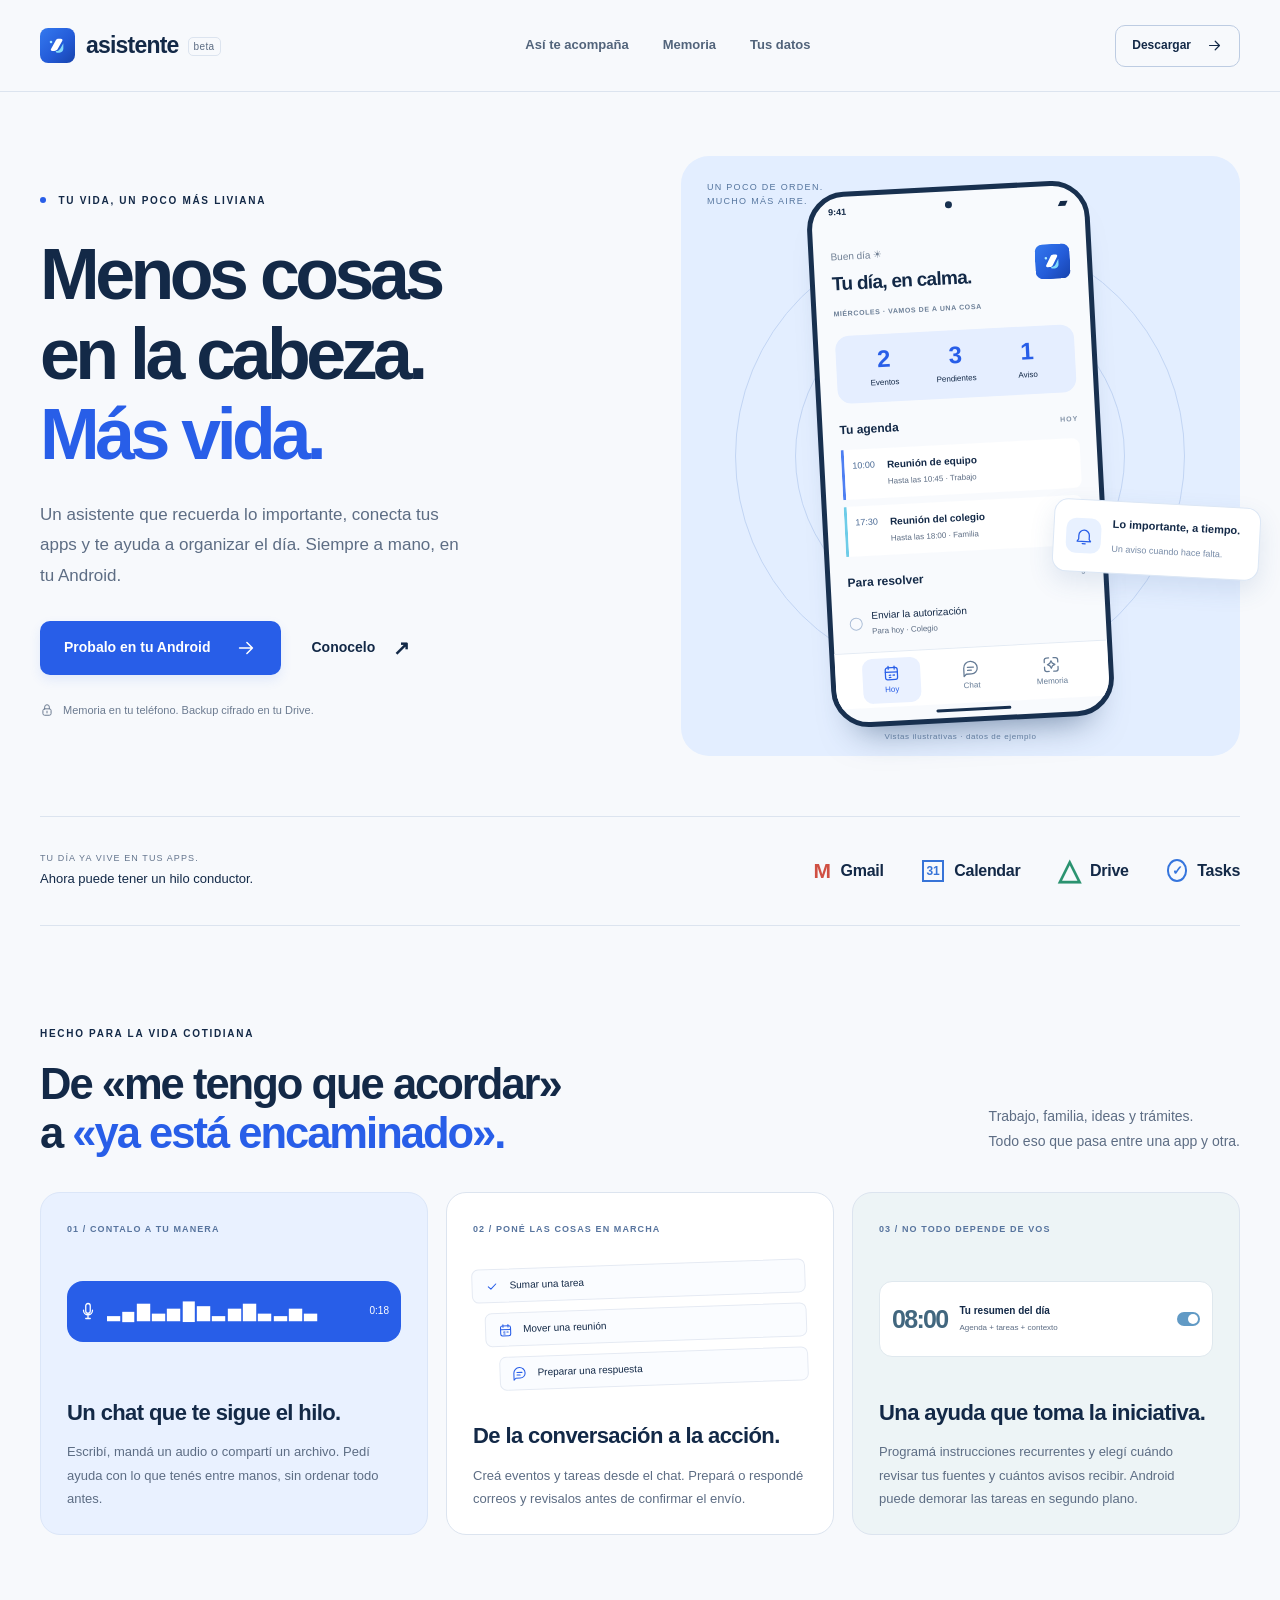
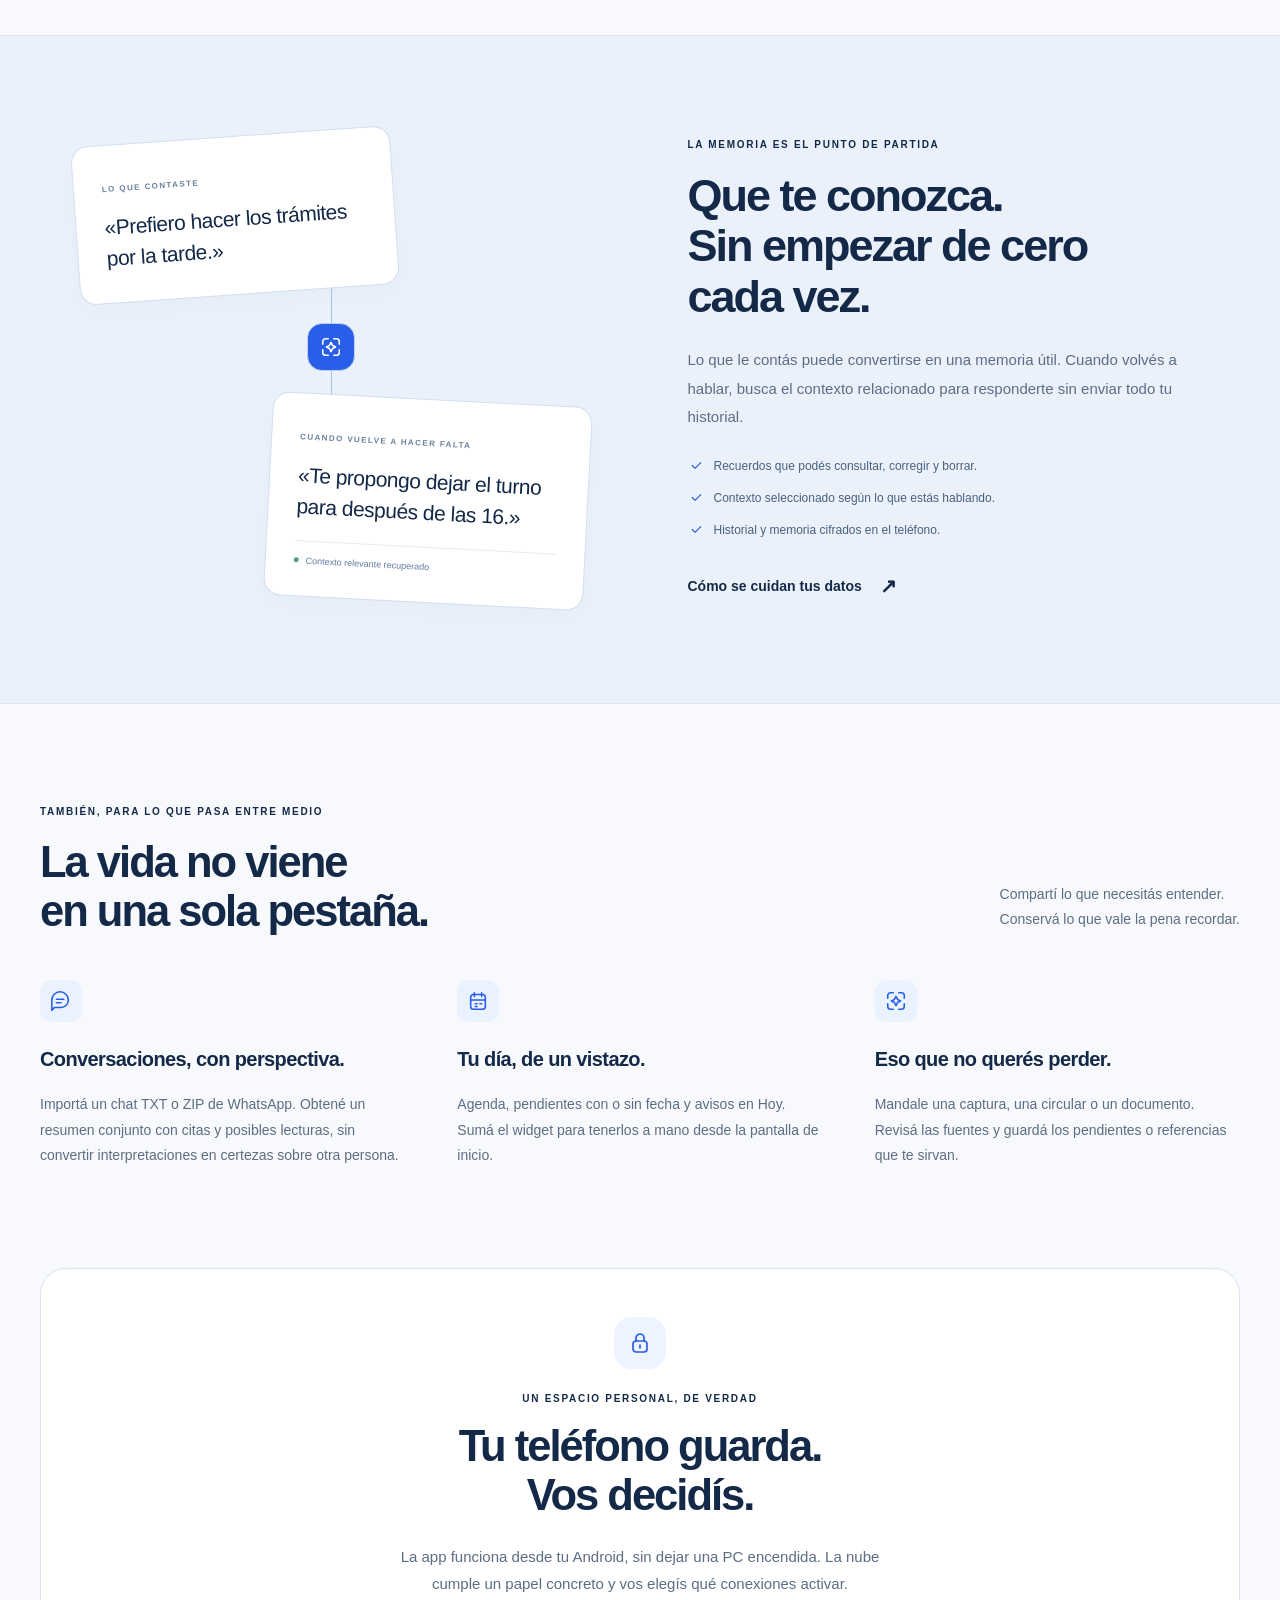
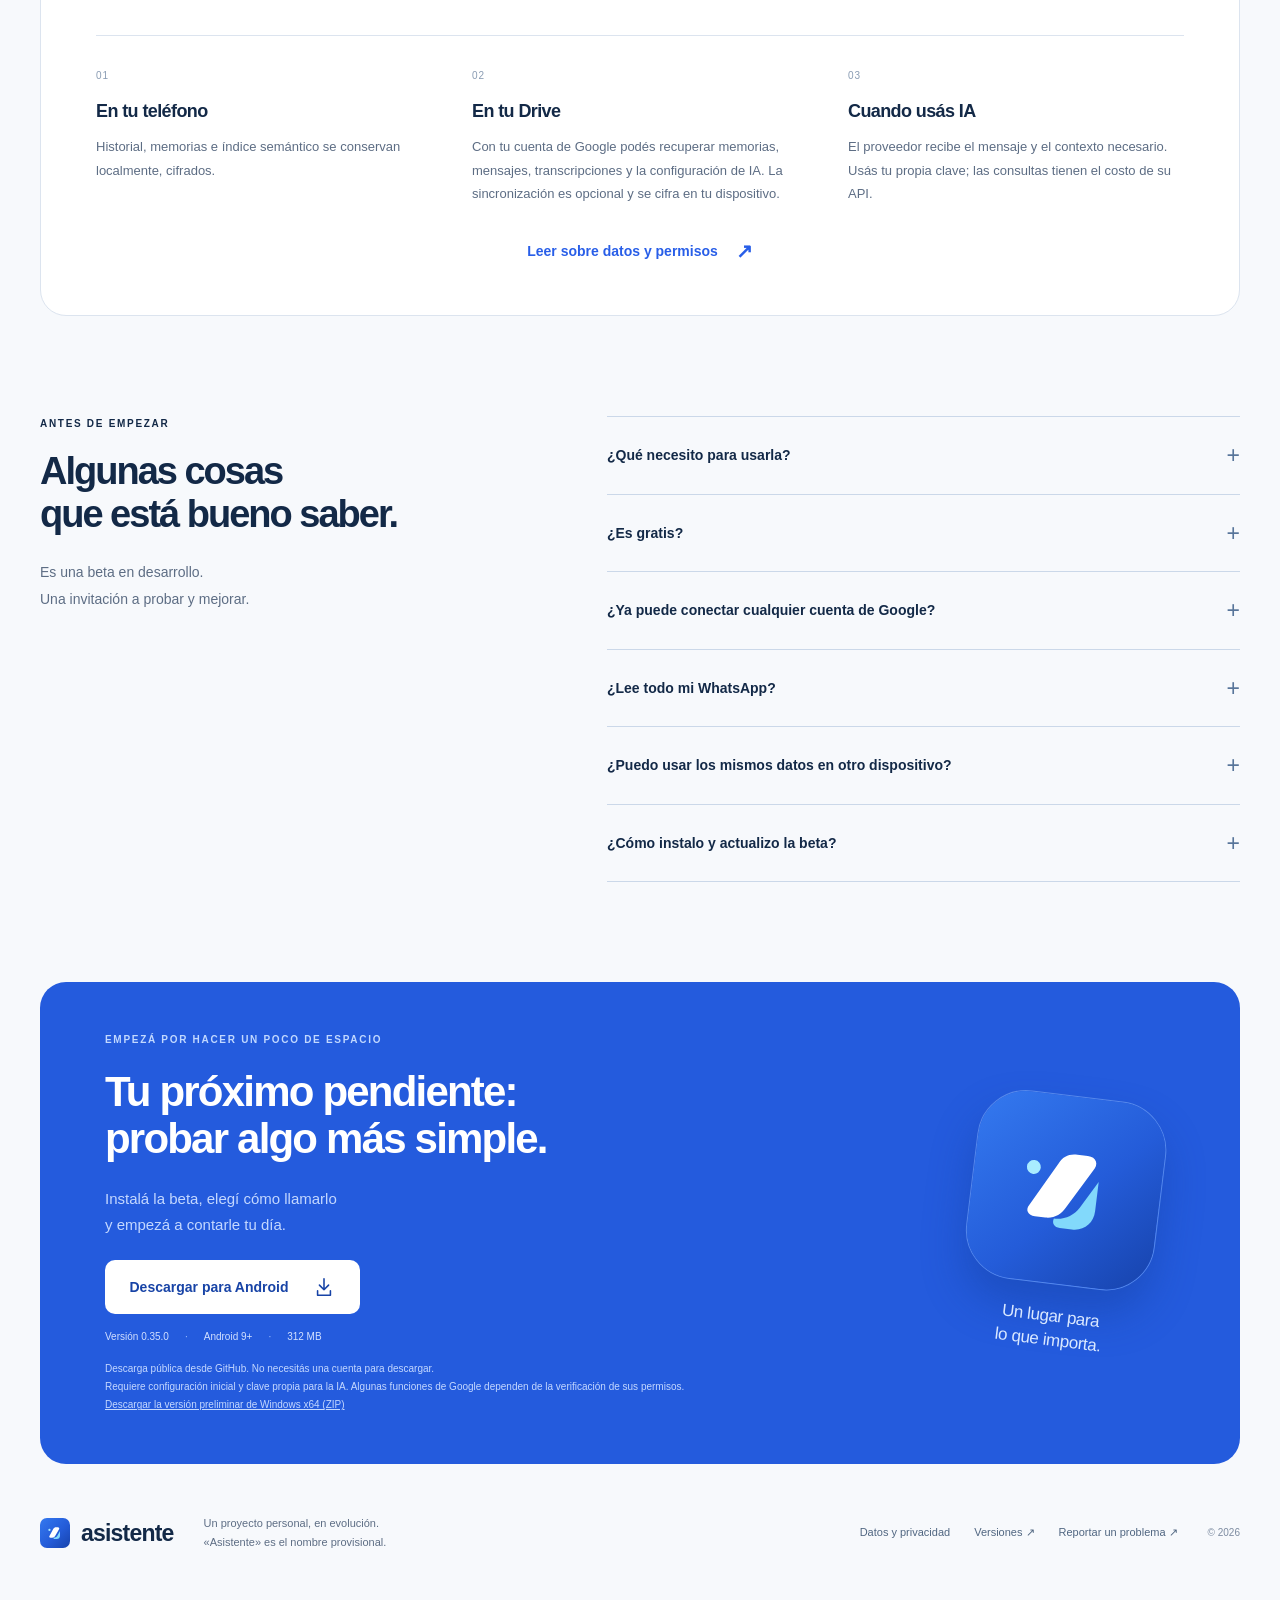
==== docs/index.html @ 73195b9c "Ofrecer la versión con memoria semántica en Windows" ====
<!doctype html>
<html lang="es-AR">
<head>
  <meta name="google-site-verification" content="k1HT0g6GWx4qQo01m_P36cKoW0876YR46j1NoWAEcNE">
  <meta charset="UTF-8"><meta name="viewport" content="width=device-width, initial-scale=1">
  <meta name="theme-color" content="#f7f9fc">
  <title>Asistente — Menos cosas en la cabeza. Más vida.</title>
  <meta name="description" content="Tu asistente personal para Android. Memoria que podés editar, tus apps conectadas y tu día en un solo lugar. Descargá la beta pública.">
  <meta property="og:title" content="Asistente — Tu día, con más espacio">
  <meta property="og:description" content="Un asistente que recuerda lo importante y te ayuda a organizar la vida. Desde tu Android.">
  <link rel="canonical" href="https://marottejm.github.io/asistente-android/"><meta property="og:url" content="https://marottejm.github.io/asistente-android/"><meta property="og:type" content="website"><meta property="og:locale" content="es_AR">
  <link rel="icon" href="assets/symbol.svg" type="image/svg+xml"><link rel="stylesheet" href="styles.css">
  <script src="app.js" defer></script>
</head>
<body>
<a class="skip" href="#contenido">Ir al contenido</a>
<svg class="icon-library" xmlns="http://www.w3.org/2000/svg" aria-hidden="true"><defs>
  <symbol id="arrow" viewBox="0 0 24 24"><path d="M5 12h14m-6-6 6 6-6 6"/></symbol>
  <symbol id="download" viewBox="0 0 24 24"><path d="M12 3v12m-5-5 5 5 5-5M5 16v5h14v-5"/></symbol>
  <symbol id="calendar" viewBox="0 0 24 24"><rect x="4" y="5" width="16" height="16" rx="3"/><path d="M8 3v4m8-4v4M4 11h16m-11 4h2m3 0h2m-7 3h2"/></symbol>
  <symbol id="check" viewBox="0 0 24 24"><path d="m6 12 4 4 8-8"/></symbol>
  <symbol id="lock" viewBox="0 0 24 24"><rect x="5" y="10" width="14" height="11" rx="3"/><path d="M8 10V7a4 4 0 0 1 8 0v3m-4 4v3"/></symbol>
  <symbol id="chat" viewBox="0 0 24 24"><path d="M20 11a8 8 0 0 1-8 8H5l-3 3V11a9 9 0 0 1 18 0Z"/><path d="M7 10h8m-8 4h5"/></symbol>
  <symbol id="memory" viewBox="0 0 24 24"><path d="M9 3H6a3 3 0 0 0-3 3v3m12-6h3a3 3 0 0 1 3 3v3M3 15v3a3 3 0 0 0 3 3h3m12-6v3a3 3 0 0 1-3 3h-3"/><path d="m12 7 1.7 3.3L17 12l-3.3 1.7L12 17l-1.7-3.3L7 12l3.3-1.7Z"/></symbol>
  <symbol id="mic" viewBox="0 0 24 24"><rect x="9" y="2" width="6" height="13" rx="3"/><path d="M6 11a6 6 0 0 0 12 0m-6 6v5m-3 0h6"/></symbol>
  <symbol id="bell" viewBox="0 0 24 24"><path d="M5 16v-5a7 7 0 0 1 14 0v5l2 3H3l2-3m5 6h4"/></symbol>
</defs></svg>
<header class="site-header">
  <a class="brand" href="#inicio" aria-label="Asistente, inicio"><img src="assets/symbol.svg" width="35" height="35" alt=""><span>asistente<span class="brand-beta">beta</span></span></a>
  <nav aria-label="Principal"><a href="#como-funciona">Así te acompaña</a><a href="#memoria">Memoria</a><a href="#privacidad">Tus datos</a></nav>
  <a class="button button-small button-outline" href="#descargar">Descargar <svg><use href="#arrow"/></svg></a>
</header>
<main id="contenido">
<section class="hero section-shell" id="inicio">
  <div class="hero-copy">
    <span class="eyebrow"><span class="status-dot"></span> TU VIDA, UN POCO MÁS LIVIANA</span>
    <h1>Menos cosas<br>en la cabeza.<br><span>Más vida.</span></h1>
    <p class="hero-intro">Un asistente que recuerda lo importante, conecta tus apps y te ayuda a organizar el día. Siempre a mano, en tu Android.</p>
    <div class="hero-actions"><a class="button button-primary" href="#descargar">Probalo en tu Android <svg><use href="#arrow"/></svg></a><a class="text-link" href="#como-funciona">Conocelo <span>↗</span></a></div>
    <div class="hero-note"><svg><use href="#lock"/></svg><span>Memoria en tu teléfono. Backup cifrado en tu Drive.</span></div>
  </div>
  <div class="hero-stage" aria-label="Demostración ilustrativa de la app">
    <div class="stage-orbit orbit-one"></div><div class="stage-orbit orbit-two"></div>
    <div class="stage-label">UN POCO DE ORDEN.<br>MUCHO MÁS AIRE.</div>
    <div class="phone">
      <div class="phone-status"><span>9:41</span><span class="phone-camera"></span><span class="phone-battery">▰</span></div>
      <div class="phone-content">
        <div class="demo-screen" id="demo-hoy" role="tabpanel" aria-labelledby="tab-hoy">
          <div class="demo-heading"><div><span class="demo-greeting">Buen día ☀</span><h2>Tu día, en calma.</h2></div><img src="assets/symbol.svg" alt="" width="35" height="35"></div>
          <div class="demo-date">MIÉRCOLES · VAMOS DE A UNA COSA</div>
          <div class="day-counts"><div><strong>2</strong><span>Eventos</span></div><div><strong>3</strong><span>Pendientes</span></div><div><strong>1</strong><span>Aviso</span></div></div>
          <div class="demo-section-heading">Tu agenda <span>HOY</span></div>
          <div class="event"><span class="event-time">10:00</span><div><strong>Reunión de equipo</strong><span>Hasta las 10:45 · Trabajo</span></div></div>
          <div class="event event-cyan"><span class="event-time">17:30</span><div><strong>Reunión del colegio</strong><span>Hasta las 18:00 · Familia</span></div></div>
          <div class="demo-section-heading">Para resolver <span>3</span></div>
          <div class="demo-task"><span class="task-circle"></span><div>Enviar la autorización<span>Para hoy · Colegio</span></div></div>
          <div class="demo-task"><span class="task-circle"></span><div>Pedir turno con el dentista<span>Sin fecha</span></div></div>
          <div class="demo-task"><span class="task-circle"></span><div>Pasar por la librería<span>Sin fecha</span></div></div>
          <div class="demo-bottom-note">Un lugar para lo que no querés olvidar.</div>
        </div>
        <div class="demo-screen" id="demo-chat" role="tabpanel" aria-labelledby="tab-chat" hidden>
          <div class="demo-heading"><div><span class="demo-greeting">Tu compañía</span><h2>Te leo.</h2></div><img src="assets/symbol.svg" alt="" width="35" height="35"></div>
          <div class="demo-date">UN ESPACIO PARA PENSAR EN VOZ ALTA</div>
          <div class="bubble user">Tengo mil cosas. ¿Por dónde empiezo hoy?</div>
          <div class="bubble assistant">Primero, la autorización del colegio: es para hoy. Después tenés la reunión de las 10.<br><br>El turno con el dentista puede esperar a la tarde, como preferís.</div>
          <div class="context-caption"><svg><use href="#memory"/></svg> Contexto: tu agenda, pendientes y preferencias</div>
          <div class="bubble user">Dale, recordame lo del colegio a las 16.</div>
          <div class="bubble assistant compact">Listo. Te aviso a las 16.</div>
          <div class="demo-input"><span>¿Qué tenés en mente?</span><svg><use href="#mic"/></svg></div>
        </div>
        <div class="demo-screen" id="demo-memoria" role="tabpanel" aria-labelledby="tab-memoria" hidden>
          <div class="demo-heading"><div><span class="demo-greeting">Con vos, con contexto</span><h2>Lo importante queda.</h2></div><img src="assets/symbol.svg" alt="" width="35" height="35"></div>
          <div class="demo-date">MEMORIA QUE PODÉS REVISAR Y EDITAR</div>
          <div class="memory-demo"><span class="memory-type">PREFERENCIAS</span><strong>Preferís los turnos por la tarde.</strong><p>Para tenerlo en cuenta cuando organizás la semana.</p><span class="memory-source">Lo contaste en el chat</span></div>
          <div class="memory-demo"><span class="memory-type">TU CONTEXTO</span><strong>La reunión del colegio es a las 17:30.</strong><p>El dato más reciente reemplaza al anterior.</p><span class="memory-source">Corregido por vos</span></div>
          <div class="memory-control"><svg><use href="#lock"/></svg><p>Vos decidís qué recordar.<br>Y qué dejar atrás.</p></div>
        </div>
      </div>
      <div class="demo-tabs" role="tablist" aria-label="Explorar ejemplo de la app"><button id="tab-hoy" role="tab" aria-selected="true" aria-controls="demo-hoy" tabindex="0"><svg><use href="#calendar"/></svg>Hoy</button><button id="tab-chat" role="tab" aria-selected="false" aria-controls="demo-chat" tabindex="-1"><svg><use href="#chat"/></svg>Chat</button><button id="tab-memoria" role="tab" aria-selected="false" aria-controls="demo-memoria" tabindex="-1"><svg><use href="#memory"/></svg>Memoria</button></div>
      <div class="phone-home"></div>
    </div>
    <div class="float-note"><div class="float-icon"><svg><use href="#bell"/></svg></div><div><strong>Lo importante, a tiempo.</strong><span>Un aviso cuando hace falta.</span></div></div>
    <div class="stage-caption">Vistas ilustrativas · datos de ejemplo</div>
  </div>
</section>
<div class="connector-strip section-shell"><span>TU DÍA YA VIVE EN TUS APPS.<br><strong>Ahora puede tener un hilo conductor.</strong></span><div class="connector-names" aria-label="Conectores disponibles"><span><b class="google-mail">M</b>Gmail</span><span><b class="google-calendar">31</b>Calendar</span><span><b class="google-drive">△</b>Drive</span><span><b class="google-tasks">✓</b>Tasks</span></div></div>
<section class="how section-shell section-space" id="como-funciona">
  <div class="section-heading"><div><span class="eyebrow">HECHO PARA LA VIDA COTIDIANA</span><h2>De «me tengo que acordar»<br>a <em>«ya está encaminado».</em></h2></div><p>Trabajo, familia, ideas y trámites.<br>Todo eso que pasa entre una app y otra.</p></div>
  <div class="feature-grid">
    <article class="feature feature-blue"><span class="feature-index">01 / CONTALO A TU MANERA</span><div class="voice-illustration" aria-hidden="true"><svg><use href="#mic"/></svg><span class="waveform">▂ ▄ ▇ ▃ ▅ █ ▆ ▂ ▅ ▇ ▃ ▂ ▅ ▃</span><span>0:18</span></div><h3>Un chat que te sigue el hilo.</h3><p>Escribí, mandá un audio o compartí un archivo. Pedí ayuda con lo que tenés entre manos, sin ordenar todo antes.</p></article>
    <article class="feature feature-white"><span class="feature-index">02 / PONÉ LAS COSAS EN MARCHA</span><div class="mini-agenda"><span><svg><use href="#check"/></svg> Sumar una tarea</span><span><svg><use href="#calendar"/></svg> Mover una reunión</span><span><svg><use href="#chat"/></svg> Preparar una respuesta</span></div><h3>De la conversación a la acción.</h3><p>Creá eventos y tareas desde el chat. Prepará o respondé correos y revisalos antes de confirmar el envío.</p></article>
    <article class="feature feature-pale"><span class="feature-index">03 / NO TODO DEPENDE DE VOS</span><div class="routine-illustration"><span class="routine-time">08:00</span><div><strong>Tu resumen del día</strong><span>Agenda + tareas + contexto</span></div><span class="routine-on" aria-hidden="true"></span></div><h3>Una ayuda que toma la iniciativa.</h3><p>Programá instrucciones recurrentes y elegí cuándo revisar tus fuentes y cuántos avisos recibir. Android puede demorar las tareas en segundo plano.</p></article>
  </div>
</section>
<section class="memory-section" id="memoria"><div class="section-shell memory-layout">
  <div class="memory-art" aria-hidden="true"><div class="memory-thread"></div><div class="memory-fragment"><span>LO QUE CONTASTE</span><p>«Prefiero hacer los trámites<br>por la tarde.»</p></div><div class="memory-node"><svg><use href="#memory"/></svg></div><div class="memory-fragment memory-result"><span>CUANDO VUELVE A HACER FALTA</span><p>«Te propongo dejar el turno<br>para después de las 16.»</p><div class="memory-used"><span></span> Contexto relevante recuperado</div></div></div>
  <div class="memory-copy"><span class="eyebrow">LA MEMORIA ES EL PUNTO DE PARTIDA</span><h2>Que te conozca.<br>Sin empezar de cero<br>cada vez.</h2><p>Lo que le contás puede convertirse en una memoria útil. Cuando volvés a hablar, busca el contexto relacionado para responderte sin enviar todo tu historial.</p><ul class="check-list"><li><svg><use href="#check"/></svg>Recuerdos que podés consultar, corregir y borrar.</li><li><svg><use href="#check"/></svg>Contexto seleccionado según lo que estás hablando.</li><li><svg><use href="#check"/></svg>Historial y memoria cifrados en el teléfono.</li></ul><a class="text-link" href="privacidad.html">Cómo se cuidan tus datos <span>↗</span></a></div>
</div></section>
<section class="more section-shell section-space"><div class="section-heading"><div><span class="eyebrow">TAMBIÉN, PARA LO QUE PASA ENTRE MEDIO</span><h2>La vida no viene<br>en una sola pestaña.</h2></div><p>Compartí lo que necesitás entender.<br>Conservá lo que vale la pena recordar.</p></div><div class="detail-grid"><article><span class="detail-icon"><svg><use href="#chat"/></svg></span><h3>Conversaciones, con perspectiva.</h3><p>Importá un chat TXT o ZIP de WhatsApp. Obtené un resumen conjunto con citas y posibles lecturas, sin convertir interpretaciones en certezas sobre otra persona.</p></article><article><span class="detail-icon"><svg><use href="#calendar"/></svg></span><h3>Tu día, de un vistazo.</h3><p>Agenda, pendientes con o sin fecha y avisos en Hoy. Sumá el widget para tenerlos a mano desde la pantalla de inicio.</p></article><article><span class="detail-icon"><svg><use href="#memory"/></svg></span><h3>Eso que no querés perder.</h3><p>Mandale una captura, una circular o un documento. Revisá las fuentes y guardá los pendientes o referencias que te sirvan.</p></article></div></section>
<section class="privacy-section section-shell" id="privacidad"><div class="privacy-top"><div class="privacy-symbol"><svg><use href="#lock"/></svg></div><span class="eyebrow">UN ESPACIO PERSONAL, DE VERDAD</span><h2>Tu teléfono guarda.<br>Vos decidís.</h2><p>La app funciona desde tu Android, sin dejar una PC encendida. La nube cumple un papel concreto y vos elegís qué conexiones activar.</p></div><div class="privacy-columns"><article><span>01</span><h3>En tu teléfono</h3><p>Historial, memorias e índice semántico se conservan localmente, cifrados.</p></article><article><span>02</span><h3>En tu Drive</h3><p>Con tu cuenta de Google podés recuperar memorias, mensajes, transcripciones y la configuración de IA. La sincronización es opcional y se cifra en tu dispositivo.</p></article><article><span>03</span><h3>Cuando usás IA</h3><p>El proveedor recibe el mensaje y el contexto necesario. Usás tu propia clave; las consultas tienen el costo de su API.</p></article></div><a href="privacidad.html" class="text-link">Leer sobre datos y permisos <span>↗</span></a></section>
<section class="faq section-shell section-space" id="preguntas"><div><span class="eyebrow">ANTES DE EMPEZAR</span><h2>Algunas cosas<br>que está bueno saber.</h2><p>Es una beta en desarrollo.<br>Una invitación a probar y mejorar.</p></div><div class="faq-items">
  <details><summary>¿Qué necesito para usarla?<span>+</span></summary><div><p>Un teléfono con Android 9 o posterior y una clave propia de OpenAI para las funciones de IA. La app se probó principalmente en un Pixel 9 emulado con Android 17; la compatibilidad y el comportamiento en otros equipos pueden variar.</p></div></details>
  <details><summary>¿Es gratis?<span>+</span></summary><div><p>Podés descargar esta beta sin pagar por el APK. Las consultas de IA se facturan en tu cuenta del proveedor, según el uso. La descarga no incluye créditos de IA ni promete un precio para futuras versiones.</p></div></details>
  <details><summary>¿Ya puede conectar cualquier cuenta de Google?<span>+</span></summary><div><p>La cuenta de Google permite sincronizar tu espacio personal en Drive. Gmail, Calendar y Tasks piden permisos adicionales cuando los conectás. Google puede limitar el acceso a permisos pendientes de verificación. El chat con tu propia clave también funciona sin conectar una cuenta de Google.</p></div></details>
  <details><summary>¿Lee todo mi WhatsApp?<span>+</span></summary><div><p>No accede directamente a tu historial de WhatsApp. Podés importar un chat exportado en TXT/ZIP y, de forma opcional, permitirle analizar las notificaciones que Android le entregue. Los mensajes no recibidos, los borrados y los medios omitidos quedan fuera de ese alcance.</p></div></details>
  <details><summary>¿Puedo usar los mismos datos en otro dispositivo?<span>+</span></summary><div><p>En el Android que ya usás, abrí Ajustes → Cuenta de Google y elegí tu cuenta. Cuando termine la primera sincronización, entrá con esa cuenta en otro equipo compatible. Recuperás memorias, conversaciones, transcripciones y tu clave personal de IA. Los cambios se combinan mientras las aplicaciones están abiertas. Las copias antiguas con frase se pueden migrar desde el teléfono que conserva los datos.</p></div></details>
  <details><summary>¿Cómo instalo y actualizo la beta?<span>+</span></summary><div><p>Descargá el APK de esta página y abrilo en Android. El sistema puede pedirte permitir instalaciones desde tu navegador y confirmar. Si ya la usás, instalá la actualización sobre tu app actual para conservar tus datos. Las próximas versiones se descargan desde Ajustes → Actualizaciones por el canal público, sin token de GitHub.</p></div></details>
</div></section>
<section class="download-section section-shell" id="descargar"><div><span class="eyebrow">EMPEZÁ POR HACER UN POCO DE ESPACIO</span><h2>Tu próximo pendiente:<br>probar algo más simple.</h2><p>Instalá la beta, elegí cómo llamarlo<br>y empezá a contarle tu día.</p><a class="button button-white apk-link" href="https://github.com/marottejm/asistente-android/releases/download/v0.35.0/asistente-0.35.0.apk">Descargar para Android <svg><use href="#download"/></svg></a><div class="release-info"><span data-version>Versión 0.35.0</span><span>Android 9+</span><span data-size>APK</span></div><p class="download-fine">Descarga pública desde GitHub. No necesitás una cuenta para descargar.<br>Requiere configuración inicial y clave propia para la IA. Algunas funciones de Google dependen de la verificación de sus permisos.</p><p class="download-fine"><a href="https://github.com/marottejm/asistente-android/releases/download/v0.37.0-nativos/asistente-windows-x64-0.37.0.zip"><u>Descargar la versión preliminar de Windows x64 (ZIP)</u></a></p></div><div class="download-symbol" aria-hidden="true"><img src="assets/symbol.svg" alt="" width="226" height="226"><span>Un lugar para<br>lo que importa.</span></div></section>
</main>
<footer class="site-footer section-shell"><a class="brand" href="#inicio"><img src="assets/symbol.svg" alt="" width="30" height="30"><span>asistente</span></a><p>Un proyecto personal, en evolución.<br>«Asistente» es el nombre provisional.</p><div><a href="privacidad.html">Datos y privacidad</a><a href="https://github.com/marottejm/asistente-android/releases" target="_blank" rel="noopener">Versiones ↗</a><a href="https://github.com/marottejm/asistente-android/issues" target="_blank" rel="noopener">Reportar un problema ↗</a></div><span class="footer-year">© 2026</span></footer>
</body></html>
---- docs/styles.css ----
:root{--blue:#285ee8;--ink:#132947;--muted:#5d6d84;--line:#dce4ef;--paper:#f7f9fc;--pale:#eaf2ff;--font:-apple-system,BlinkMacSystemFont,"Segoe UI",sans-serif}*{box-sizing:border-box}html{scroll-behavior:smooth;scroll-padding-top:92px}body{margin:0;background:var(--paper);color:var(--ink);font-family:var(--font);font-size:16px;line-height:1.6;-webkit-font-smoothing:antialiased}button,a{-webkit-tap-highlight-color:transparent}a{color:inherit;text-decoration:none}button{font:inherit}svg{width:22px;height:22px;fill:none;stroke:currentColor;stroke-width:1.7;stroke-linecap:round;stroke-linejoin:round;flex-shrink:0}button:focus-visible,a:focus-visible,summary:focus-visible{outline:3px solid #3e80fc;outline-offset:5px}img{max-width:100%;height:auto}.icon-library{display:none}.skip{position:fixed;top:-90px;left:16px;padding:12px 24px;background:var(--ink);color:white;z-index:100}.skip:focus{top:16px}.section-shell{width:min(1200px,calc(100% - 80px));margin-inline:auto}.site-header{height:92px;max-width:1440px;margin:auto;padding:0 40px;display:flex;align-items:center;justify-content:space-between;gap:24px;border-bottom:1px solid var(--line)}.brand{display:inline-flex;gap:11px;align-items:center;font-size:23px;font-weight:650;letter-spacing:-.8px}.brand-beta{margin-left:9px;vertical-align:middle;font-weight:500;font-size:10px;letter-spacing:.4px;border:1px solid var(--line);border-radius:5px;padding:3px 5px;color:var(--muted)}.site-header nav{display:flex;gap:34px;font-size:13px;font-weight:550;color:#52647b}.site-header nav a:hover{color:var(--blue)}.button{display:inline-flex;align-items:center;justify-content:center;gap:25px;min-height:54px;padding:14px 23px;border-radius:10px;font-size:14px;font-weight:600;border:1px solid transparent;transition:background .18s,transform .18s,box-shadow .18s}.button:hover{transform:translateY(-2px)}.button-small{min-height:42px;padding:9px 16px;font-size:12px;gap:15px}.button-small svg{width:17px;height:17px}.button-outline{border-color:#bdcce2;background:transparent}.button-outline:hover{background:#edf3fc}.button-primary{background:var(--blue);color:#fff;box-shadow:0 5px 12px #285ee81a}.button-primary:hover{background:#174fd5;box-shadow:0 7px 20px #285ee82b}.button-white{color:#1743a6;background:white}.button-white:hover{background:#eff6ff}.text-link{display:inline-flex;align-items:center;gap:18px;font-size:14px;font-weight:600}.text-link:hover{color:var(--blue)}.text-link span{font-size:20px}.eyebrow{font-size:10px;font-weight:650;letter-spacing:1.7px;display:block;line-height:1.6}.status-dot{display:inline-block;width:6px;height:6px;background:var(--blue);border-radius:50%;margin:0 8px 1px 0}h1,h2,h3,p{margin-top:0}h1,h2,h3{line-height:1.12}h1{font-size:clamp(54px,5.6vw,80px);letter-spacing:-4.5px;font-weight:620;margin:25px 0 25px}h1>span{color:var(--blue)}h2{font-size:clamp(34px,3.4vw,46px);letter-spacing:-2px;font-weight:600;margin:18px 0 24px}h3{font-size:22px;letter-spacing:-.6px;font-weight:600}p{color:var(--muted)}.hero{display:grid;grid-template-columns:1.03fr 1fr;gap:65px;align-items:center;padding-top:64px;padding-bottom:60px}.hero-intro{font-size:17px;line-height:1.8;max-width:425px;margin-bottom:29px}.hero-actions{display:flex;align-items:center;gap:30px}.hero-note{margin-top:27px;display:flex;align-items:center;gap:9px;font-size:11px;color:#6c7b90}.hero-note svg{width:14px;height:14px}.hero-stage{height:600px;background:#e3eeff;border-radius:28px;position:relative;display:flex;align-items:center;justify-content:center;isolation:isolate}.stage-orbit{border:1px solid #c2d5f4;border-radius:50%;position:absolute;z-index:-1}.orbit-one{width:450px;height:450px}.orbit-two{width:330px;height:330px}.stage-label{position:absolute;left:26px;top:25px;font-size:9px;line-height:1.55;letter-spacing:1.3px;color:#55759e}.phone{margin-top:-5px;width:283px;height:536px;background:#f8fafd;border:5px solid #18304f;border-radius:38px;box-shadow:0 28px 35px -25px #28466d99;position:relative;transform:rotate(-3deg);display:flex;flex-direction:column;overflow:hidden}.phone-status{height:37px;padding:8px 17px 0;display:flex;justify-content:space-between;font-size:9px;font-weight:700}.phone-camera{position:absolute;top:10px;width:7px;height:7px;background:#18304f;left:calc(50% - 3px);border-radius:50%}.phone-battery{font-size:12px}.phone-content{flex:1;min-height:0;padding:8px 17px;overflow-y:auto;overscroll-behavior:contain;scrollbar-width:thin}.demo-heading{display:flex;align-items:center;justify-content:space-between;gap:6px}.demo-greeting{font-size:10px;color:#718095}.demo-heading h2{font-size:19px;letter-spacing:-.7px;margin:5px 0 10px}.demo-date{font-size:7px;letter-spacing:.6px;font-weight:650;color:#6c7f97;margin:4px 0 17px}.day-counts{display:flex;background:#e5eeff;border-radius:14px;padding:12px;margin-bottom:17px;text-align:center}.day-counts div{flex:1}.day-counts strong{font-size:24px;line-height:1.1;color:var(--blue);display:block;font-weight:600}.day-counts span{font-size:8px;display:block;margin-top:5px}.demo-section-heading{font-size:12px;font-weight:650;display:flex;justify-content:space-between;align-items:center;margin:17px 0 10px}.demo-section-heading>span{font-size:7px;letter-spacing:1px;color:#8191a6}.event{display:flex;gap:12px;border-left:3px solid #4e7ff2;background:white;border-radius:0 8px 8px 0;padding:9px 8px;margin:7px 0;font-size:9px}.event-time{color:#4e6d97}.event strong{font-size:10px;display:block;font-weight:600}.event div>span{font-size:8px;color:var(--muted);display:block;margin-top:3px}.event-cyan{border-color:#6ecce8}.demo-task{display:flex;align-items:center;gap:9px;font-size:10px;padding:6px 0}.task-circle{width:13px;height:13px;border:1px solid #acbed7;border-radius:50%;flex-shrink:0}.demo-task div>span{font-size:8px;color:var(--muted);display:block;margin-top:2px}.demo-bottom-note{font-size:8px;color:#8794a7;margin-top:12px}.demo-tabs{display:flex;justify-content:space-evenly;padding:6px 5px 4px;border-top:1px solid #e4ebf4;background:white}.demo-tabs button{border:0;background:transparent;display:flex;flex-direction:column;align-items:center;gap:2px;color:#667c96;padding:6px 14px;font-size:8px;border-radius:10px;min-width:58px;cursor:pointer}.demo-tabs button[aria-selected=true]{color:var(--blue);background:#eaf1ff}.demo-tabs button svg{width:18px;height:18px}.phone-home{width:75px;height:3px;min-height:3px;border-radius:5px;background:#18304f;align-self:center;margin:5px 0 6px}.float-note{position:absolute;right:-20px;bottom:90px;display:flex;gap:11px;align-items:center;background:#fff;padding:14px 19px 14px 12px;border:1px solid #dce7f5;border-radius:14px;box-shadow:0 10px 25px #345d9920;transform:rotate(3deg)}.float-icon{background:#e8f1ff;border-radius:10px;width:35px;height:35px;display:grid;place-items:center;color:var(--blue)}.float-icon svg{width:18px;height:18px}.float-note strong{display:block;font-size:11px;font-weight:600}.float-note span{font-size:9px;color:#778ba7}.stage-caption{position:absolute;bottom:12px;left:0;right:0;text-align:center;font-size:8px;letter-spacing:.6px;color:#607b9d}.bubble{font-size:10px;line-height:1.65;padding:12px;border-radius:13px;margin:12px 0;max-width:96%}.bubble.user{background:var(--blue);color:white;margin-left:auto;border-bottom-right-radius:3px;max-width:88%}.bubble.assistant{background:white;border:1px solid #e2eaf6;border-bottom-left-radius:3px}.bubble.compact{max-width:75%;margin-bottom:15px}.context-caption{font-size:7px;display:flex;gap:5px;line-height:1.5;color:#5d7596}.context-caption svg{width:12px;height:12px}.demo-input{display:flex;align-items:center;justify-content:space-between;padding:11px 10px;border:1px solid #c5d3e8;border-radius:14px;font-size:9px;color:#7c8ca4;margin-top:18px}.demo-input svg{width:16px;height:16px;color:var(--blue)}.memory-demo{background:white;border:1px solid #e0e8f4;border-radius:13px;padding:15px 12px;margin:13px 0}.memory-type{display:block;font-size:7px;letter-spacing:1px;color:var(--blue);font-weight:600;margin-bottom:7px}.memory-demo strong{display:block;font-size:12px;line-height:1.5;font-weight:600}.memory-demo p{font-size:9px;margin:8px 0}.memory-source{font-size:7px;background:#f0f4fa;border-radius:4px;padding:4px 6px;color:#6c819e}.memory-control{display:flex;align-items:center;gap:12px;margin-top:22px;color:var(--blue)}.memory-control p{font-size:10px;margin:0}.connector-strip{display:flex;gap:30px;justify-content:space-between;align-items:center;padding:33px 0;border-top:1px solid var(--line);border-bottom:1px solid var(--line)}.connector-strip>span{font-size:9px;letter-spacing:1.1px;line-height:1.9;color:#64758d}.connector-strip strong{font-weight:400;letter-spacing:0;font-size:13px;color:var(--ink)}.connector-names{display:flex;gap:38px;align-items:center;font-weight:550;font-size:16px;letter-spacing:-.3px}.connector-names>span{display:flex;align-items:center;gap:10px}.connector-names b{font-size:21px;line-height:1}.google-mail{color:#d05043}.google-calendar{color:#3774d8;border:2px solid #3774d8;font-size:12px!important;padding:3px}.google-drive{color:#2b9370;font-size:29px!important}.google-tasks{color:#3575dd;border:2px solid #3575dd;border-radius:50%;font-size:13px!important;padding:3px}.section-space{padding-top:100px;padding-bottom:100px}.section-heading{display:flex;justify-content:space-between;align-items:flex-end;gap:35px;margin-bottom:35px}.section-heading h2{margin-bottom:0}.section-heading em{font-style:normal;color:var(--blue)}.section-heading>p{font-size:14px;line-height:1.8;margin-bottom:3px}.feature-grid{display:grid;grid-template-columns:repeat(3,1fr);gap:18px}.feature{padding:29px 26px 24px;border:1px solid var(--line);border-radius:20px;display:flex;flex-direction:column;min-width:0}.feature-index{font-size:9px;letter-spacing:1.1px;font-weight:650;color:#57749e}.feature-blue{background:#e9f1ff;border-color:#dbe6f8}.feature-white{background:white}.feature-pale{background:#edf4f6}.feature h3{margin-top:auto;margin-bottom:14px;line-height:1.25;font-size:22px}.feature p{font-size:13px;line-height:1.8;margin:0}.voice-illustration{display:flex;align-items:center;gap:10px;background:var(--blue);color:white;padding:17px 12px;border-radius:16px;margin:44px 0 42px}.voice-illustration>svg{width:18px;height:18px}.waveform{font-size:17px;white-space:nowrap;letter-spacing:-1.2px;flex:1}.voice-illustration>span:last-child{font-size:10px}.mini-agenda{display:grid;gap:10px;margin:27px 0 24px;transform:rotate(-2deg)}.mini-agenda>span{display:flex;align-items:center;gap:10px;padding:8px 12px;border:1px solid #e5eaf3;border-radius:7px;font-size:10px;background:#fafcff}.mini-agenda>span:nth-child(2){margin-left:12px}.mini-agenda>span:nth-child(3){margin-left:25px}.mini-agenda svg{width:15px;height:15px;color:var(--blue)}.routine-illustration{display:flex;align-items:center;gap:12px;background:white;border:1px solid #dfe8ee;padding:17px 12px;border-radius:13px;margin:44px 0 42px}.routine-time{font-size:25px;letter-spacing:-1.7px;font-weight:600;color:#42677f}.routine-illustration strong{display:block;font-size:10px;font-weight:600;white-space:nowrap}.routine-illustration div>span{display:block;font-size:8px;color:var(--muted);margin-top:3px}.routine-on{width:23px;min-width:23px;height:14px;background:#619ac5;border-radius:10px;margin-left:auto;position:relative}.routine-on:after{content:"";position:absolute;right:2px;top:2px;width:10px;height:10px;background:white;border-radius:50%}.memory-section{background:#eaf1fa;border-block:1px solid #e0e8f3}.memory-layout{display:grid;grid-template-columns:1fr 1fr;gap:95px;align-items:center;padding:85px 30px}.memory-copy h2{font-size:45px;line-height:1.12}.memory-copy>p{font-size:15px;line-height:1.9}.check-list{padding:0;list-style:none;display:grid;gap:13px;margin:25px 0 30px;font-size:12px;color:#49617f}.check-list li{display:flex;gap:9px;align-items:flex-start}.check-list svg{width:17px;height:17px;color:var(--blue)}.memory-art{position:relative;padding:15px 5px}.memory-thread{position:absolute;left:50%;top:15%;bottom:15%;width:1px;background:#a8c0e3}.memory-fragment{position:relative;background:#fff;border:1px solid #d2dff1;border-radius:17px;padding:28px;max-width:320px;transform:rotate(-4deg);box-shadow:0 10px 20px #24477206}.memory-fragment>span{font-size:8px;letter-spacing:1.4px;color:#6b809d;font-weight:650}.memory-fragment p{font-size:21px;line-height:1.5;color:var(--ink);margin:12px 0 0;letter-spacing:-.5px}.memory-node{position:relative;width:48px;height:48px;border:1px solid #bdd0ed;background:var(--blue);color:white;border-radius:15px;display:grid;place-items:center;margin:28px auto}.memory-result{margin-left:auto;transform:rotate(3deg)}.memory-used{display:flex;gap:7px;align-items:center;margin-top:18px;padding-top:12px;border-top:1px solid #e4ebf5;font-size:9px;color:#607a9d}.memory-used span{width:5px;height:5px;border-radius:50%;background:#589d83}.detail-grid{display:grid;grid-template-columns:repeat(3,1fr);gap:52px;margin-top:45px}.detail-icon{display:grid;place-items:center;background:#eaf1ff;color:var(--blue);width:42px;height:42px;border-radius:12px;margin-bottom:24px}.detail-grid h3{font-size:20px;line-height:1.3}.detail-grid p{font-size:14px;line-height:1.8;margin:0}.privacy-section{background:#fff;border:1px solid var(--line);border-radius:26px;padding:48px 55px}.privacy-top{text-align:center;max-width:520px;margin:auto}.privacy-symbol{width:52px;height:52px;border-radius:17px;background:#edf3ff;display:grid;place-items:center;margin:0 auto 22px;color:var(--blue)}.privacy-symbol svg{width:24px;height:24px}.privacy-top h2{margin-top:15px}.privacy-top p{font-size:15px;line-height:1.8}.privacy-columns{display:grid;grid-template-columns:repeat(3,1fr);gap:40px;border-top:1px solid var(--line);margin-top:38px;padding-top:25px}.privacy-columns article>span{font-size:10px;letter-spacing:1px;color:#8a9cb3}.privacy-columns h3{font-size:18px;margin:14px 0}.privacy-columns p{font-size:13px;line-height:1.8;margin-bottom:0}.privacy-section>.text-link{display:flex;justify-content:center;margin-top:30px;color:var(--blue)}.faq{display:grid;grid-template-columns:1fr 1.3fr;gap:80px}.faq h2{font-size:38px}.faq>div>p{font-size:14px;line-height:1.9}.faq-items{border-top:1px solid #cbd8e9}.faq details{border-bottom:1px solid #cbd8e9}.faq summary{cursor:pointer;list-style:none;font-weight:550;font-size:14px;line-height:1.5;padding:21px 0;display:flex;align-items:center;justify-content:space-between;gap:18px}.faq summary::-webkit-details-marker{display:none}.faq summary>span{font-size:23px;font-weight:300;color:#58759a;transition:transform .2s}.faq details[open] summary>span{transform:rotate(45deg)}.faq details>div{padding:0 26px 17px 0}.faq details p{font-size:13px;line-height:1.8;margin:0}.download-section{background:#245bdd;color:#fff;border-radius:26px;padding:50px 65px;display:flex;align-items:center;justify-content:space-between;gap:45px;position:relative;overflow:hidden}.download-section .eyebrow{color:#c1d8ff}.download-section h2{font-size:42px;letter-spacing:-1.8px;margin-top:20px}.download-section p{color:#c4d8ff;font-size:15px;line-height:1.7;margin-bottom:23px}.download-section .button{min-width:255px}.release-info{display:flex;gap:16px;margin:15px 0;font-size:10px;color:#d2e0ff}.release-info>span+span:before{content:"·";margin-right:16px;color:#9dc1ff}.download-section .download-fine{font-size:10px;line-height:1.8;color:#c4d8ff;margin:0}.download-symbol{text-align:center;transform:rotate(7deg);padding:12px 18px}.download-symbol img{display:block;box-shadow:0 24px 40px #143d9e6b;border:1px solid #9fcaff66;border-radius:26%;margin:0 auto 20px;width:190px}.download-symbol>span{font-size:17px;color:#d9e8ff;display:block;line-height:1.4;letter-spacing:-.4px}.site-footer{display:flex;align-items:center;gap:30px;padding:50px 0}.site-footer p{font-size:11px;line-height:1.7;margin:0}.site-footer>div{margin-left:auto;display:flex;gap:24px;font-size:11px;color:#506681}.site-footer>div>a:hover{color:var(--blue)}.footer-year{font-size:10px;color:#7c8ba0}.privacy-page{max-width:760px;padding-block:65px 90px}.privacy-page h1{font-size:53px;letter-spacing:-2.5px}.privacy-page h2{font-size:26px;letter-spacing:-.7px;margin-top:45px}.privacy-page p,.privacy-page li{font-size:15px;line-height:1.9;color:var(--muted)}.privacy-page a:not(.button){color:var(--blue);text-decoration:underline;text-underline-offset:3px}.privacy-page .date-line{font-size:12px;letter-spacing:.4px}.privacy-page ul{padding-left:23px} [hidden]{display:none!important}
@media(min-width:1600px){.hero{padding-top:80px;padding-bottom:80px}}@media(max-width:1100px){.section-shell{width:calc(100% - 56px)}.site-header{padding:0 28px}.hero{gap:35px}.hero-stage{height:570px}.float-note{right:-8px;padding:12px 14px}.stage-label{font-size:8px;left:18px;top:17px}.orbit-one{width:360px;height:360px}h1{font-size:64px;letter-spacing:-3.7px}.hero-intro{font-size:15px}.hero-actions{gap:20px}.hero-note{font-size:10px}.connector-names{gap:22px;font-size:14px}.feature{padding:24px 18px}.feature h3{font-size:19px}.voice-illustration{gap:6px}.waveform{font-size:13px}.routine-illustration{gap:7px}.routine-time{font-size:21px}.routine-illustration strong{font-size:9px}.routine-illustration div>span{font-size:7px}.memory-layout{gap:60px;padding-inline:15px}.memory-copy h2{font-size:39px}.memory-fragment{padding:22px}.memory-fragment p{font-size:19px}.detail-grid{gap:32px}.faq{gap:45px}.site-footer{gap:20px}.site-footer>div{gap:15px}}
@media(max-width:800px){.site-header nav{gap:20px}.site-header nav a:first-child{display:none}.hero{grid-template-columns:1fr 1fr;gap:22px;padding-top:40px;padding-bottom:40px}h1{font-size:51px;letter-spacing:-3px}.hero-intro{font-size:14px;line-height:1.8}.hero-stage{height:530px}.phone{width:255px;height:505px}.phone-content{padding:5px 13px}.demo-heading h2{font-size:17px}.day-counts{margin-bottom:12px;padding:9px}.demo-date{margin-bottom:12px;font-size:6px}.demo-section-heading{margin-top:12px}.float-note{right:-12px;bottom:60px;padding:9px;gap:7px}.float-note strong{font-size:9px}.float-note span{font-size:8px}.float-icon{width:28px;height:28px}.orbit-one{width:290px;height:290px}.orbit-two{width:250px;height:250px}.stage-label{display:none}.stage-caption{font-size:6px;bottom:3px}.hero-actions{gap:16px;flex-wrap:wrap}.hero-actions .button{font-size:12px;gap:12px;padding:13px 16px;min-height:48px}.hero-note{max-width:240px;line-height:1.8;align-items:flex-start;margin-top:22px}.hero-note svg{margin-top:2px}.connector-strip{align-items:flex-start;gap:24px;flex-direction:column}.connector-names{justify-content:space-between;width:100%}.section-heading{align-items:flex-start;flex-direction:column;gap:20px}.section-heading h2{font-size:37px}.section-space{padding-block:70px}.feature-grid{grid-template-columns:1fr}.feature{padding:24px;min-height:0;display:grid;grid-template-columns:1fr 1fr;gap:0 40px}.feature-index{grid-column:1/-1}.feature h3{grid-column:1;font-size:23px;margin-top:25px}.feature p{grid-column:1}.voice-illustration,.mini-agenda,.routine-illustration{grid-column:2;grid-row:2/4;align-self:center;margin:0}.waveform{font-size:17px}.routine-illustration strong{font-size:10px}.routine-time{font-size:25px}.memory-layout{gap:35px;padding-block:65px}.memory-copy h2{font-size:34px}.memory-copy>p{font-size:13px}.check-list{font-size:11px}.memory-fragment{padding:20px 15px}.memory-fragment p{font-size:16px}.memory-fragment>span{font-size:7px}.memory-used{font-size:7px}.detail-grid{gap:24px}.detail-grid h3{font-size:18px}.detail-grid p{font-size:12px}.privacy-section{padding:35px}.privacy-columns{gap:25px}.faq{grid-template-columns:1fr;gap:25px}.faq h2{margin-bottom:15px}.download-section{padding:40px}.download-section h2{font-size:35px}.download-symbol img{width:130px}.download-symbol>span{font-size:14px}.site-footer{flex-wrap:wrap}.site-footer>div{margin-left:0}.footer-year{margin-left:auto}}
@media(max-width:600px){.section-shell{width:calc(100% - 40px)}.site-header{height:76px;padding:0 20px;gap:16px}.site-header nav{display:none}.brand{font-size:21px}.brand-beta{font-size:9px}.site-header .button{gap:10px;padding:9px 12px}.hero{grid-template-columns:1fr;padding-top:42px;gap:36px;padding-bottom:32px}.hero-copy{padding-inline:3px}h1{font-size:64px;letter-spacing:-4px;margin-top:22px;margin-bottom:23px}.hero .eyebrow{font-size:8px;letter-spacing:1.3px}.hero-intro{font-size:15px;max-width:380px;line-height:1.85}.hero-actions{gap:26px}.hero-actions .button{font-size:13px;min-height:52px;padding:14px 19px;gap:22px}.hero-note{max-width:none;font-size:10px;margin-top:22px}.hero-stage{height:550px;border-radius:23px}.phone{width:272px;height:518px;transform:rotate(-3deg)}.phone-content{padding:6px 15px}.demo-heading h2{font-size:18px}.demo-date{font-size:6.5px}.day-counts{padding:12px}.demo-section-heading{margin-top:15px}.float-note{right:-5px;bottom:65px;padding:12px;gap:10px}.float-note strong{font-size:10px}.float-note span{font-size:9px}.float-icon{width:32px;height:32px}.stage-caption{font-size:7px;bottom:6px}.stage-label{display:block;left:16px;top:17px;font-size:7px}.orbit-one{width:310px;height:310px}.connector-strip{padding-block:24px;gap:20px}.connector-strip>span{font-size:8px}.connector-strip strong{font-size:12px}.connector-names{gap:12px;flex-wrap:wrap;font-size:13px}.connector-names>span{gap:7px}.connector-names b{font-size:19px}.google-calendar{font-size:9px!important}.google-drive{font-size:27px!important}.google-tasks{font-size:11px!important}.section-space{padding-block:60px}.eyebrow{font-size:8px;letter-spacing:1.3px}.section-heading h2{font-size:33px;letter-spacing:-1.7px}.section-heading>p{font-size:13px}.feature{display:flex;padding:24px;gap:0}.feature-index{font-size:8px}.voice-illustration,.mini-agenda,.routine-illustration{align-self:stretch;margin:28px 0;max-width:none}.waveform{font-size:23px;letter-spacing:-1px}.voice-illustration{padding:15px 20px;gap:18px}.voice-illustration>span:last-child{font-size:12px}.feature h3{font-size:23px;margin-top:0}.feature p{font-size:13px}.mini-agenda{margin:22px 0 26px;gap:7px}.mini-agenda>span{font-size:11px;padding:8px 13px}.routine-illustration{padding:22px 18px;gap:17px}.routine-illustration strong{font-size:12px}.routine-illustration div>span{font-size:9px}.routine-time{font-size:29px}.memory-layout{display:flex;flex-direction:column-reverse;padding:60px 3px;gap:45px}.memory-copy h2{font-size:40px;letter-spacing:-1.8px}.memory-copy>p{font-size:14px}.check-list{font-size:12px;gap:15px}.memory-art{width:100%;padding:0 12px}.memory-fragment{padding:23px;max-width:290px}.memory-fragment p{font-size:20px}.memory-fragment>span{font-size:8px}.memory-used{font-size:9px}.memory-node{margin-block:23px}.detail-grid{grid-template-columns:1fr;gap:30px;margin-top:30px}.detail-grid article{border-bottom:1px solid var(--line);padding-bottom:30px}.detail-grid article:last-child{border-bottom:0;padding-bottom:0}.detail-icon{margin-bottom:18px}.detail-grid h3{font-size:23px;margin-bottom:12px}.detail-grid p{font-size:14px}.privacy-section{padding:32px 23px;border-radius:20px}.privacy-top h2{font-size:36px}.privacy-top p{font-size:13px}.privacy-columns{grid-template-columns:1fr;gap:24px;margin-top:27px;padding-top:23px}.privacy-columns article{padding-left:28px;position:relative}.privacy-columns article>span{position:absolute;left:0;top:1px}.privacy-columns h3{font-size:18px;margin:0 0 10px}.privacy-columns p{font-size:13px}.privacy-section>.text-link{font-size:12px;gap:12px;margin-top:26px}.faq{gap:20px}.faq h2{font-size:34px}.faq summary{font-size:13px;padding-block:21px}.faq details p{font-size:13px}.download-section{padding:35px 25px;border-radius:22px}.download-section h2{font-size:34px;letter-spacing:-1.8px}.download-section>div:first-child{width:100%}.download-section p{font-size:14px}.download-symbol{display:none}.download-section .button{width:100%;font-size:14px}.download-section .eyebrow{font-size:7px;letter-spacing:1px}.download-section .download-fine{font-size:9px}.release-info{justify-content:center;font-size:9px;gap:12px}.release-info>span+span:before{margin-right:12px}.site-footer{padding-block:35px;gap:20px 25px}.site-footer>.brand{font-size:21px}.site-footer p{font-size:10px}.site-footer>div{display:grid;gap:10px;font-size:12px}.footer-year{align-self:flex-end}.privacy-page{padding-top:40px}.privacy-page h1{font-size:42px}.privacy-page p,.privacy-page li{font-size:14px}}
@media(max-width:370px){.section-shell{width:calc(100% - 32px)}.site-header{padding-inline:16px}.brand-beta{display:none}h1{font-size:57px}.hero-actions{gap:20px}.hero-stage{height:535px}.phone{width:255px;height:508px}.float-note{right:-2px;bottom:60px}.connector-names{gap:12px 20px;justify-content:flex-start}.connector-names>span{font-size:12px}.waveform{font-size:19px}.memory-fragment p{font-size:18px}.download-section{padding-inline:20px}.download-section h2{font-size:30px}.section-heading h2{font-size:29px}.site-footer{gap:18px}}
@media(prefers-reduced-motion:reduce){html{scroll-behavior:auto}*,*:before,*:after{transition:none!important;animation:none!important}.button:hover{transform:none}}

.float-note{pointer-events:none}@media(max-width:1100px){.float-note{display:none}}
.waveform{min-width:0;overflow:hidden}.float-note{bottom:180px}
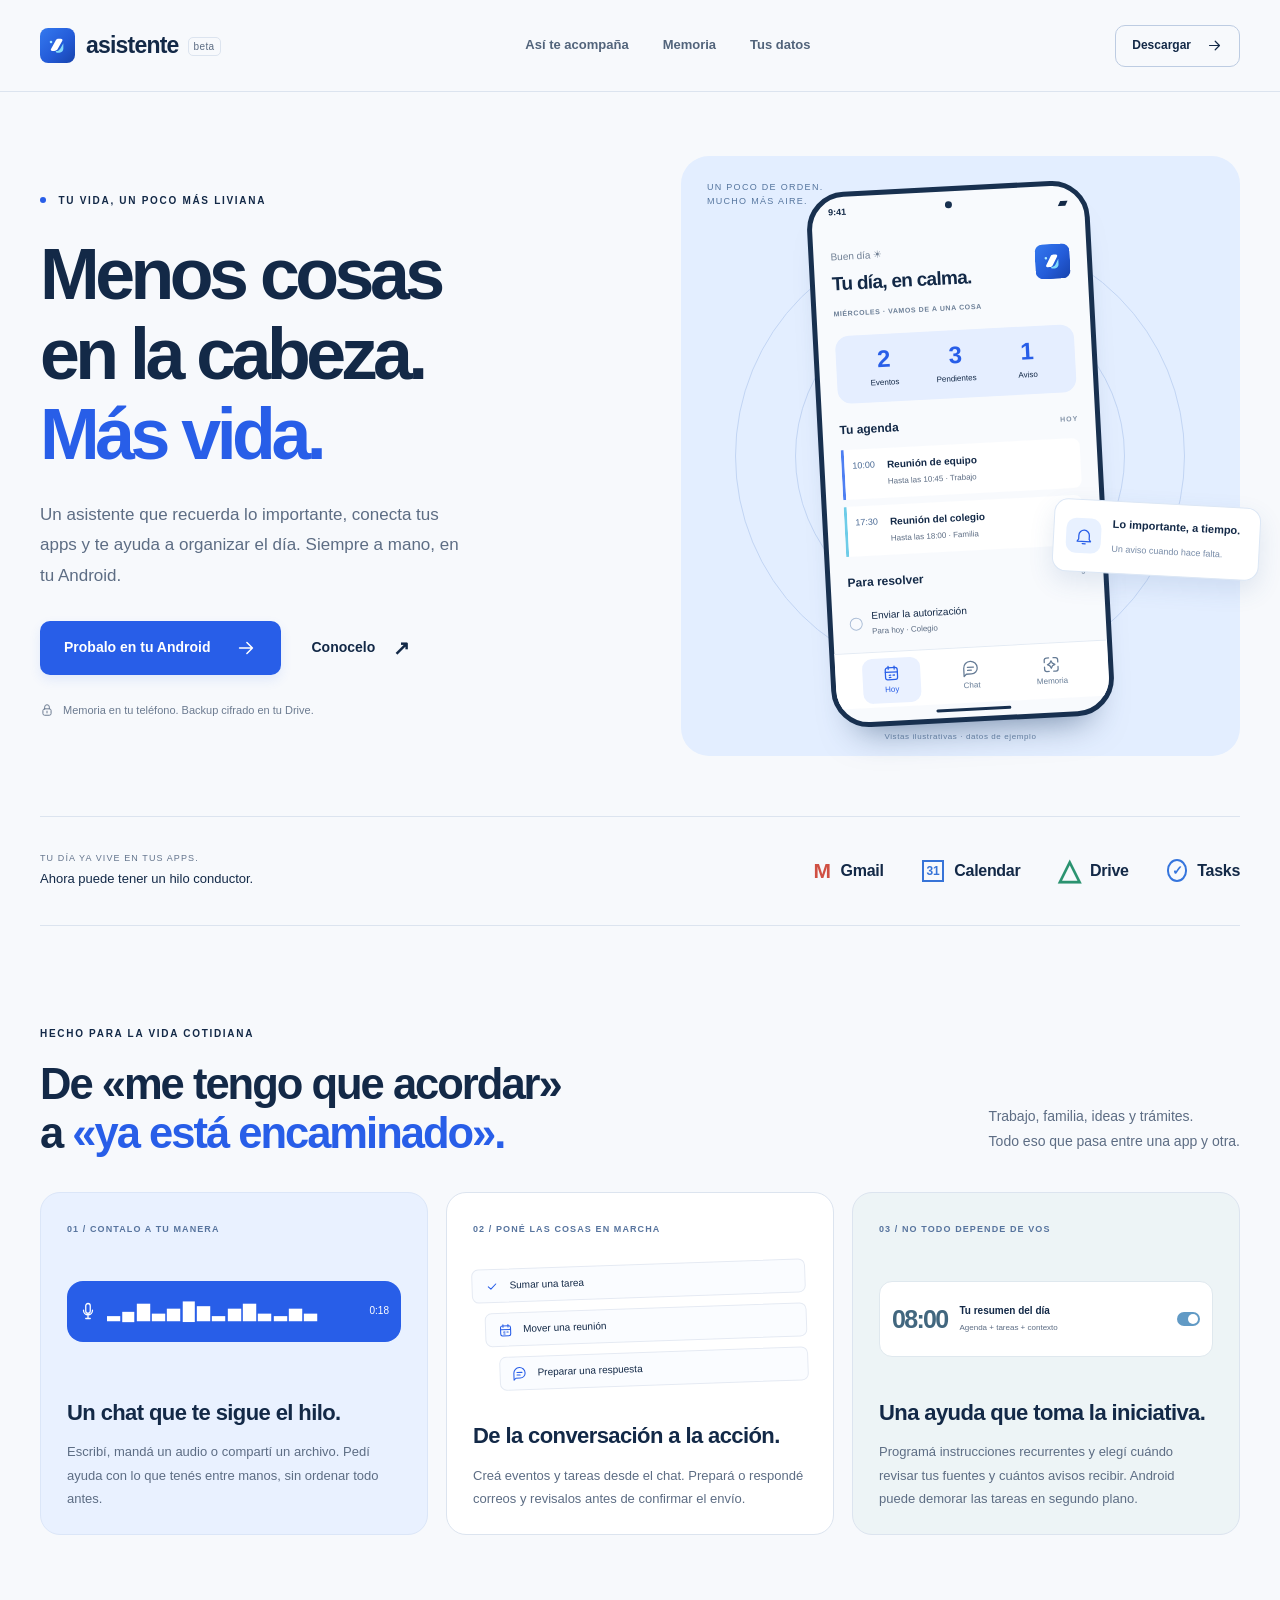
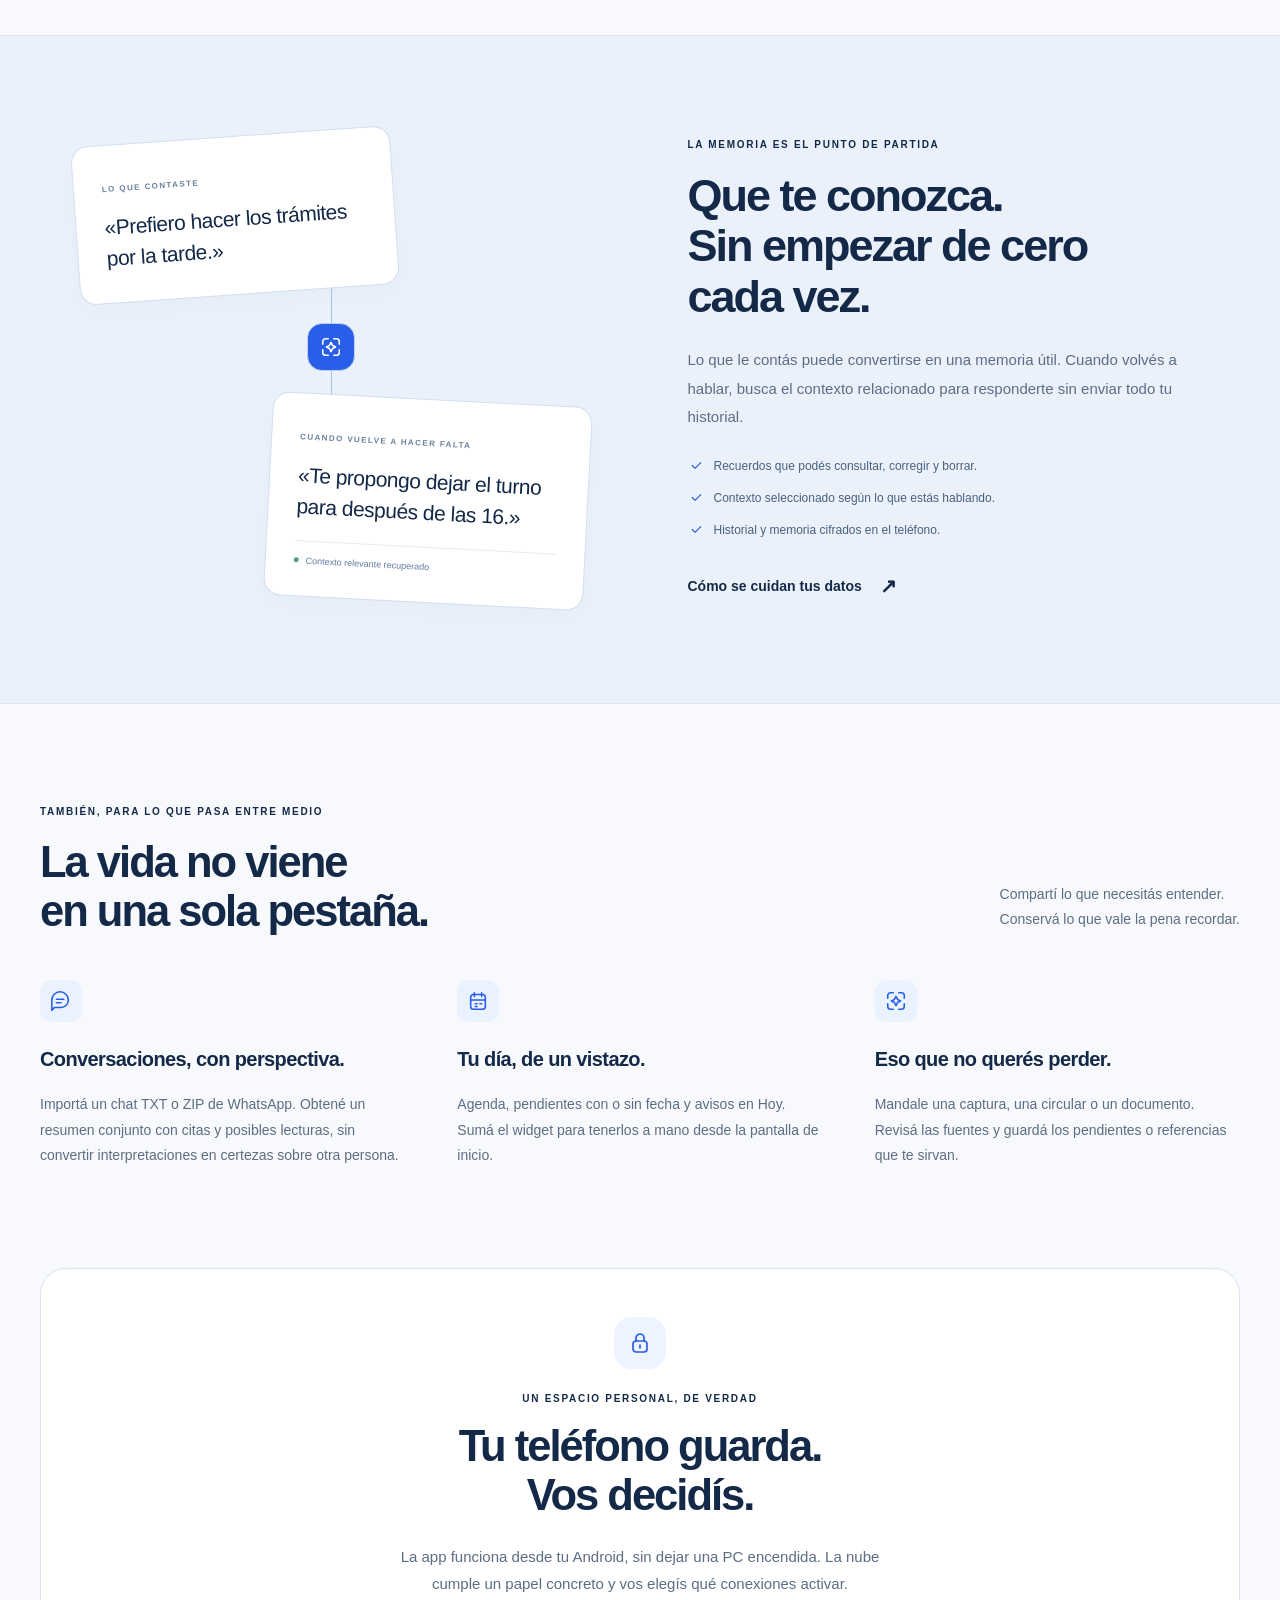
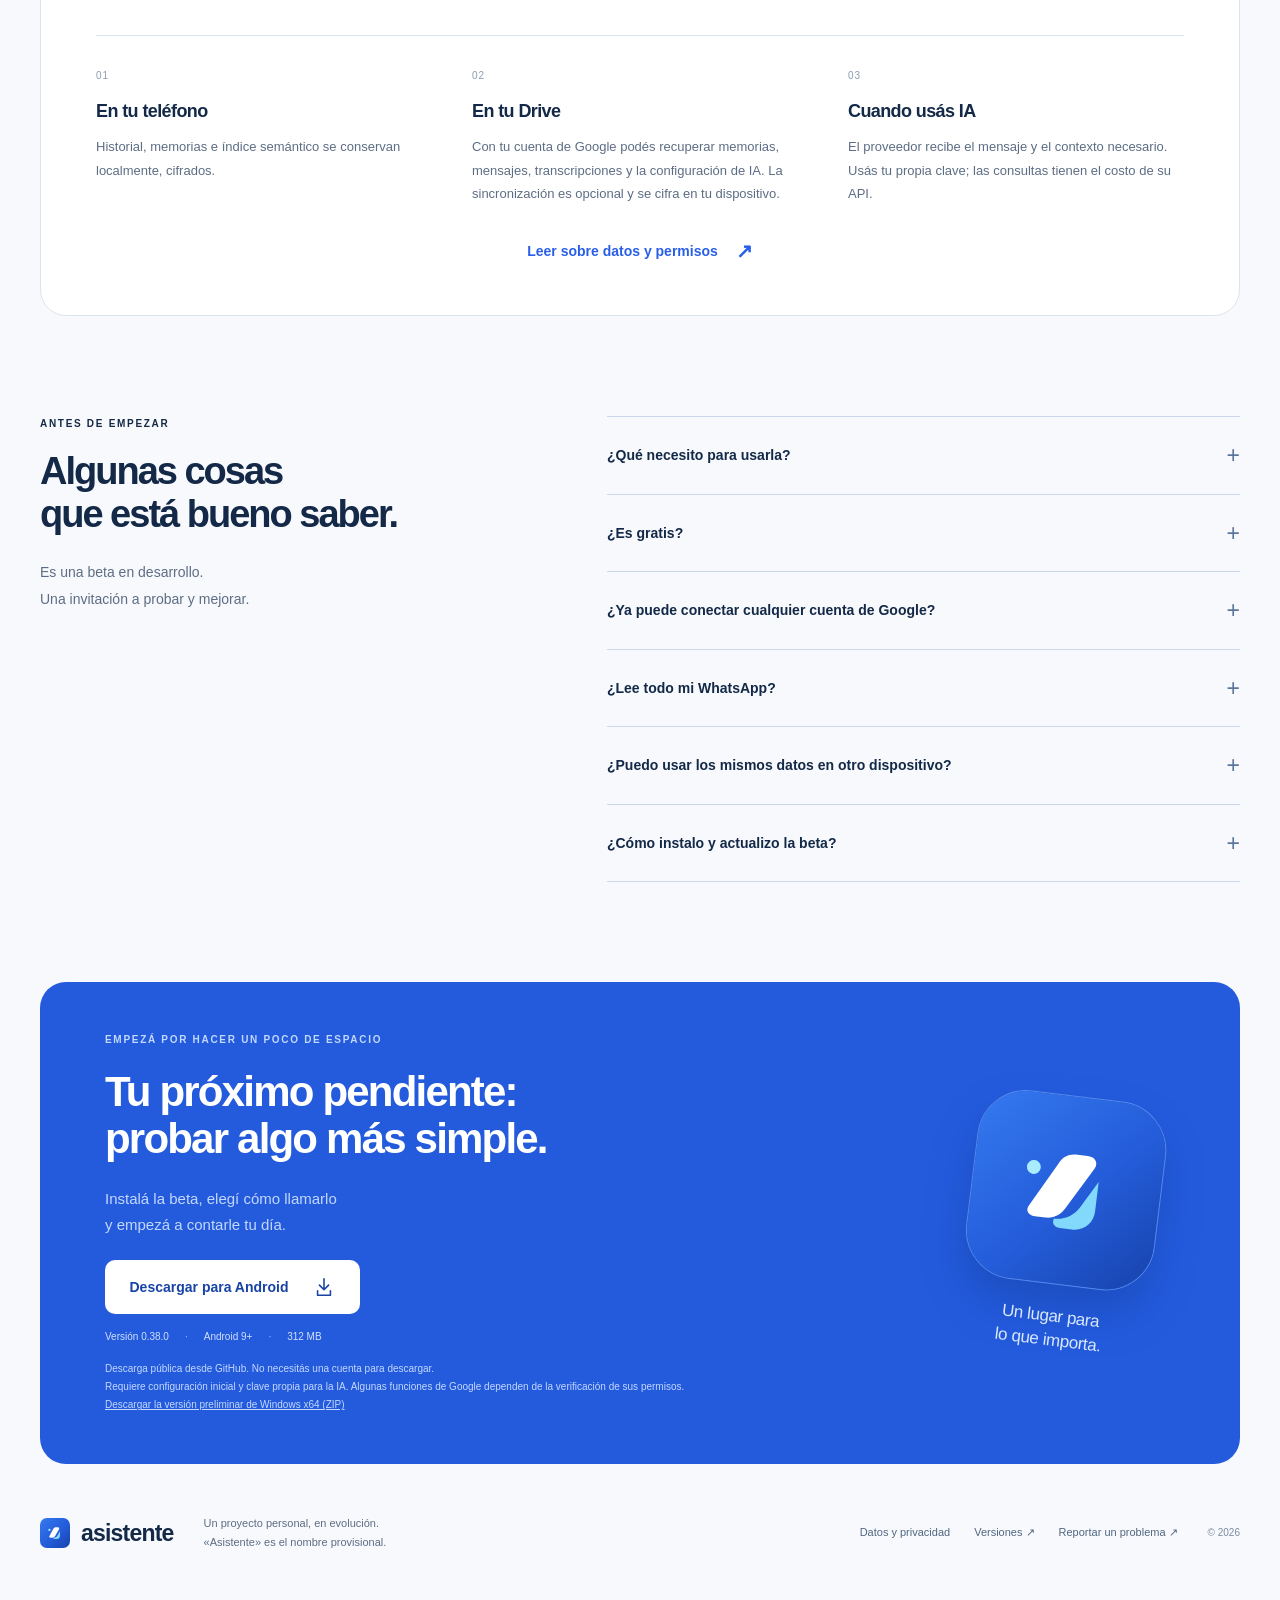
==== commit 644749ed: "Actualizar descargas públicas a 0.38.0" ====
--- a/docs/index.html
+++ b/docs/index.html
@@ -106,7 +106,7 @@
   <details><summary>¿Puedo usar los mismos datos en otro dispositivo?<span>+</span></summary><div><p>En el Android que ya usás, abrí Ajustes → Cuenta de Google y elegí tu cuenta. Cuando termine la primera sincronización, entrá con esa cuenta en otro equipo compatible. Recuperás memorias, conversaciones, transcripciones y tu clave personal de IA. Los cambios se combinan mientras las aplicaciones están abiertas. Las copias antiguas con frase se pueden migrar desde el teléfono que conserva los datos.</p></div></details>
   <details><summary>¿Cómo instalo y actualizo la beta?<span>+</span></summary><div><p>Descargá el APK de esta página y abrilo en Android. El sistema puede pedirte permitir instalaciones desde tu navegador y confirmar. Si ya la usás, instalá la actualización sobre tu app actual para conservar tus datos. Las próximas versiones se descargan desde Ajustes → Actualizaciones por el canal público, sin token de GitHub.</p></div></details>
 </div></section>
-<section class="download-section section-shell" id="descargar"><div><span class="eyebrow">EMPEZÁ POR HACER UN POCO DE ESPACIO</span><h2>Tu próximo pendiente:<br>probar algo más simple.</h2><p>Instalá la beta, elegí cómo llamarlo<br>y empezá a contarle tu día.</p><a class="button button-white apk-link" href="https://github.com/marottejm/asistente-android/releases/download/v0.35.0/asistente-0.35.0.apk">Descargar para Android <svg><use href="#download"/></svg></a><div class="release-info"><span data-version>Versión 0.35.0</span><span>Android 9+</span><span data-size>APK</span></div><p class="download-fine">Descarga pública desde GitHub. No necesitás una cuenta para descargar.<br>Requiere configuración inicial y clave propia para la IA. Algunas funciones de Google dependen de la verificación de sus permisos.</p><p class="download-fine"><a href="https://github.com/marottejm/asistente-android/releases/download/v0.37.0-nativos/asistente-windows-x64-0.37.0.zip"><u>Descargar la versión preliminar de Windows x64 (ZIP)</u></a></p></div><div class="download-symbol" aria-hidden="true"><img src="assets/symbol.svg" alt="" width="226" height="226"><span>Un lugar para<br>lo que importa.</span></div></section>
+<section class="download-section section-shell" id="descargar"><div><span class="eyebrow">EMPEZÁ POR HACER UN POCO DE ESPACIO</span><h2>Tu próximo pendiente:<br>probar algo más simple.</h2><p>Instalá la beta, elegí cómo llamarlo<br>y empezá a contarle tu día.</p><a class="button button-white apk-link" href="https://github.com/marottejm/asistente-android/releases/download/v0.38.0/asistente-0.38.0.apk">Descargar para Android <svg><use href="#download"/></svg></a><div class="release-info"><span data-version>Versión 0.38.0</span><span>Android 9+</span><span data-size>APK</span></div><p class="download-fine">Descarga pública desde GitHub. No necesitás una cuenta para descargar.<br>Requiere configuración inicial y clave propia para la IA. Algunas funciones de Google dependen de la verificación de sus permisos.</p><p class="download-fine"><a href="https://github.com/marottejm/asistente-android/releases/download/v0.38.0/asistente-windows-x64-0.38.0.zip"><u>Descargar la versión preliminar de Windows x64 (ZIP)</u></a></p></div><div class="download-symbol" aria-hidden="true"><img src="assets/symbol.svg" alt="" width="226" height="226"><span>Un lugar para<br>lo que importa.</span></div></section>
 </main>
 <footer class="site-footer section-shell"><a class="brand" href="#inicio"><img src="assets/symbol.svg" alt="" width="30" height="30"><span>asistente</span></a><p>Un proyecto personal, en evolución.<br>«Asistente» es el nombre provisional.</p><div><a href="privacidad.html">Datos y privacidad</a><a href="https://github.com/marottejm/asistente-android/releases" target="_blank" rel="noopener">Versiones ↗</a><a href="https://github.com/marottejm/asistente-android/issues" target="_blank" rel="noopener">Reportar un problema ↗</a></div><span class="footer-year">© 2026</span></footer>
 </body></html>
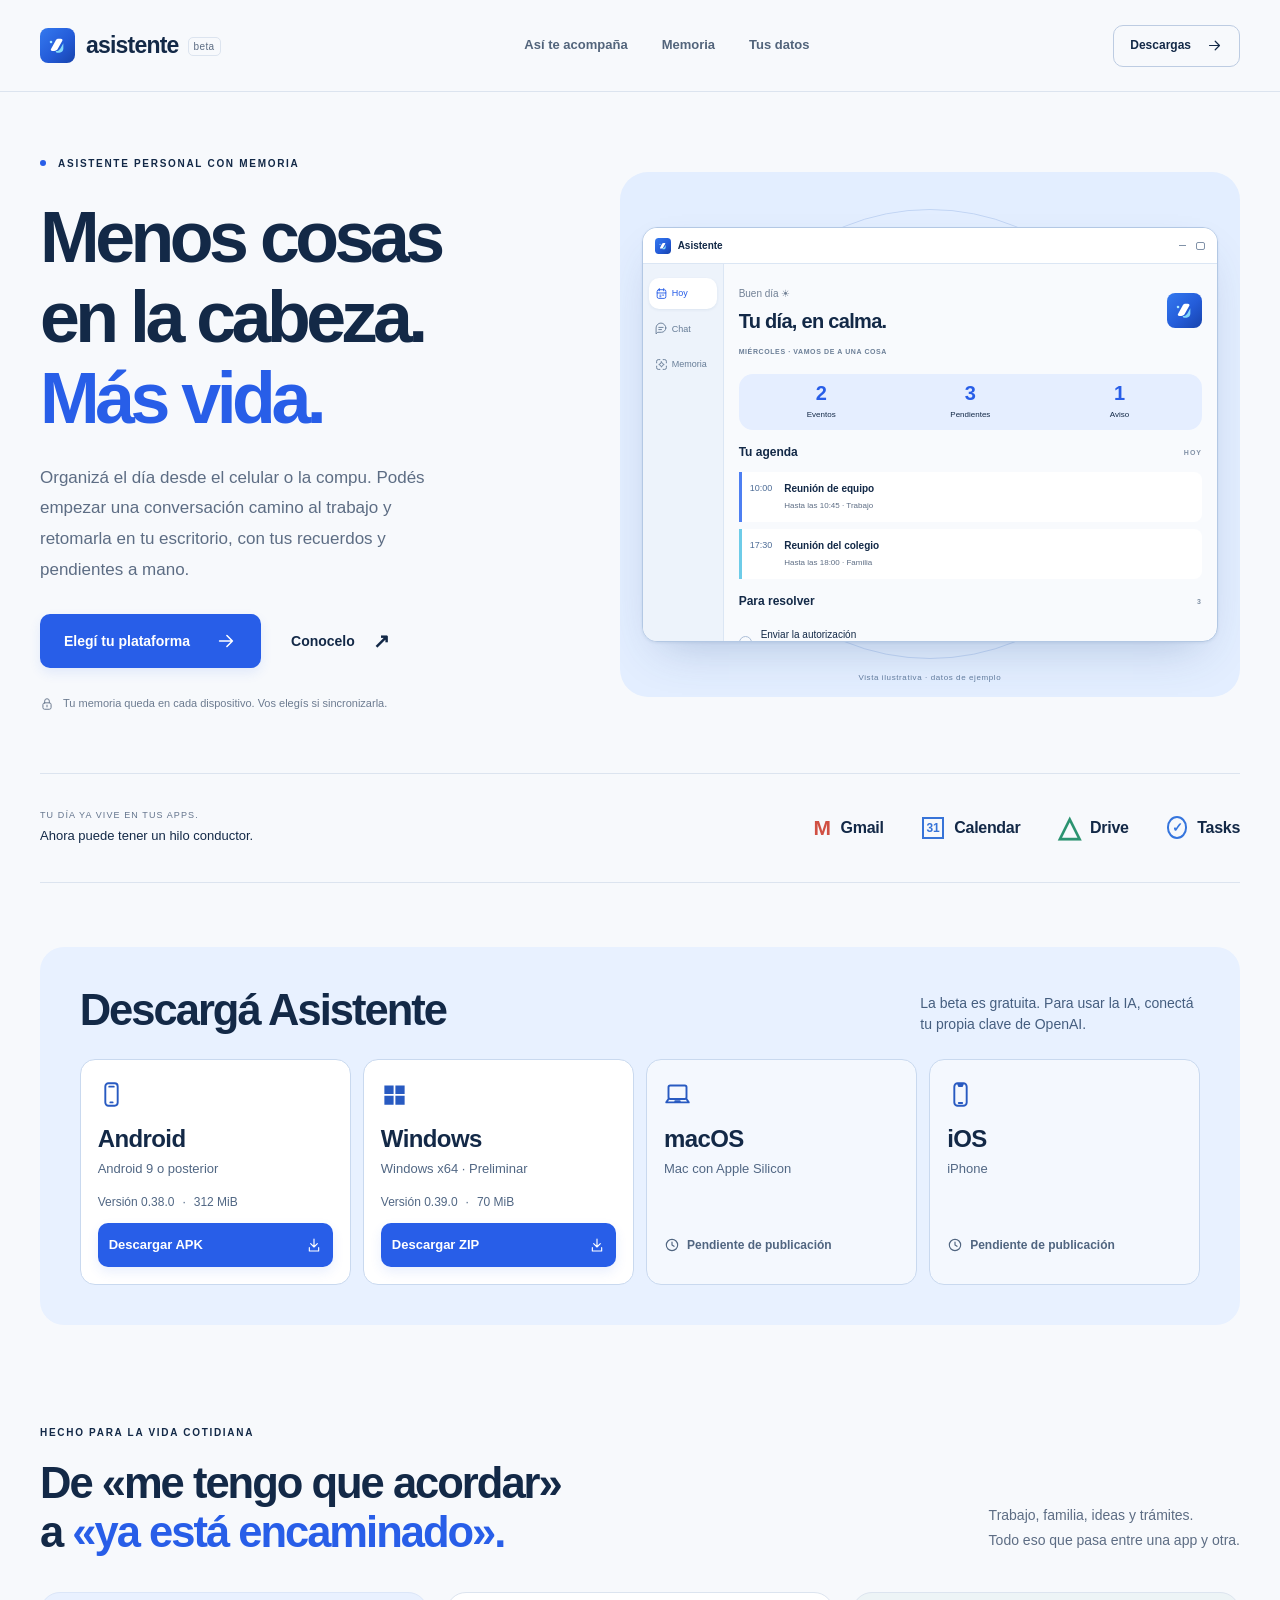
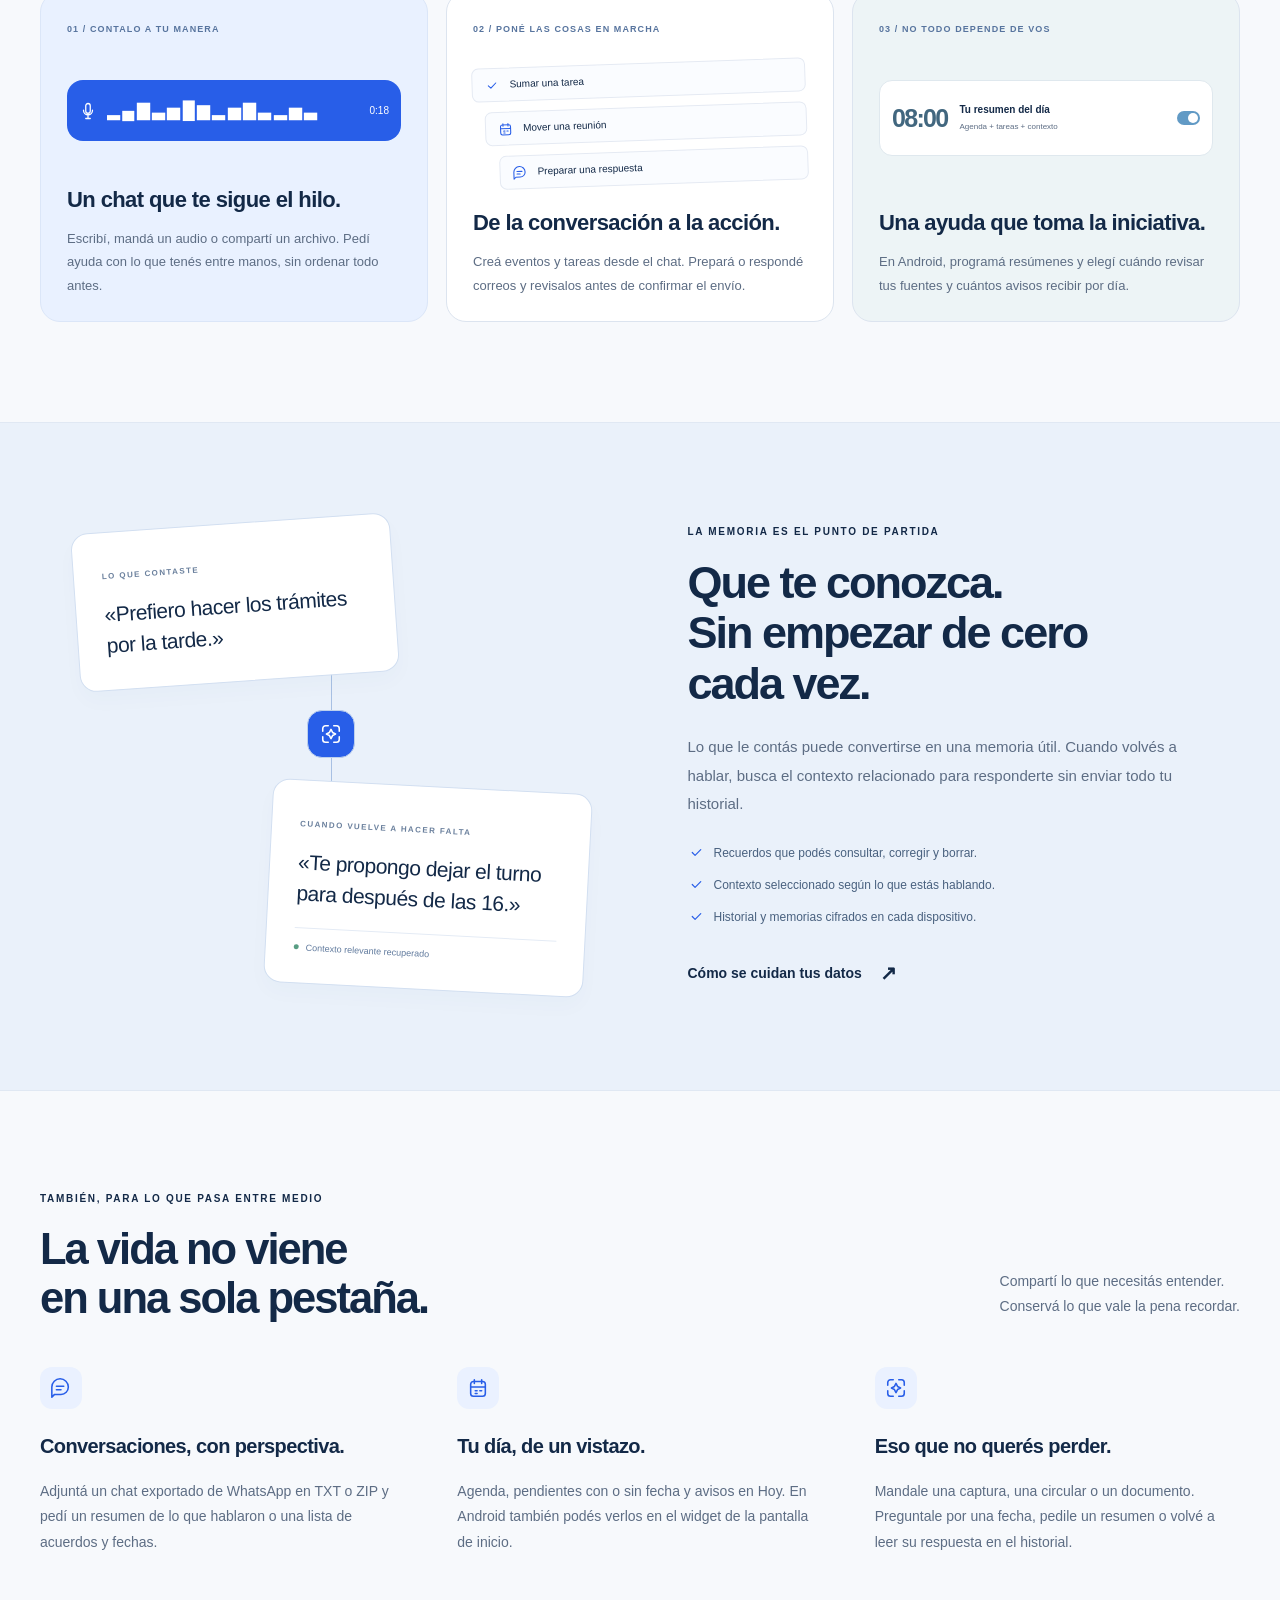
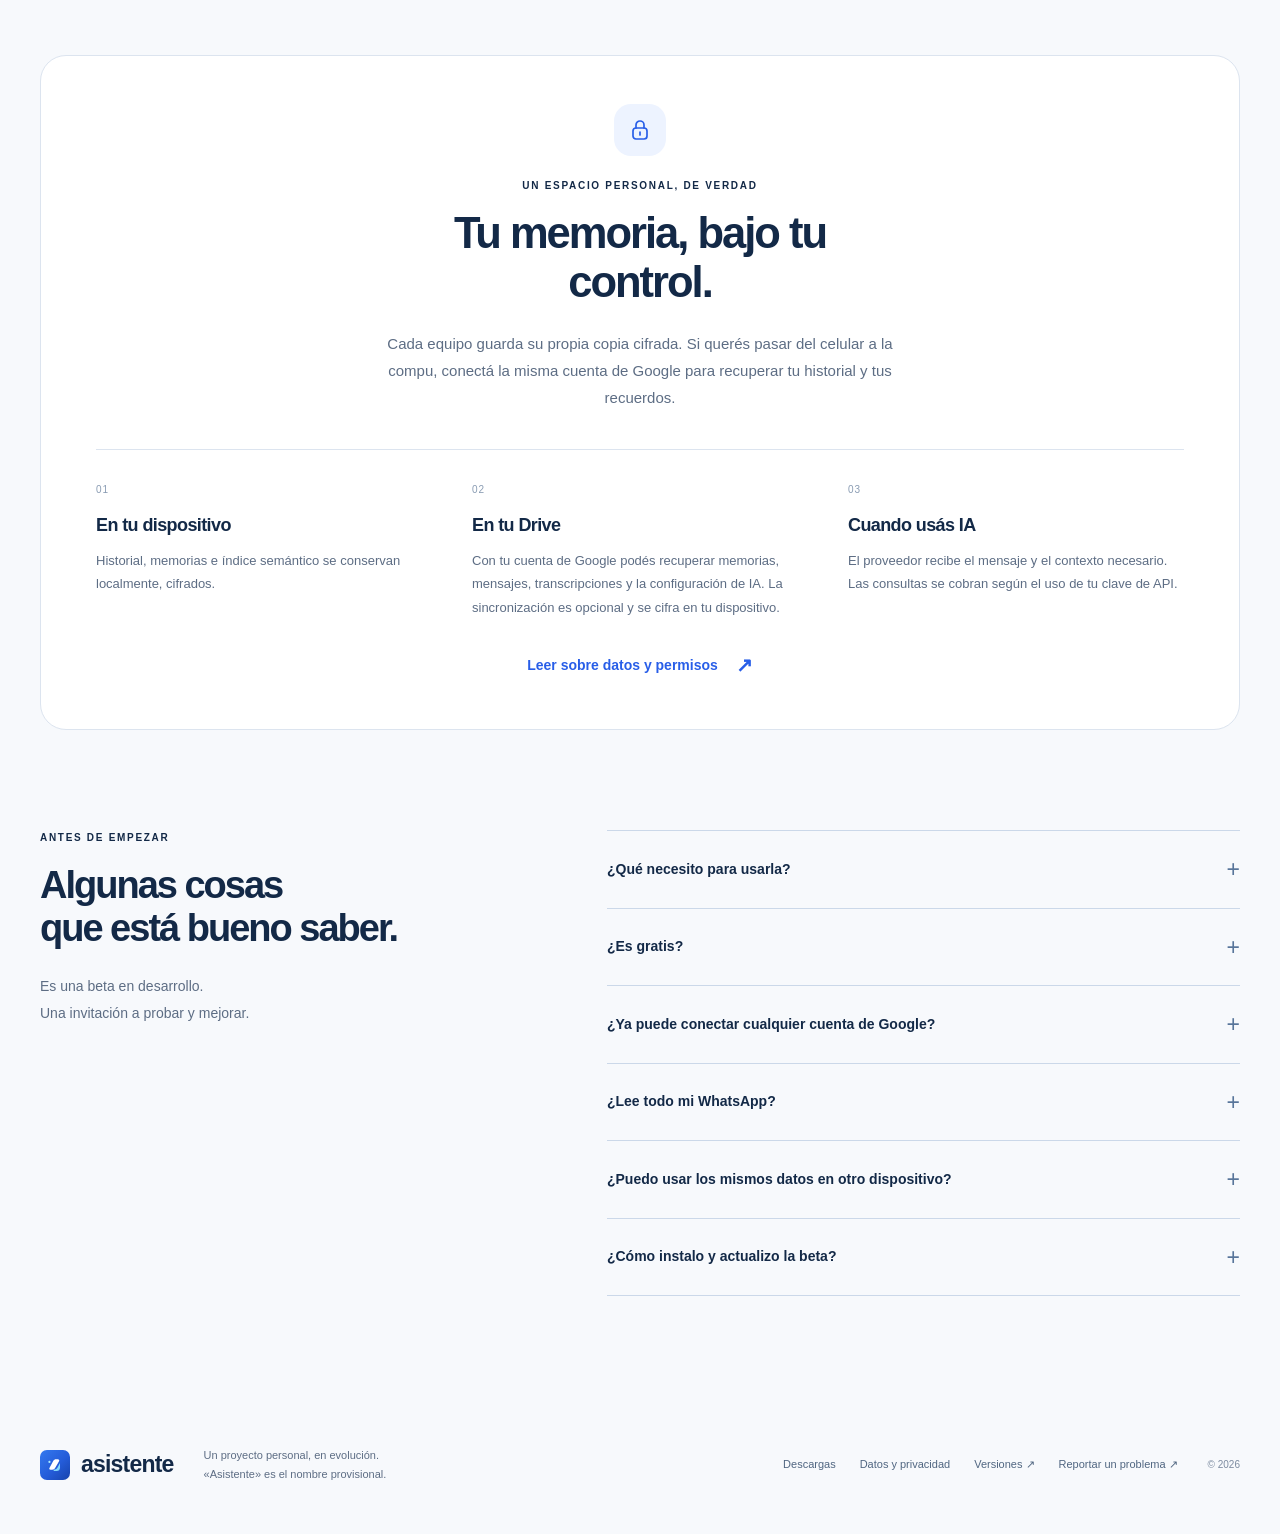
==== commit 064fbba1: "Presentar Asistente y sus descargas por plataforma" ====
--- a/docs/index.html
+++ b/docs/index.html
@@ -5,9 +5,9 @@
   <meta charset="UTF-8"><meta name="viewport" content="width=device-width, initial-scale=1">
   <meta name="theme-color" content="#f7f9fc">
   <title>Asistente — Menos cosas en la cabeza. Más vida.</title>
-  <meta name="description" content="Tu asistente personal para Android. Memoria que podés editar, tus apps conectadas y tu día en un solo lugar. Descargá la beta pública.">
+  <meta name="description" content="Tu asistente personal con memoria, chat y agenda. Descargá la beta para Android o Windows y consultá la disponibilidad para macOS y iOS.">
   <meta property="og:title" content="Asistente — Tu día, con más espacio">
-  <meta property="og:description" content="Un asistente que recuerda lo importante y te ayuda a organizar la vida. Desde tu Android.">
+  <meta property="og:description" content="Retomá tus conversaciones y recuerdos desde el celular o la compu. Encontrá la versión de Asistente para tu dispositivo.">
   <link rel="canonical" href="https://marottejm.github.io/asistente-android/"><meta property="og:url" content="https://marottejm.github.io/asistente-android/"><meta property="og:type" content="website"><meta property="og:locale" content="es_AR">
   <link rel="icon" href="assets/symbol.svg" type="image/svg+xml"><link rel="stylesheet" href="styles.css">
   <script src="app.js" defer></script>
@@ -24,25 +24,31 @@
   <symbol id="memory" viewBox="0 0 24 24"><path d="M9 3H6a3 3 0 0 0-3 3v3m12-6h3a3 3 0 0 1 3 3v3M3 15v3a3 3 0 0 0 3 3h3m12-6v3a3 3 0 0 1-3 3h-3"/><path d="m12 7 1.7 3.3L17 12l-3.3 1.7L12 17l-1.7-3.3L7 12l3.3-1.7Z"/></symbol>
   <symbol id="mic" viewBox="0 0 24 24"><rect x="9" y="2" width="6" height="13" rx="3"/><path d="M6 11a6 6 0 0 0 12 0m-6 6v5m-3 0h6"/></symbol>
   <symbol id="bell" viewBox="0 0 24 24"><path d="M5 16v-5a7 7 0 0 1 14 0v5l2 3H3l2-3m5 6h4"/></symbol>
+  <symbol id="platform-phone" viewBox="0 0 24 24"><rect x="6.5" y="2" width="11" height="20" rx="2.8"/><path d="M10 5h4m-3 14h2"/></symbol>
+  <symbol id="platform-windows" viewBox="0 0 24 24"><path fill="currentColor" stroke="none" d="M3 4h8.2v7.6H3zm9.8 0H21v7.6h-8.2zM3 13.2h8.2V21H3zm9.8 0H21V21h-8.2z"/></symbol>
+  <symbol id="platform-mac" viewBox="0 0 24 24"><rect x="4" y="4" width="16" height="12" rx="1.5"/><path d="m4 16-2 3h20l-2-3m-10 2h4"/></symbol>
+  <symbol id="platform-iphone" viewBox="0 0 24 24"><rect x="6.5" y="2" width="11" height="20" rx="3"/><path d="M10 3h4l-.7 1.4h-2.6zm.5 16.5h3"/></symbol>
+  <symbol id="clock" viewBox="0 0 24 24"><circle cx="12" cy="12" r="8.5"/><path d="M12 7.5V12l3 2"/></symbol>
 </defs></svg>
 <header class="site-header">
   <a class="brand" href="#inicio" aria-label="Asistente, inicio"><img src="assets/symbol.svg" width="35" height="35" alt=""><span>asistente<span class="brand-beta">beta</span></span></a>
   <nav aria-label="Principal"><a href="#como-funciona">Así te acompaña</a><a href="#memoria">Memoria</a><a href="#privacidad">Tus datos</a></nav>
-  <a class="button button-small button-outline" href="#descargar">Descargar <svg><use href="#arrow"/></svg></a>
+  <a class="button button-small button-outline" href="#descargar">Descargas <svg><use href="#arrow"/></svg></a>
 </header>
 <main id="contenido">
 <section class="hero section-shell" id="inicio">
   <div class="hero-copy">
-    <span class="eyebrow"><span class="status-dot"></span> TU VIDA, UN POCO MÁS LIVIANA</span>
+    <span class="eyebrow"><span class="status-dot"></span> ASISTENTE PERSONAL CON MEMORIA</span>
     <h1>Menos cosas<br>en la cabeza.<br><span>Más vida.</span></h1>
-    <p class="hero-intro">Un asistente que recuerda lo importante, conecta tus apps y te ayuda a organizar el día. Siempre a mano, en tu Android.</p>
-    <div class="hero-actions"><a class="button button-primary" href="#descargar">Probalo en tu Android <svg><use href="#arrow"/></svg></a><a class="text-link" href="#como-funciona">Conocelo <span>↗</span></a></div>
-    <div class="hero-note"><svg><use href="#lock"/></svg><span>Memoria en tu teléfono. Backup cifrado en tu Drive.</span></div>
+    <p class="hero-intro">Organizá el día desde el celular o la compu. Podés empezar una conversación camino al trabajo y retomarla en tu escritorio, con tus recuerdos y pendientes a mano.</p>
+    <div class="hero-actions"><a class="button button-primary" href="#descargar">Elegí tu plataforma <svg><use href="#arrow"/></svg></a><a class="text-link" href="#como-funciona">Conocelo <span>↗</span></a></div>
+    <div class="hero-note"><svg><use href="#lock"/></svg><span>Tu memoria queda en cada dispositivo. Vos elegís si sincronizarla.</span></div>
   </div>
-  <div class="hero-stage" aria-label="Demostración ilustrativa de la app">
+  <div class="hero-stage" role="group" aria-label="Demostración interactiva de Asistente">
     <div class="stage-orbit orbit-one"></div><div class="stage-orbit orbit-two"></div>
-    <div class="stage-label">UN POCO DE ORDEN.<br>MUCHO MÁS AIRE.</div>
+
     <div class="phone">
+      <div class="window-titlebar" aria-hidden="true"><img src="assets/symbol.svg" width="16" height="16" alt="">Asistente<span class="window-chrome"></span></div>
       <div class="phone-status"><span>9:41</span><span class="phone-camera"></span><span class="phone-battery">▰</span></div>
       <div class="phone-content">
         <div class="demo-screen" id="demo-hoy" role="tabpanel" aria-labelledby="tab-hoy">
@@ -64,8 +70,8 @@
           <div class="bubble user">Tengo mil cosas. ¿Por dónde empiezo hoy?</div>
           <div class="bubble assistant">Primero, la autorización del colegio: es para hoy. Después tenés la reunión de las 10.<br><br>El turno con el dentista puede esperar a la tarde, como preferís.</div>
           <div class="context-caption"><svg><use href="#memory"/></svg> Contexto: tu agenda, pendientes y preferencias</div>
-          <div class="bubble user">Dale, recordame lo del colegio a las 16.</div>
-          <div class="bubble assistant compact">Listo. Te aviso a las 16.</div>
+          <div class="bubble user">Agregá «Llevar la autorización» a mis tareas.</div>
+          <div class="bubble assistant compact">Agregué «Llevar la autorización» a Google Tasks.</div>
           <div class="demo-input"><span>¿Qué tenés en mente?</span><svg><use href="#mic"/></svg></div>
         </div>
         <div class="demo-screen" id="demo-memoria" role="tabpanel" aria-labelledby="tab-memoria" hidden>
@@ -79,34 +85,68 @@
       <div class="demo-tabs" role="tablist" aria-label="Explorar ejemplo de la app"><button id="tab-hoy" role="tab" aria-selected="true" aria-controls="demo-hoy" tabindex="0"><svg><use href="#calendar"/></svg>Hoy</button><button id="tab-chat" role="tab" aria-selected="false" aria-controls="demo-chat" tabindex="-1"><svg><use href="#chat"/></svg>Chat</button><button id="tab-memoria" role="tab" aria-selected="false" aria-controls="demo-memoria" tabindex="-1"><svg><use href="#memory"/></svg>Memoria</button></div>
       <div class="phone-home"></div>
     </div>
-    <div class="float-note"><div class="float-icon"><svg><use href="#bell"/></svg></div><div><strong>Lo importante, a tiempo.</strong><span>Un aviso cuando hace falta.</span></div></div>
-    <div class="stage-caption">Vistas ilustrativas · datos de ejemplo</div>
+
+    <div class="stage-caption">Vista ilustrativa · datos de ejemplo</div>
   </div>
 </section>
 <div class="connector-strip section-shell"><span>TU DÍA YA VIVE EN TUS APPS.<br><strong>Ahora puede tener un hilo conductor.</strong></span><div class="connector-names" aria-label="Conectores disponibles"><span><b class="google-mail">M</b>Gmail</span><span><b class="google-calendar">31</b>Calendar</span><span><b class="google-drive">△</b>Drive</span><span><b class="google-tasks">✓</b>Tasks</span></div></div>
+<section class="downloads section-shell" id="descargar" aria-labelledby="downloads-heading">
+  <div class="downloads-heading">
+    <h2 id="downloads-heading">Descargá Asistente</h2>
+    <p>La beta es gratuita. Para usar la IA, conectá tu propia clave de OpenAI.</p>
+  </div>
+  <div class="platform-grid">
+    <article class="platform-card" aria-labelledby="platform-android-heading">
+      <svg class="platform-icon" aria-hidden="true"><use href="#platform-phone"/></svg>
+      <h3 id="platform-android-heading">Android</h3>
+      <p>Android 9 o posterior</p>
+      <div class="platform-meta"><span data-version>Versión 0.38.0</span><span data-size>312 MiB</span></div>
+      <a class="button button-primary apk-link" aria-label="Descargar APK para Android" href="https://github.com/marottejm/asistente-android/releases/download/v0.38.0/asistente-0.38.0.apk">Descargar APK <svg aria-hidden="true"><use href="#download"/></svg></a>
+    </article>
+    <article class="platform-card" aria-labelledby="platform-windows-heading">
+      <svg class="platform-icon" aria-hidden="true"><use href="#platform-windows"/></svg>
+      <h3 id="platform-windows-heading">Windows</h3>
+      <p>Windows x64 · Preliminar</p>
+      <div class="platform-meta"><span>Versión 0.39.0</span><span>70 MiB</span></div>
+      <a class="button button-primary" aria-label="Descargar ZIP para Windows x64" href="https://github.com/marottejm/asistente-android/releases/download/v0.39.0-nativos/asistente-windows-x64-0.39.0.zip">Descargar ZIP <svg aria-hidden="true"><use href="#download"/></svg></a>
+    </article>
+    <article class="platform-card pending" aria-labelledby="platform-mac-heading">
+      <svg class="platform-icon" aria-hidden="true"><use href="#platform-mac"/></svg>
+      <h3 id="platform-mac-heading">macOS</h3>
+      <p>Mac con Apple Silicon</p>
+      <span class="platform-status"><svg aria-hidden="true"><use href="#clock"/></svg>Pendiente de publicación</span>
+    </article>
+    <article class="platform-card pending" aria-labelledby="platform-ios-heading">
+      <svg class="platform-icon" aria-hidden="true"><use href="#platform-iphone"/></svg>
+      <h3 id="platform-ios-heading">iOS</h3>
+      <p>iPhone</p>
+      <span class="platform-status"><svg aria-hidden="true"><use href="#clock"/></svg>Pendiente de publicación</span>
+    </article>
+  </div>
+</section>
 <section class="how section-shell section-space" id="como-funciona">
   <div class="section-heading"><div><span class="eyebrow">HECHO PARA LA VIDA COTIDIANA</span><h2>De «me tengo que acordar»<br>a <em>«ya está encaminado».</em></h2></div><p>Trabajo, familia, ideas y trámites.<br>Todo eso que pasa entre una app y otra.</p></div>
   <div class="feature-grid">
     <article class="feature feature-blue"><span class="feature-index">01 / CONTALO A TU MANERA</span><div class="voice-illustration" aria-hidden="true"><svg><use href="#mic"/></svg><span class="waveform">▂ ▄ ▇ ▃ ▅ █ ▆ ▂ ▅ ▇ ▃ ▂ ▅ ▃</span><span>0:18</span></div><h3>Un chat que te sigue el hilo.</h3><p>Escribí, mandá un audio o compartí un archivo. Pedí ayuda con lo que tenés entre manos, sin ordenar todo antes.</p></article>
     <article class="feature feature-white"><span class="feature-index">02 / PONÉ LAS COSAS EN MARCHA</span><div class="mini-agenda"><span><svg><use href="#check"/></svg> Sumar una tarea</span><span><svg><use href="#calendar"/></svg> Mover una reunión</span><span><svg><use href="#chat"/></svg> Preparar una respuesta</span></div><h3>De la conversación a la acción.</h3><p>Creá eventos y tareas desde el chat. Prepará o respondé correos y revisalos antes de confirmar el envío.</p></article>
-    <article class="feature feature-pale"><span class="feature-index">03 / NO TODO DEPENDE DE VOS</span><div class="routine-illustration"><span class="routine-time">08:00</span><div><strong>Tu resumen del día</strong><span>Agenda + tareas + contexto</span></div><span class="routine-on" aria-hidden="true"></span></div><h3>Una ayuda que toma la iniciativa.</h3><p>Programá instrucciones recurrentes y elegí cuándo revisar tus fuentes y cuántos avisos recibir. Android puede demorar las tareas en segundo plano.</p></article>
+    <article class="feature feature-pale"><span class="feature-index">03 / NO TODO DEPENDE DE VOS</span><div class="routine-illustration"><span class="routine-time">08:00</span><div><strong>Tu resumen del día</strong><span>Agenda + tareas + contexto</span></div><span class="routine-on" aria-hidden="true"></span></div><h3>Una ayuda que toma la iniciativa.</h3><p>En Android, programá resúmenes y elegí cuándo revisar tus fuentes y cuántos avisos recibir por día.</p></article>
   </div>
 </section>
 <section class="memory-section" id="memoria"><div class="section-shell memory-layout">
   <div class="memory-art" aria-hidden="true"><div class="memory-thread"></div><div class="memory-fragment"><span>LO QUE CONTASTE</span><p>«Prefiero hacer los trámites<br>por la tarde.»</p></div><div class="memory-node"><svg><use href="#memory"/></svg></div><div class="memory-fragment memory-result"><span>CUANDO VUELVE A HACER FALTA</span><p>«Te propongo dejar el turno<br>para después de las 16.»</p><div class="memory-used"><span></span> Contexto relevante recuperado</div></div></div>
-  <div class="memory-copy"><span class="eyebrow">LA MEMORIA ES EL PUNTO DE PARTIDA</span><h2>Que te conozca.<br>Sin empezar de cero<br>cada vez.</h2><p>Lo que le contás puede convertirse en una memoria útil. Cuando volvés a hablar, busca el contexto relacionado para responderte sin enviar todo tu historial.</p><ul class="check-list"><li><svg><use href="#check"/></svg>Recuerdos que podés consultar, corregir y borrar.</li><li><svg><use href="#check"/></svg>Contexto seleccionado según lo que estás hablando.</li><li><svg><use href="#check"/></svg>Historial y memoria cifrados en el teléfono.</li></ul><a class="text-link" href="privacidad.html">Cómo se cuidan tus datos <span>↗</span></a></div>
+  <div class="memory-copy"><span class="eyebrow">LA MEMORIA ES EL PUNTO DE PARTIDA</span><h2>Que te conozca.<br>Sin empezar de cero<br>cada vez.</h2><p>Lo que le contás puede convertirse en una memoria útil. Cuando volvés a hablar, busca el contexto relacionado para responderte sin enviar todo tu historial.</p><ul class="check-list"><li><svg><use href="#check"/></svg>Recuerdos que podés consultar, corregir y borrar.</li><li><svg><use href="#check"/></svg>Contexto seleccionado según lo que estás hablando.</li><li><svg><use href="#check"/></svg>Historial y memorias cifrados en cada dispositivo.</li></ul><a class="text-link" href="privacidad.html">Cómo se cuidan tus datos <span>↗</span></a></div>
 </div></section>
-<section class="more section-shell section-space"><div class="section-heading"><div><span class="eyebrow">TAMBIÉN, PARA LO QUE PASA ENTRE MEDIO</span><h2>La vida no viene<br>en una sola pestaña.</h2></div><p>Compartí lo que necesitás entender.<br>Conservá lo que vale la pena recordar.</p></div><div class="detail-grid"><article><span class="detail-icon"><svg><use href="#chat"/></svg></span><h3>Conversaciones, con perspectiva.</h3><p>Importá un chat TXT o ZIP de WhatsApp. Obtené un resumen conjunto con citas y posibles lecturas, sin convertir interpretaciones en certezas sobre otra persona.</p></article><article><span class="detail-icon"><svg><use href="#calendar"/></svg></span><h3>Tu día, de un vistazo.</h3><p>Agenda, pendientes con o sin fecha y avisos en Hoy. Sumá el widget para tenerlos a mano desde la pantalla de inicio.</p></article><article><span class="detail-icon"><svg><use href="#memory"/></svg></span><h3>Eso que no querés perder.</h3><p>Mandale una captura, una circular o un documento. Revisá las fuentes y guardá los pendientes o referencias que te sirvan.</p></article></div></section>
-<section class="privacy-section section-shell" id="privacidad"><div class="privacy-top"><div class="privacy-symbol"><svg><use href="#lock"/></svg></div><span class="eyebrow">UN ESPACIO PERSONAL, DE VERDAD</span><h2>Tu teléfono guarda.<br>Vos decidís.</h2><p>La app funciona desde tu Android, sin dejar una PC encendida. La nube cumple un papel concreto y vos elegís qué conexiones activar.</p></div><div class="privacy-columns"><article><span>01</span><h3>En tu teléfono</h3><p>Historial, memorias e índice semántico se conservan localmente, cifrados.</p></article><article><span>02</span><h3>En tu Drive</h3><p>Con tu cuenta de Google podés recuperar memorias, mensajes, transcripciones y la configuración de IA. La sincronización es opcional y se cifra en tu dispositivo.</p></article><article><span>03</span><h3>Cuando usás IA</h3><p>El proveedor recibe el mensaje y el contexto necesario. Usás tu propia clave; las consultas tienen el costo de su API.</p></article></div><a href="privacidad.html" class="text-link">Leer sobre datos y permisos <span>↗</span></a></section>
+<section class="more section-shell section-space"><div class="section-heading"><div><span class="eyebrow">TAMBIÉN, PARA LO QUE PASA ENTRE MEDIO</span><h2>La vida no viene<br>en una sola pestaña.</h2></div><p>Compartí lo que necesitás entender.<br>Conservá lo que vale la pena recordar.</p></div><div class="detail-grid"><article><span class="detail-icon"><svg><use href="#chat"/></svg></span><h3>Conversaciones, con perspectiva.</h3><p>Adjuntá un chat exportado de WhatsApp en TXT o ZIP y pedí un resumen de lo que hablaron o una lista de acuerdos y fechas.</p></article><article><span class="detail-icon"><svg><use href="#calendar"/></svg></span><h3>Tu día, de un vistazo.</h3><p>Agenda, pendientes con o sin fecha y avisos en Hoy. En Android también podés verlos en el widget de la pantalla de inicio.</p></article><article><span class="detail-icon"><svg><use href="#memory"/></svg></span><h3>Eso que no querés perder.</h3><p>Mandale una captura, una circular o un documento. Preguntale por una fecha, pedile un resumen o volvé a leer su respuesta en el historial.</p></article></div></section>
+<section class="privacy-section section-shell" id="privacidad"><div class="privacy-top"><div class="privacy-symbol"><svg><use href="#lock"/></svg></div><span class="eyebrow">UN ESPACIO PERSONAL, DE VERDAD</span><h2>Tu memoria, bajo tu control.</h2><p>Cada equipo guarda su propia copia cifrada. Si querés pasar del celular a la compu, conectá la misma cuenta de Google para recuperar tu historial y tus recuerdos.</p></div><div class="privacy-columns"><article><span>01</span><h3>En tu dispositivo</h3><p>Historial, memorias e índice semántico se conservan localmente, cifrados.</p></article><article><span>02</span><h3>En tu Drive</h3><p>Con tu cuenta de Google podés recuperar memorias, mensajes, transcripciones y la configuración de IA. La sincronización es opcional y se cifra en tu dispositivo.</p></article><article><span>03</span><h3>Cuando usás IA</h3><p>El proveedor recibe el mensaje y el contexto necesario. Las consultas se cobran según el uso de tu clave de API.</p></article></div><a href="privacidad.html" class="text-link">Leer sobre datos y permisos <span>↗</span></a></section>
 <section class="faq section-shell section-space" id="preguntas"><div><span class="eyebrow">ANTES DE EMPEZAR</span><h2>Algunas cosas<br>que está bueno saber.</h2><p>Es una beta en desarrollo.<br>Una invitación a probar y mejorar.</p></div><div class="faq-items">
-  <details><summary>¿Qué necesito para usarla?<span>+</span></summary><div><p>Un teléfono con Android 9 o posterior y una clave propia de OpenAI para las funciones de IA. La app se probó principalmente en un Pixel 9 emulado con Android 17; la compatibilidad y el comportamiento en otros equipos pueden variar.</p></div></details>
-  <details><summary>¿Es gratis?<span>+</span></summary><div><p>Podés descargar esta beta sin pagar por el APK. Las consultas de IA se facturan en tu cuenta del proveedor, según el uso. La descarga no incluye créditos de IA ni promete un precio para futuras versiones.</p></div></details>
+  <details><summary>¿Qué necesito para usarla?<span>+</span></summary><div><p>La beta está disponible para Android 9 o posterior y para PC con Windows x64. Para conversar y analizar archivos necesitás tu propia clave de OpenAI. Las versiones para macOS y iPhone están pendientes de publicación.</p></div></details>
+  <details><summary>¿Es gratis?<span>+</span></summary><div><p>La descarga de la beta es gratuita. Las consultas de IA se facturan en tu cuenta de OpenAI según el uso.</p></div></details>
   <details><summary>¿Ya puede conectar cualquier cuenta de Google?<span>+</span></summary><div><p>La cuenta de Google permite sincronizar tu espacio personal en Drive. Gmail, Calendar y Tasks piden permisos adicionales cuando los conectás. Google puede limitar el acceso a permisos pendientes de verificación. El chat con tu propia clave también funciona sin conectar una cuenta de Google.</p></div></details>
   <details><summary>¿Lee todo mi WhatsApp?<span>+</span></summary><div><p>No accede directamente a tu historial de WhatsApp. Podés importar un chat exportado en TXT/ZIP y, de forma opcional, permitirle analizar las notificaciones que Android le entregue. Los mensajes no recibidos, los borrados y los medios omitidos quedan fuera de ese alcance.</p></div></details>
-  <details><summary>¿Puedo usar los mismos datos en otro dispositivo?<span>+</span></summary><div><p>En el Android que ya usás, abrí Ajustes → Cuenta de Google y elegí tu cuenta. Cuando termine la primera sincronización, entrá con esa cuenta en otro equipo compatible. Recuperás memorias, conversaciones, transcripciones y tu clave personal de IA. Los cambios se combinan mientras las aplicaciones están abiertas. Las copias antiguas con frase se pueden migrar desde el teléfono que conserva los datos.</p></div></details>
-  <details><summary>¿Cómo instalo y actualizo la beta?<span>+</span></summary><div><p>Descargá el APK de esta página y abrilo en Android. El sistema puede pedirte permitir instalaciones desde tu navegador y confirmar. Si ya la usás, instalá la actualización sobre tu app actual para conservar tus datos. Las próximas versiones se descargan desde Ajustes → Actualizaciones por el canal público, sin token de GitHub.</p></div></details>
+  <details><summary>¿Puedo usar los mismos datos en otro dispositivo?<span>+</span></summary><div><p>Empezá en el dispositivo que ya tiene tus datos. En Ajustes → Cuenta de Google, elegí tu cuenta y esperá que termine la primera sincronización. Después entrá con la misma cuenta en el otro equipo. Recuperás memorias, conversaciones, transcripciones y tu clave personal de IA. Los cambios se combinan mientras las aplicaciones están abiertas. Las copias antiguas con frase se pueden migrar desde el teléfono que conserva los datos.</p></div></details>
+  <details><summary>¿Cómo instalo y actualizo la beta?<span>+</span></summary><div><p><strong>Android.</strong> Descargá el APK y abrilo. Si el sistema lo pide, permití la instalación desde tu navegador. Si ya usás la app, actualizala desde Ajustes → Actualizaciones para conservar tus datos.</p><p><strong>Windows.</strong> Descargá el ZIP y extraé la carpeta completa. Abrí <code>Asistente.exe</code> desde esa carpeta, junto a sus bibliotecas. Para actualizar, cerrá la app y abrí el ejecutable de la nueva versión.</p></div></details>
 </div></section>
-<section class="download-section section-shell" id="descargar"><div><span class="eyebrow">EMPEZÁ POR HACER UN POCO DE ESPACIO</span><h2>Tu próximo pendiente:<br>probar algo más simple.</h2><p>Instalá la beta, elegí cómo llamarlo<br>y empezá a contarle tu día.</p><a class="button button-white apk-link" href="https://github.com/marottejm/asistente-android/releases/download/v0.38.0/asistente-0.38.0.apk">Descargar para Android <svg><use href="#download"/></svg></a><div class="release-info"><span data-version>Versión 0.38.0</span><span>Android 9+</span><span data-size>APK</span></div><p class="download-fine">Descarga pública desde GitHub. No necesitás una cuenta para descargar.<br>Requiere configuración inicial y clave propia para la IA. Algunas funciones de Google dependen de la verificación de sus permisos.</p><p class="download-fine"><a href="https://github.com/marottejm/asistente-android/releases/download/v0.38.0/asistente-windows-x64-0.38.0.zip"><u>Descargar la versión preliminar de Windows x64 (ZIP)</u></a></p></div><div class="download-symbol" aria-hidden="true"><img src="assets/symbol.svg" alt="" width="226" height="226"><span>Un lugar para<br>lo que importa.</span></div></section>
+
 </main>
-<footer class="site-footer section-shell"><a class="brand" href="#inicio"><img src="assets/symbol.svg" alt="" width="30" height="30"><span>asistente</span></a><p>Un proyecto personal, en evolución.<br>«Asistente» es el nombre provisional.</p><div><a href="privacidad.html">Datos y privacidad</a><a href="https://github.com/marottejm/asistente-android/releases" target="_blank" rel="noopener">Versiones ↗</a><a href="https://github.com/marottejm/asistente-android/issues" target="_blank" rel="noopener">Reportar un problema ↗</a></div><span class="footer-year">© 2026</span></footer>
+<footer class="site-footer section-shell"><a class="brand" href="#inicio"><img src="assets/symbol.svg" alt="" width="30" height="30"><span>asistente</span></a><p>Un proyecto personal, en evolución.<br>«Asistente» es el nombre provisional.</p><div><a href="#descargar">Descargas</a><a href="privacidad.html">Datos y privacidad</a><a href="https://github.com/marottejm/asistente-android/releases" target="_blank" rel="noopener">Versiones ↗</a><a href="https://github.com/marottejm/asistente-android/issues" target="_blank" rel="noopener">Reportar un problema ↗</a></div><span class="footer-year">© 2026</span></footer>
 </body></html>
--- a/docs/styles.css
+++ b/docs/styles.css
@@ -1,9 +1,101 @@
-:root{--blue:#285ee8;--ink:#132947;--muted:#5d6d84;--line:#dce4ef;--paper:#f7f9fc;--pale:#eaf2ff;--font:-apple-system,BlinkMacSystemFont,"Segoe UI",sans-serif}*{box-sizing:border-box}html{scroll-behavior:smooth;scroll-padding-top:92px}body{margin:0;background:var(--paper);color:var(--ink);font-family:var(--font);font-size:16px;line-height:1.6;-webkit-font-smoothing:antialiased}button,a{-webkit-tap-highlight-color:transparent}a{color:inherit;text-decoration:none}button{font:inherit}svg{width:22px;height:22px;fill:none;stroke:currentColor;stroke-width:1.7;stroke-linecap:round;stroke-linejoin:round;flex-shrink:0}button:focus-visible,a:focus-visible,summary:focus-visible{outline:3px solid #3e80fc;outline-offset:5px}img{max-width:100%;height:auto}.icon-library{display:none}.skip{position:fixed;top:-90px;left:16px;padding:12px 24px;background:var(--ink);color:white;z-index:100}.skip:focus{top:16px}.section-shell{width:min(1200px,calc(100% - 80px));margin-inline:auto}.site-header{height:92px;max-width:1440px;margin:auto;padding:0 40px;display:flex;align-items:center;justify-content:space-between;gap:24px;border-bottom:1px solid var(--line)}.brand{display:inline-flex;gap:11px;align-items:center;font-size:23px;font-weight:650;letter-spacing:-.8px}.brand-beta{margin-left:9px;vertical-align:middle;font-weight:500;font-size:10px;letter-spacing:.4px;border:1px solid var(--line);border-radius:5px;padding:3px 5px;color:var(--muted)}.site-header nav{display:flex;gap:34px;font-size:13px;font-weight:550;color:#52647b}.site-header nav a:hover{color:var(--blue)}.button{display:inline-flex;align-items:center;justify-content:center;gap:25px;min-height:54px;padding:14px 23px;border-radius:10px;font-size:14px;font-weight:600;border:1px solid transparent;transition:background .18s,transform .18s,box-shadow .18s}.button:hover{transform:translateY(-2px)}.button-small{min-height:42px;padding:9px 16px;font-size:12px;gap:15px}.button-small svg{width:17px;height:17px}.button-outline{border-color:#bdcce2;background:transparent}.button-outline:hover{background:#edf3fc}.button-primary{background:var(--blue);color:#fff;box-shadow:0 5px 12px #285ee81a}.button-primary:hover{background:#174fd5;box-shadow:0 7px 20px #285ee82b}.button-white{color:#1743a6;background:white}.button-white:hover{background:#eff6ff}.text-link{display:inline-flex;align-items:center;gap:18px;font-size:14px;font-weight:600}.text-link:hover{color:var(--blue)}.text-link span{font-size:20px}.eyebrow{font-size:10px;font-weight:650;letter-spacing:1.7px;display:block;line-height:1.6}.status-dot{display:inline-block;width:6px;height:6px;background:var(--blue);border-radius:50%;margin:0 8px 1px 0}h1,h2,h3,p{margin-top:0}h1,h2,h3{line-height:1.12}h1{font-size:clamp(54px,5.6vw,80px);letter-spacing:-4.5px;font-weight:620;margin:25px 0 25px}h1>span{color:var(--blue)}h2{font-size:clamp(34px,3.4vw,46px);letter-spacing:-2px;font-weight:600;margin:18px 0 24px}h3{font-size:22px;letter-spacing:-.6px;font-weight:600}p{color:var(--muted)}.hero{display:grid;grid-template-columns:1.03fr 1fr;gap:65px;align-items:center;padding-top:64px;padding-bottom:60px}.hero-intro{font-size:17px;line-height:1.8;max-width:425px;margin-bottom:29px}.hero-actions{display:flex;align-items:center;gap:30px}.hero-note{margin-top:27px;display:flex;align-items:center;gap:9px;font-size:11px;color:#6c7b90}.hero-note svg{width:14px;height:14px}.hero-stage{height:600px;background:#e3eeff;border-radius:28px;position:relative;display:flex;align-items:center;justify-content:center;isolation:isolate}.stage-orbit{border:1px solid #c2d5f4;border-radius:50%;position:absolute;z-index:-1}.orbit-one{width:450px;height:450px}.orbit-two{width:330px;height:330px}.stage-label{position:absolute;left:26px;top:25px;font-size:9px;line-height:1.55;letter-spacing:1.3px;color:#55759e}.phone{margin-top:-5px;width:283px;height:536px;background:#f8fafd;border:5px solid #18304f;border-radius:38px;box-shadow:0 28px 35px -25px #28466d99;position:relative;transform:rotate(-3deg);display:flex;flex-direction:column;overflow:hidden}.phone-status{height:37px;padding:8px 17px 0;display:flex;justify-content:space-between;font-size:9px;font-weight:700}.phone-camera{position:absolute;top:10px;width:7px;height:7px;background:#18304f;left:calc(50% - 3px);border-radius:50%}.phone-battery{font-size:12px}.phone-content{flex:1;min-height:0;padding:8px 17px;overflow-y:auto;overscroll-behavior:contain;scrollbar-width:thin}.demo-heading{display:flex;align-items:center;justify-content:space-between;gap:6px}.demo-greeting{font-size:10px;color:#718095}.demo-heading h2{font-size:19px;letter-spacing:-.7px;margin:5px 0 10px}.demo-date{font-size:7px;letter-spacing:.6px;font-weight:650;color:#6c7f97;margin:4px 0 17px}.day-counts{display:flex;background:#e5eeff;border-radius:14px;padding:12px;margin-bottom:17px;text-align:center}.day-counts div{flex:1}.day-counts strong{font-size:24px;line-height:1.1;color:var(--blue);display:block;font-weight:600}.day-counts span{font-size:8px;display:block;margin-top:5px}.demo-section-heading{font-size:12px;font-weight:650;display:flex;justify-content:space-between;align-items:center;margin:17px 0 10px}.demo-section-heading>span{font-size:7px;letter-spacing:1px;color:#8191a6}.event{display:flex;gap:12px;border-left:3px solid #4e7ff2;background:white;border-radius:0 8px 8px 0;padding:9px 8px;margin:7px 0;font-size:9px}.event-time{color:#4e6d97}.event strong{font-size:10px;display:block;font-weight:600}.event div>span{font-size:8px;color:var(--muted);display:block;margin-top:3px}.event-cyan{border-color:#6ecce8}.demo-task{display:flex;align-items:center;gap:9px;font-size:10px;padding:6px 0}.task-circle{width:13px;height:13px;border:1px solid #acbed7;border-radius:50%;flex-shrink:0}.demo-task div>span{font-size:8px;color:var(--muted);display:block;margin-top:2px}.demo-bottom-note{font-size:8px;color:#8794a7;margin-top:12px}.demo-tabs{display:flex;justify-content:space-evenly;padding:6px 5px 4px;border-top:1px solid #e4ebf4;background:white}.demo-tabs button{border:0;background:transparent;display:flex;flex-direction:column;align-items:center;gap:2px;color:#667c96;padding:6px 14px;font-size:8px;border-radius:10px;min-width:58px;cursor:pointer}.demo-tabs button[aria-selected=true]{color:var(--blue);background:#eaf1ff}.demo-tabs button svg{width:18px;height:18px}.phone-home{width:75px;height:3px;min-height:3px;border-radius:5px;background:#18304f;align-self:center;margin:5px 0 6px}.float-note{position:absolute;right:-20px;bottom:90px;display:flex;gap:11px;align-items:center;background:#fff;padding:14px 19px 14px 12px;border:1px solid #dce7f5;border-radius:14px;box-shadow:0 10px 25px #345d9920;transform:rotate(3deg)}.float-icon{background:#e8f1ff;border-radius:10px;width:35px;height:35px;display:grid;place-items:center;color:var(--blue)}.float-icon svg{width:18px;height:18px}.float-note strong{display:block;font-size:11px;font-weight:600}.float-note span{font-size:9px;color:#778ba7}.stage-caption{position:absolute;bottom:12px;left:0;right:0;text-align:center;font-size:8px;letter-spacing:.6px;color:#607b9d}.bubble{font-size:10px;line-height:1.65;padding:12px;border-radius:13px;margin:12px 0;max-width:96%}.bubble.user{background:var(--blue);color:white;margin-left:auto;border-bottom-right-radius:3px;max-width:88%}.bubble.assistant{background:white;border:1px solid #e2eaf6;border-bottom-left-radius:3px}.bubble.compact{max-width:75%;margin-bottom:15px}.context-caption{font-size:7px;display:flex;gap:5px;line-height:1.5;color:#5d7596}.context-caption svg{width:12px;height:12px}.demo-input{display:flex;align-items:center;justify-content:space-between;padding:11px 10px;border:1px solid #c5d3e8;border-radius:14px;font-size:9px;color:#7c8ca4;margin-top:18px}.demo-input svg{width:16px;height:16px;color:var(--blue)}.memory-demo{background:white;border:1px solid #e0e8f4;border-radius:13px;padding:15px 12px;margin:13px 0}.memory-type{display:block;font-size:7px;letter-spacing:1px;color:var(--blue);font-weight:600;margin-bottom:7px}.memory-demo strong{display:block;font-size:12px;line-height:1.5;font-weight:600}.memory-demo p{font-size:9px;margin:8px 0}.memory-source{font-size:7px;background:#f0f4fa;border-radius:4px;padding:4px 6px;color:#6c819e}.memory-control{display:flex;align-items:center;gap:12px;margin-top:22px;color:var(--blue)}.memory-control p{font-size:10px;margin:0}.connector-strip{display:flex;gap:30px;justify-content:space-between;align-items:center;padding:33px 0;border-top:1px solid var(--line);border-bottom:1px solid var(--line)}.connector-strip>span{font-size:9px;letter-spacing:1.1px;line-height:1.9;color:#64758d}.connector-strip strong{font-weight:400;letter-spacing:0;font-size:13px;color:var(--ink)}.connector-names{display:flex;gap:38px;align-items:center;font-weight:550;font-size:16px;letter-spacing:-.3px}.connector-names>span{display:flex;align-items:center;gap:10px}.connector-names b{font-size:21px;line-height:1}.google-mail{color:#d05043}.google-calendar{color:#3774d8;border:2px solid #3774d8;font-size:12px!important;padding:3px}.google-drive{color:#2b9370;font-size:29px!important}.google-tasks{color:#3575dd;border:2px solid #3575dd;border-radius:50%;font-size:13px!important;padding:3px}.section-space{padding-top:100px;padding-bottom:100px}.section-heading{display:flex;justify-content:space-between;align-items:flex-end;gap:35px;margin-bottom:35px}.section-heading h2{margin-bottom:0}.section-heading em{font-style:normal;color:var(--blue)}.section-heading>p{font-size:14px;line-height:1.8;margin-bottom:3px}.feature-grid{display:grid;grid-template-columns:repeat(3,1fr);gap:18px}.feature{padding:29px 26px 24px;border:1px solid var(--line);border-radius:20px;display:flex;flex-direction:column;min-width:0}.feature-index{font-size:9px;letter-spacing:1.1px;font-weight:650;color:#57749e}.feature-blue{background:#e9f1ff;border-color:#dbe6f8}.feature-white{background:white}.feature-pale{background:#edf4f6}.feature h3{margin-top:auto;margin-bottom:14px;line-height:1.25;font-size:22px}.feature p{font-size:13px;line-height:1.8;margin:0}.voice-illustration{display:flex;align-items:center;gap:10px;background:var(--blue);color:white;padding:17px 12px;border-radius:16px;margin:44px 0 42px}.voice-illustration>svg{width:18px;height:18px}.waveform{font-size:17px;white-space:nowrap;letter-spacing:-1.2px;flex:1}.voice-illustration>span:last-child{font-size:10px}.mini-agenda{display:grid;gap:10px;margin:27px 0 24px;transform:rotate(-2deg)}.mini-agenda>span{display:flex;align-items:center;gap:10px;padding:8px 12px;border:1px solid #e5eaf3;border-radius:7px;font-size:10px;background:#fafcff}.mini-agenda>span:nth-child(2){margin-left:12px}.mini-agenda>span:nth-child(3){margin-left:25px}.mini-agenda svg{width:15px;height:15px;color:var(--blue)}.routine-illustration{display:flex;align-items:center;gap:12px;background:white;border:1px solid #dfe8ee;padding:17px 12px;border-radius:13px;margin:44px 0 42px}.routine-time{font-size:25px;letter-spacing:-1.7px;font-weight:600;color:#42677f}.routine-illustration strong{display:block;font-size:10px;font-weight:600;white-space:nowrap}.routine-illustration div>span{display:block;font-size:8px;color:var(--muted);margin-top:3px}.routine-on{width:23px;min-width:23px;height:14px;background:#619ac5;border-radius:10px;margin-left:auto;position:relative}.routine-on:after{content:"";position:absolute;right:2px;top:2px;width:10px;height:10px;background:white;border-radius:50%}.memory-section{background:#eaf1fa;border-block:1px solid #e0e8f3}.memory-layout{display:grid;grid-template-columns:1fr 1fr;gap:95px;align-items:center;padding:85px 30px}.memory-copy h2{font-size:45px;line-height:1.12}.memory-copy>p{font-size:15px;line-height:1.9}.check-list{padding:0;list-style:none;display:grid;gap:13px;margin:25px 0 30px;font-size:12px;color:#49617f}.check-list li{display:flex;gap:9px;align-items:flex-start}.check-list svg{width:17px;height:17px;color:var(--blue)}.memory-art{position:relative;padding:15px 5px}.memory-thread{position:absolute;left:50%;top:15%;bottom:15%;width:1px;background:#a8c0e3}.memory-fragment{position:relative;background:#fff;border:1px solid #d2dff1;border-radius:17px;padding:28px;max-width:320px;transform:rotate(-4deg);box-shadow:0 10px 20px #24477206}.memory-fragment>span{font-size:8px;letter-spacing:1.4px;color:#6b809d;font-weight:650}.memory-fragment p{font-size:21px;line-height:1.5;color:var(--ink);margin:12px 0 0;letter-spacing:-.5px}.memory-node{position:relative;width:48px;height:48px;border:1px solid #bdd0ed;background:var(--blue);color:white;border-radius:15px;display:grid;place-items:center;margin:28px auto}.memory-result{margin-left:auto;transform:rotate(3deg)}.memory-used{display:flex;gap:7px;align-items:center;margin-top:18px;padding-top:12px;border-top:1px solid #e4ebf5;font-size:9px;color:#607a9d}.memory-used span{width:5px;height:5px;border-radius:50%;background:#589d83}.detail-grid{display:grid;grid-template-columns:repeat(3,1fr);gap:52px;margin-top:45px}.detail-icon{display:grid;place-items:center;background:#eaf1ff;color:var(--blue);width:42px;height:42px;border-radius:12px;margin-bottom:24px}.detail-grid h3{font-size:20px;line-height:1.3}.detail-grid p{font-size:14px;line-height:1.8;margin:0}.privacy-section{background:#fff;border:1px solid var(--line);border-radius:26px;padding:48px 55px}.privacy-top{text-align:center;max-width:520px;margin:auto}.privacy-symbol{width:52px;height:52px;border-radius:17px;background:#edf3ff;display:grid;place-items:center;margin:0 auto 22px;color:var(--blue)}.privacy-symbol svg{width:24px;height:24px}.privacy-top h2{margin-top:15px}.privacy-top p{font-size:15px;line-height:1.8}.privacy-columns{display:grid;grid-template-columns:repeat(3,1fr);gap:40px;border-top:1px solid var(--line);margin-top:38px;padding-top:25px}.privacy-columns article>span{font-size:10px;letter-spacing:1px;color:#8a9cb3}.privacy-columns h3{font-size:18px;margin:14px 0}.privacy-columns p{font-size:13px;line-height:1.8;margin-bottom:0}.privacy-section>.text-link{display:flex;justify-content:center;margin-top:30px;color:var(--blue)}.faq{display:grid;grid-template-columns:1fr 1.3fr;gap:80px}.faq h2{font-size:38px}.faq>div>p{font-size:14px;line-height:1.9}.faq-items{border-top:1px solid #cbd8e9}.faq details{border-bottom:1px solid #cbd8e9}.faq summary{cursor:pointer;list-style:none;font-weight:550;font-size:14px;line-height:1.5;padding:21px 0;display:flex;align-items:center;justify-content:space-between;gap:18px}.faq summary::-webkit-details-marker{display:none}.faq summary>span{font-size:23px;font-weight:300;color:#58759a;transition:transform .2s}.faq details[open] summary>span{transform:rotate(45deg)}.faq details>div{padding:0 26px 17px 0}.faq details p{font-size:13px;line-height:1.8;margin:0}.download-section{background:#245bdd;color:#fff;border-radius:26px;padding:50px 65px;display:flex;align-items:center;justify-content:space-between;gap:45px;position:relative;overflow:hidden}.download-section .eyebrow{color:#c1d8ff}.download-section h2{font-size:42px;letter-spacing:-1.8px;margin-top:20px}.download-section p{color:#c4d8ff;font-size:15px;line-height:1.7;margin-bottom:23px}.download-section .button{min-width:255px}.release-info{display:flex;gap:16px;margin:15px 0;font-size:10px;color:#d2e0ff}.release-info>span+span:before{content:"·";margin-right:16px;color:#9dc1ff}.download-section .download-fine{font-size:10px;line-height:1.8;color:#c4d8ff;margin:0}.download-symbol{text-align:center;transform:rotate(7deg);padding:12px 18px}.download-symbol img{display:block;box-shadow:0 24px 40px #143d9e6b;border:1px solid #9fcaff66;border-radius:26%;margin:0 auto 20px;width:190px}.download-symbol>span{font-size:17px;color:#d9e8ff;display:block;line-height:1.4;letter-spacing:-.4px}.site-footer{display:flex;align-items:center;gap:30px;padding:50px 0}.site-footer p{font-size:11px;line-height:1.7;margin:0}.site-footer>div{margin-left:auto;display:flex;gap:24px;font-size:11px;color:#506681}.site-footer>div>a:hover{color:var(--blue)}.footer-year{font-size:10px;color:#7c8ba0}.privacy-page{max-width:760px;padding-block:65px 90px}.privacy-page h1{font-size:53px;letter-spacing:-2.5px}.privacy-page h2{font-size:26px;letter-spacing:-.7px;margin-top:45px}.privacy-page p,.privacy-page li{font-size:15px;line-height:1.9;color:var(--muted)}.privacy-page a:not(.button){color:var(--blue);text-decoration:underline;text-underline-offset:3px}.privacy-page .date-line{font-size:12px;letter-spacing:.4px}.privacy-page ul{padding-left:23px} [hidden]{display:none!important}
-@media(min-width:1600px){.hero{padding-top:80px;padding-bottom:80px}}@media(max-width:1100px){.section-shell{width:calc(100% - 56px)}.site-header{padding:0 28px}.hero{gap:35px}.hero-stage{height:570px}.float-note{right:-8px;padding:12px 14px}.stage-label{font-size:8px;left:18px;top:17px}.orbit-one{width:360px;height:360px}h1{font-size:64px;letter-spacing:-3.7px}.hero-intro{font-size:15px}.hero-actions{gap:20px}.hero-note{font-size:10px}.connector-names{gap:22px;font-size:14px}.feature{padding:24px 18px}.feature h3{font-size:19px}.voice-illustration{gap:6px}.waveform{font-size:13px}.routine-illustration{gap:7px}.routine-time{font-size:21px}.routine-illustration strong{font-size:9px}.routine-illustration div>span{font-size:7px}.memory-layout{gap:60px;padding-inline:15px}.memory-copy h2{font-size:39px}.memory-fragment{padding:22px}.memory-fragment p{font-size:19px}.detail-grid{gap:32px}.faq{gap:45px}.site-footer{gap:20px}.site-footer>div{gap:15px}}
-@media(max-width:800px){.site-header nav{gap:20px}.site-header nav a:first-child{display:none}.hero{grid-template-columns:1fr 1fr;gap:22px;padding-top:40px;padding-bottom:40px}h1{font-size:51px;letter-spacing:-3px}.hero-intro{font-size:14px;line-height:1.8}.hero-stage{height:530px}.phone{width:255px;height:505px}.phone-content{padding:5px 13px}.demo-heading h2{font-size:17px}.day-counts{margin-bottom:12px;padding:9px}.demo-date{margin-bottom:12px;font-size:6px}.demo-section-heading{margin-top:12px}.float-note{right:-12px;bottom:60px;padding:9px;gap:7px}.float-note strong{font-size:9px}.float-note span{font-size:8px}.float-icon{width:28px;height:28px}.orbit-one{width:290px;height:290px}.orbit-two{width:250px;height:250px}.stage-label{display:none}.stage-caption{font-size:6px;bottom:3px}.hero-actions{gap:16px;flex-wrap:wrap}.hero-actions .button{font-size:12px;gap:12px;padding:13px 16px;min-height:48px}.hero-note{max-width:240px;line-height:1.8;align-items:flex-start;margin-top:22px}.hero-note svg{margin-top:2px}.connector-strip{align-items:flex-start;gap:24px;flex-direction:column}.connector-names{justify-content:space-between;width:100%}.section-heading{align-items:flex-start;flex-direction:column;gap:20px}.section-heading h2{font-size:37px}.section-space{padding-block:70px}.feature-grid{grid-template-columns:1fr}.feature{padding:24px;min-height:0;display:grid;grid-template-columns:1fr 1fr;gap:0 40px}.feature-index{grid-column:1/-1}.feature h3{grid-column:1;font-size:23px;margin-top:25px}.feature p{grid-column:1}.voice-illustration,.mini-agenda,.routine-illustration{grid-column:2;grid-row:2/4;align-self:center;margin:0}.waveform{font-size:17px}.routine-illustration strong{font-size:10px}.routine-time{font-size:25px}.memory-layout{gap:35px;padding-block:65px}.memory-copy h2{font-size:34px}.memory-copy>p{font-size:13px}.check-list{font-size:11px}.memory-fragment{padding:20px 15px}.memory-fragment p{font-size:16px}.memory-fragment>span{font-size:7px}.memory-used{font-size:7px}.detail-grid{gap:24px}.detail-grid h3{font-size:18px}.detail-grid p{font-size:12px}.privacy-section{padding:35px}.privacy-columns{gap:25px}.faq{grid-template-columns:1fr;gap:25px}.faq h2{margin-bottom:15px}.download-section{padding:40px}.download-section h2{font-size:35px}.download-symbol img{width:130px}.download-symbol>span{font-size:14px}.site-footer{flex-wrap:wrap}.site-footer>div{margin-left:0}.footer-year{margin-left:auto}}
-@media(max-width:600px){.section-shell{width:calc(100% - 40px)}.site-header{height:76px;padding:0 20px;gap:16px}.site-header nav{display:none}.brand{font-size:21px}.brand-beta{font-size:9px}.site-header .button{gap:10px;padding:9px 12px}.hero{grid-template-columns:1fr;padding-top:42px;gap:36px;padding-bottom:32px}.hero-copy{padding-inline:3px}h1{font-size:64px;letter-spacing:-4px;margin-top:22px;margin-bottom:23px}.hero .eyebrow{font-size:8px;letter-spacing:1.3px}.hero-intro{font-size:15px;max-width:380px;line-height:1.85}.hero-actions{gap:26px}.hero-actions .button{font-size:13px;min-height:52px;padding:14px 19px;gap:22px}.hero-note{max-width:none;font-size:10px;margin-top:22px}.hero-stage{height:550px;border-radius:23px}.phone{width:272px;height:518px;transform:rotate(-3deg)}.phone-content{padding:6px 15px}.demo-heading h2{font-size:18px}.demo-date{font-size:6.5px}.day-counts{padding:12px}.demo-section-heading{margin-top:15px}.float-note{right:-5px;bottom:65px;padding:12px;gap:10px}.float-note strong{font-size:10px}.float-note span{font-size:9px}.float-icon{width:32px;height:32px}.stage-caption{font-size:7px;bottom:6px}.stage-label{display:block;left:16px;top:17px;font-size:7px}.orbit-one{width:310px;height:310px}.connector-strip{padding-block:24px;gap:20px}.connector-strip>span{font-size:8px}.connector-strip strong{font-size:12px}.connector-names{gap:12px;flex-wrap:wrap;font-size:13px}.connector-names>span{gap:7px}.connector-names b{font-size:19px}.google-calendar{font-size:9px!important}.google-drive{font-size:27px!important}.google-tasks{font-size:11px!important}.section-space{padding-block:60px}.eyebrow{font-size:8px;letter-spacing:1.3px}.section-heading h2{font-size:33px;letter-spacing:-1.7px}.section-heading>p{font-size:13px}.feature{display:flex;padding:24px;gap:0}.feature-index{font-size:8px}.voice-illustration,.mini-agenda,.routine-illustration{align-self:stretch;margin:28px 0;max-width:none}.waveform{font-size:23px;letter-spacing:-1px}.voice-illustration{padding:15px 20px;gap:18px}.voice-illustration>span:last-child{font-size:12px}.feature h3{font-size:23px;margin-top:0}.feature p{font-size:13px}.mini-agenda{margin:22px 0 26px;gap:7px}.mini-agenda>span{font-size:11px;padding:8px 13px}.routine-illustration{padding:22px 18px;gap:17px}.routine-illustration strong{font-size:12px}.routine-illustration div>span{font-size:9px}.routine-time{font-size:29px}.memory-layout{display:flex;flex-direction:column-reverse;padding:60px 3px;gap:45px}.memory-copy h2{font-size:40px;letter-spacing:-1.8px}.memory-copy>p{font-size:14px}.check-list{font-size:12px;gap:15px}.memory-art{width:100%;padding:0 12px}.memory-fragment{padding:23px;max-width:290px}.memory-fragment p{font-size:20px}.memory-fragment>span{font-size:8px}.memory-used{font-size:9px}.memory-node{margin-block:23px}.detail-grid{grid-template-columns:1fr;gap:30px;margin-top:30px}.detail-grid article{border-bottom:1px solid var(--line);padding-bottom:30px}.detail-grid article:last-child{border-bottom:0;padding-bottom:0}.detail-icon{margin-bottom:18px}.detail-grid h3{font-size:23px;margin-bottom:12px}.detail-grid p{font-size:14px}.privacy-section{padding:32px 23px;border-radius:20px}.privacy-top h2{font-size:36px}.privacy-top p{font-size:13px}.privacy-columns{grid-template-columns:1fr;gap:24px;margin-top:27px;padding-top:23px}.privacy-columns article{padding-left:28px;position:relative}.privacy-columns article>span{position:absolute;left:0;top:1px}.privacy-columns h3{font-size:18px;margin:0 0 10px}.privacy-columns p{font-size:13px}.privacy-section>.text-link{font-size:12px;gap:12px;margin-top:26px}.faq{gap:20px}.faq h2{font-size:34px}.faq summary{font-size:13px;padding-block:21px}.faq details p{font-size:13px}.download-section{padding:35px 25px;border-radius:22px}.download-section h2{font-size:34px;letter-spacing:-1.8px}.download-section>div:first-child{width:100%}.download-section p{font-size:14px}.download-symbol{display:none}.download-section .button{width:100%;font-size:14px}.download-section .eyebrow{font-size:7px;letter-spacing:1px}.download-section .download-fine{font-size:9px}.release-info{justify-content:center;font-size:9px;gap:12px}.release-info>span+span:before{margin-right:12px}.site-footer{padding-block:35px;gap:20px 25px}.site-footer>.brand{font-size:21px}.site-footer p{font-size:10px}.site-footer>div{display:grid;gap:10px;font-size:12px}.footer-year{align-self:flex-end}.privacy-page{padding-top:40px}.privacy-page h1{font-size:42px}.privacy-page p,.privacy-page li{font-size:14px}}
-@media(max-width:370px){.section-shell{width:calc(100% - 32px)}.site-header{padding-inline:16px}.brand-beta{display:none}h1{font-size:57px}.hero-actions{gap:20px}.hero-stage{height:535px}.phone{width:255px;height:508px}.float-note{right:-2px;bottom:60px}.connector-names{gap:12px 20px;justify-content:flex-start}.connector-names>span{font-size:12px}.waveform{font-size:19px}.memory-fragment p{font-size:18px}.download-section{padding-inline:20px}.download-section h2{font-size:30px}.section-heading h2{font-size:29px}.site-footer{gap:18px}}
+:root{--blue:#285ee8;--ink:#132947;--muted:#5d6d84;--line:#dce4ef;--paper:#f7f9fc;--pale:#eaf2ff;--font:-apple-system,BlinkMacSystemFont,"Segoe UI",sans-serif}*{box-sizing:border-box}html{scroll-behavior:smooth;scroll-padding-top:92px}body{margin:0;background:var(--paper);color:var(--ink);font-family:var(--font);font-size:16px;line-height:1.6;-webkit-font-smoothing:antialiased}button,a{-webkit-tap-highlight-color:transparent}a{color:inherit;text-decoration:none}button{font:inherit}svg{width:22px;height:22px;fill:none;stroke:currentColor;stroke-width:1.7;stroke-linecap:round;stroke-linejoin:round;flex-shrink:0}button:focus-visible,a:focus-visible,summary:focus-visible{outline:3px solid #3e80fc;outline-offset:5px}img{max-width:100%;height:auto}.icon-library{display:none}.skip{position:fixed;top:-90px;left:16px;padding:12px 24px;background:var(--ink);color:white;z-index:100}.skip:focus{top:16px}.section-shell{width:min(1200px,calc(100% - 80px));margin-inline:auto}.site-header{height:92px;max-width:1440px;margin:auto;padding:0 40px;display:flex;align-items:center;justify-content:space-between;gap:24px;border-bottom:1px solid var(--line)}.brand{display:inline-flex;gap:11px;align-items:center;font-size:23px;font-weight:650;letter-spacing:-.8px}.brand-beta{margin-left:9px;vertical-align:middle;font-weight:500;font-size:10px;letter-spacing:.4px;border:1px solid var(--line);border-radius:5px;padding:3px 5px;color:var(--muted)}.site-header nav{display:flex;gap:34px;font-size:13px;font-weight:550;color:#52647b}.site-header nav a:hover{color:var(--blue)}.button{display:inline-flex;align-items:center;justify-content:center;gap:25px;min-height:54px;padding:14px 23px;border-radius:10px;font-size:14px;font-weight:600;border:1px solid transparent;transition:background .18s,transform .18s,box-shadow .18s}.button:hover{transform:translateY(-2px)}.button-small{min-height:42px;padding:9px 16px;font-size:12px;gap:15px}.button-small svg{width:17px;height:17px}.button-outline{border-color:#bdcce2;background:transparent}.button-outline:hover{background:#edf3fc}.button-primary{background:var(--blue);color:#fff;box-shadow:0 5px 12px #285ee81a}.button-primary:hover{background:#174fd5;box-shadow:0 7px 20px #285ee82b}.text-link{display:inline-flex;align-items:center;gap:18px;font-size:14px;font-weight:600}.text-link:hover{color:var(--blue)}.text-link span{font-size:20px}.eyebrow{font-size:10px;font-weight:650;letter-spacing:1.7px;display:block;line-height:1.6}.status-dot{display:inline-block;width:6px;height:6px;background:var(--blue);border-radius:50%;margin:0 8px 1px 0}h1,h2,h3,p{margin-top:0}h1,h2,h3{line-height:1.12}h1{font-size:clamp(54px,5.6vw,80px);letter-spacing:-4.5px;font-weight:620;margin:25px 0 25px}h1>span{color:var(--blue)}h2{font-size:clamp(34px,3.4vw,46px);letter-spacing:-2px;font-weight:600;margin:18px 0 24px}h3{font-size:22px;letter-spacing:-.6px;font-weight:600}p{color:var(--muted)}.hero{display:grid;grid-template-columns:1.03fr 1fr;gap:65px;align-items:center;padding-top:64px;padding-bottom:60px}.hero-intro{font-size:17px;line-height:1.8;max-width:425px;margin-bottom:29px}.hero-actions{display:flex;align-items:center;gap:30px}.hero-note{margin-top:27px;display:flex;align-items:center;gap:9px;font-size:11px;color:#6c7b90}.hero-note svg{width:14px;height:14px}.hero-stage{height:600px;background:#e3eeff;border-radius:28px;position:relative;display:flex;align-items:center;justify-content:center;isolation:isolate}.stage-orbit{border:1px solid #c2d5f4;border-radius:50%;position:absolute;z-index:-1}.orbit-one{width:450px;height:450px}.orbit-two{width:330px;height:330px}.phone{margin-top:-5px;width:283px;height:536px;background:#f8fafd;border:5px solid #18304f;border-radius:38px;box-shadow:0 28px 35px -25px #28466d99;position:relative;transform:rotate(-3deg);display:flex;flex-direction:column;overflow:hidden}.phone-status{height:37px;padding:8px 17px 0;display:flex;justify-content:space-between;font-size:9px;font-weight:700}.phone-camera{position:absolute;top:10px;width:7px;height:7px;background:#18304f;left:calc(50% - 3px);border-radius:50%}.phone-battery{font-size:12px}.phone-content{flex:1;min-height:0;padding:8px 17px;overflow-y:auto;overscroll-behavior:contain;scrollbar-width:thin}.demo-heading{display:flex;align-items:center;justify-content:space-between;gap:6px}.demo-greeting{font-size:10px;color:#718095}.demo-heading h2{font-size:19px;letter-spacing:-.7px;margin:5px 0 10px}.demo-date{font-size:7px;letter-spacing:.6px;font-weight:650;color:#6c7f97;margin:4px 0 17px}.day-counts{display:flex;background:#e5eeff;border-radius:14px;padding:12px;margin-bottom:17px;text-align:center}.day-counts div{flex:1}.day-counts strong{font-size:24px;line-height:1.1;color:var(--blue);display:block;font-weight:600}.day-counts span{font-size:8px;display:block;margin-top:5px}.demo-section-heading{font-size:12px;font-weight:650;display:flex;justify-content:space-between;align-items:center;margin:17px 0 10px}.demo-section-heading>span{font-size:7px;letter-spacing:1px;color:#8191a6}.event{display:flex;gap:12px;border-left:3px solid #4e7ff2;background:white;border-radius:0 8px 8px 0;padding:9px 8px;margin:7px 0;font-size:9px}.event-time{color:#4e6d97}.event strong{font-size:10px;display:block;font-weight:600}.event div>span{font-size:8px;color:var(--muted);display:block;margin-top:3px}.event-cyan{border-color:#6ecce8}.demo-task{display:flex;align-items:center;gap:9px;font-size:10px;padding:6px 0}.task-circle{width:13px;height:13px;border:1px solid #acbed7;border-radius:50%;flex-shrink:0}.demo-task div>span{font-size:8px;color:var(--muted);display:block;margin-top:2px}.demo-bottom-note{font-size:8px;color:#8794a7;margin-top:12px}.demo-tabs{display:flex;justify-content:space-evenly;padding:6px 5px 4px;border-top:1px solid #e4ebf4;background:white}.demo-tabs button{border:0;background:transparent;display:flex;flex-direction:column;align-items:center;gap:2px;color:#667c96;padding:6px 14px;font-size:8px;border-radius:10px;min-width:58px;cursor:pointer}.demo-tabs button[aria-selected=true]{color:var(--blue);background:#eaf1ff}.demo-tabs button svg{width:18px;height:18px}.phone-home{width:75px;height:3px;min-height:3px;border-radius:5px;background:#18304f;align-self:center;margin:5px 0 6px}.stage-caption{position:absolute;bottom:12px;left:0;right:0;text-align:center;font-size:8px;letter-spacing:.6px;color:#607b9d}.bubble{font-size:10px;line-height:1.65;padding:12px;border-radius:13px;margin:12px 0;max-width:96%}.bubble.user{background:var(--blue);color:white;margin-left:auto;border-bottom-right-radius:3px;max-width:88%}.bubble.assistant{background:white;border:1px solid #e2eaf6;border-bottom-left-radius:3px}.bubble.compact{max-width:75%;margin-bottom:15px}.context-caption{font-size:7px;display:flex;gap:5px;line-height:1.5;color:#5d7596}.context-caption svg{width:12px;height:12px}.demo-input{display:flex;align-items:center;justify-content:space-between;padding:11px 10px;border:1px solid #c5d3e8;border-radius:14px;font-size:9px;color:#7c8ca4;margin-top:18px}.demo-input svg{width:16px;height:16px;color:var(--blue)}.memory-demo{background:white;border:1px solid #e0e8f4;border-radius:13px;padding:15px 12px;margin:13px 0}.memory-type{display:block;font-size:7px;letter-spacing:1px;color:var(--blue);font-weight:600;margin-bottom:7px}.memory-demo strong{display:block;font-size:12px;line-height:1.5;font-weight:600}.memory-demo p{font-size:9px;margin:8px 0}.memory-source{font-size:7px;background:#f0f4fa;border-radius:4px;padding:4px 6px;color:#6c819e}.memory-control{display:flex;align-items:center;gap:12px;margin-top:22px;color:var(--blue)}.memory-control p{font-size:10px;margin:0}.connector-strip{display:flex;gap:30px;justify-content:space-between;align-items:center;padding:33px 0;border-top:1px solid var(--line);border-bottom:1px solid var(--line)}.connector-strip>span{font-size:9px;letter-spacing:1.1px;line-height:1.9;color:#64758d}.connector-strip strong{font-weight:400;letter-spacing:0;font-size:13px;color:var(--ink)}.connector-names{display:flex;gap:38px;align-items:center;font-weight:550;font-size:16px;letter-spacing:-.3px}.connector-names>span{display:flex;align-items:center;gap:10px}.connector-names b{font-size:21px;line-height:1}.google-mail{color:#d05043}.google-calendar{color:#3774d8;border:2px solid #3774d8;font-size:12px!important;padding:3px}.google-drive{color:#2b9370;font-size:29px!important}.google-tasks{color:#3575dd;border:2px solid #3575dd;border-radius:50%;font-size:13px!important;padding:3px}.section-space{padding-top:100px;padding-bottom:100px}.section-heading{display:flex;justify-content:space-between;align-items:flex-end;gap:35px;margin-bottom:35px}.section-heading h2{margin-bottom:0}.section-heading em{font-style:normal;color:var(--blue)}.section-heading>p{font-size:14px;line-height:1.8;margin-bottom:3px}.feature-grid{display:grid;grid-template-columns:repeat(3,1fr);gap:18px}.feature{padding:29px 26px 24px;border:1px solid var(--line);border-radius:20px;display:flex;flex-direction:column;min-width:0}.feature-index{font-size:9px;letter-spacing:1.1px;font-weight:650;color:#57749e}.feature-blue{background:#e9f1ff;border-color:#dbe6f8}.feature-white{background:white}.feature-pale{background:#edf4f6}.feature h3{margin-top:auto;margin-bottom:14px;line-height:1.25;font-size:22px}.feature p{font-size:13px;line-height:1.8;margin:0}.voice-illustration{display:flex;align-items:center;gap:10px;background:var(--blue);color:white;padding:17px 12px;border-radius:16px;margin:44px 0 42px}.voice-illustration>svg{width:18px;height:18px}.waveform{font-size:17px;white-space:nowrap;letter-spacing:-1.2px;flex:1}.voice-illustration>span:last-child{font-size:10px}.mini-agenda{display:grid;gap:10px;margin:27px 0 24px;transform:rotate(-2deg)}.mini-agenda>span{display:flex;align-items:center;gap:10px;padding:8px 12px;border:1px solid #e5eaf3;border-radius:7px;font-size:10px;background:#fafcff}.mini-agenda>span:nth-child(2){margin-left:12px}.mini-agenda>span:nth-child(3){margin-left:25px}.mini-agenda svg{width:15px;height:15px;color:var(--blue)}.routine-illustration{display:flex;align-items:center;gap:12px;background:white;border:1px solid #dfe8ee;padding:17px 12px;border-radius:13px;margin:44px 0 42px}.routine-time{font-size:25px;letter-spacing:-1.7px;font-weight:600;color:#42677f}.routine-illustration strong{display:block;font-size:10px;font-weight:600;white-space:nowrap}.routine-illustration div>span{display:block;font-size:8px;color:var(--muted);margin-top:3px}.routine-on{width:23px;min-width:23px;height:14px;background:#619ac5;border-radius:10px;margin-left:auto;position:relative}.routine-on:after{content:"";position:absolute;right:2px;top:2px;width:10px;height:10px;background:white;border-radius:50%}.memory-section{background:#eaf1fa;border-block:1px solid #e0e8f3}.memory-layout{display:grid;grid-template-columns:1fr 1fr;gap:95px;align-items:center;padding:85px 30px}.memory-copy h2{font-size:45px;line-height:1.12}.memory-copy>p{font-size:15px;line-height:1.9}.check-list{padding:0;list-style:none;display:grid;gap:13px;margin:25px 0 30px;font-size:12px;color:#49617f}.check-list li{display:flex;gap:9px;align-items:flex-start}.check-list svg{width:17px;height:17px;color:var(--blue)}.memory-art{position:relative;padding:15px 5px}.memory-thread{position:absolute;left:50%;top:15%;bottom:15%;width:1px;background:#a8c0e3}.memory-fragment{position:relative;background:#fff;border:1px solid #d2dff1;border-radius:17px;padding:28px;max-width:320px;transform:rotate(-4deg);box-shadow:0 10px 20px #24477206}.memory-fragment>span{font-size:8px;letter-spacing:1.4px;color:#6b809d;font-weight:650}.memory-fragment p{font-size:21px;line-height:1.5;color:var(--ink);margin:12px 0 0;letter-spacing:-.5px}.memory-node{position:relative;width:48px;height:48px;border:1px solid #bdd0ed;background:var(--blue);color:white;border-radius:15px;display:grid;place-items:center;margin:28px auto}.memory-result{margin-left:auto;transform:rotate(3deg)}.memory-used{display:flex;gap:7px;align-items:center;margin-top:18px;padding-top:12px;border-top:1px solid #e4ebf5;font-size:9px;color:#607a9d}.memory-used span{width:5px;height:5px;border-radius:50%;background:#589d83}.detail-grid{display:grid;grid-template-columns:repeat(3,1fr);gap:52px;margin-top:45px}.detail-icon{display:grid;place-items:center;background:#eaf1ff;color:var(--blue);width:42px;height:42px;border-radius:12px;margin-bottom:24px}.detail-grid h3{font-size:20px;line-height:1.3}.detail-grid p{font-size:14px;line-height:1.8;margin:0}.privacy-section{background:#fff;border:1px solid var(--line);border-radius:26px;padding:48px 55px}.privacy-top{text-align:center;max-width:520px;margin:auto}.privacy-symbol{width:52px;height:52px;border-radius:17px;background:#edf3ff;display:grid;place-items:center;margin:0 auto 22px;color:var(--blue)}.privacy-symbol svg{width:24px;height:24px}.privacy-top h2{margin-top:15px}.privacy-top p{font-size:15px;line-height:1.8}.privacy-columns{display:grid;grid-template-columns:repeat(3,1fr);gap:40px;border-top:1px solid var(--line);margin-top:38px;padding-top:25px}.privacy-columns article>span{font-size:10px;letter-spacing:1px;color:#8a9cb3}.privacy-columns h3{font-size:18px;margin:14px 0}.privacy-columns p{font-size:13px;line-height:1.8;margin-bottom:0}.privacy-section>.text-link{display:flex;justify-content:center;margin-top:30px;color:var(--blue)}.faq{display:grid;grid-template-columns:1fr 1.3fr;gap:80px}.faq h2{font-size:38px}.faq>div>p{font-size:14px;line-height:1.9}.faq-items{border-top:1px solid #cbd8e9}.faq details{border-bottom:1px solid #cbd8e9}.faq summary{cursor:pointer;list-style:none;font-weight:550;font-size:14px;line-height:1.5;padding:21px 0;display:flex;align-items:center;justify-content:space-between;gap:18px}.faq summary::-webkit-details-marker{display:none}.faq summary>span{font-size:23px;font-weight:300;color:#58759a;transition:transform .2s}.faq details[open] summary>span{transform:rotate(45deg)}.faq details>div{padding:0 26px 17px 0}.faq details p{font-size:13px;line-height:1.8;margin:0}.site-footer{display:flex;align-items:center;gap:30px;padding:50px 0}.site-footer p{font-size:11px;line-height:1.7;margin:0}.site-footer>div{margin-left:auto;display:flex;gap:24px;font-size:11px;color:#506681}.site-footer>div>a:hover{color:var(--blue)}.footer-year{font-size:10px;color:#7c8ba0}.privacy-page{max-width:760px;padding-block:65px 90px}.privacy-page h1{font-size:53px;letter-spacing:-2.5px}.privacy-page h2{font-size:26px;letter-spacing:-.7px;margin-top:45px}.privacy-page p,.privacy-page li{font-size:15px;line-height:1.9;color:var(--muted)}.privacy-page a:not(.button){color:var(--blue);text-decoration:underline;text-underline-offset:3px}.privacy-page .date-line{font-size:12px;letter-spacing:.4px}.privacy-page ul{padding-left:23px} [hidden]{display:none!important}
+@media(min-width:1600px){.hero{padding-top:80px;padding-bottom:80px}}@media(max-width:1100px){.section-shell{width:calc(100% - 56px)}.site-header{padding:0 28px}.hero{gap:35px}.hero-stage{height:570px}.orbit-one{width:360px;height:360px}h1{font-size:64px;letter-spacing:-3.7px}.hero-intro{font-size:15px}.hero-actions{gap:20px}.hero-note{font-size:10px}.connector-names{gap:22px;font-size:14px}.feature{padding:24px 18px}.feature h3{font-size:19px}.voice-illustration{gap:6px}.waveform{font-size:13px}.routine-illustration{gap:7px}.routine-time{font-size:21px}.routine-illustration strong{font-size:9px}.routine-illustration div>span{font-size:7px}.memory-layout{gap:60px;padding-inline:15px}.memory-copy h2{font-size:39px}.memory-fragment{padding:22px}.memory-fragment p{font-size:19px}.detail-grid{gap:32px}.faq{gap:45px}.site-footer{gap:20px}.site-footer>div{gap:15px}}
+@media(max-width:800px){.site-header nav{gap:20px}.site-header nav a:first-child{display:none}.hero{grid-template-columns:1fr 1fr;gap:22px;padding-top:40px;padding-bottom:40px}h1{font-size:51px;letter-spacing:-3px}.hero-intro{font-size:14px;line-height:1.8}.hero-stage{height:530px}.phone{width:255px;height:505px}.phone-content{padding:5px 13px}.demo-heading h2{font-size:17px}.day-counts{margin-bottom:12px;padding:9px}.demo-date{margin-bottom:12px;font-size:6px}.demo-section-heading{margin-top:12px}.orbit-one{width:290px;height:290px}.orbit-two{width:250px;height:250px}.stage-caption{font-size:6px;bottom:3px}.hero-actions{gap:16px;flex-wrap:wrap}.hero-actions .button{font-size:12px;gap:12px;padding:13px 16px;min-height:48px}.hero-note{max-width:240px;line-height:1.8;align-items:flex-start;margin-top:22px}.hero-note svg{margin-top:2px}.connector-strip{align-items:flex-start;gap:24px;flex-direction:column}.connector-names{justify-content:space-between;width:100%}.section-heading{align-items:flex-start;flex-direction:column;gap:20px}.section-heading h2{font-size:37px}.section-space{padding-block:70px}.feature-grid{grid-template-columns:1fr}.feature{padding:24px;min-height:0;display:grid;grid-template-columns:1fr 1fr;gap:0 40px}.feature-index{grid-column:1/-1}.feature h3{grid-column:1;font-size:23px;margin-top:25px}.feature p{grid-column:1}.voice-illustration,.mini-agenda,.routine-illustration{grid-column:2;grid-row:2/4;align-self:center;margin:0}.waveform{font-size:17px}.routine-illustration strong{font-size:10px}.routine-time{font-size:25px}.memory-layout{gap:35px;padding-block:65px}.memory-copy h2{font-size:34px}.memory-copy>p{font-size:13px}.check-list{font-size:11px}.memory-fragment{padding:20px 15px}.memory-fragment p{font-size:16px}.memory-fragment>span{font-size:7px}.memory-used{font-size:7px}.detail-grid{gap:24px}.detail-grid h3{font-size:18px}.detail-grid p{font-size:12px}.privacy-section{padding:35px}.privacy-columns{gap:25px}.faq{grid-template-columns:1fr;gap:25px}.faq h2{margin-bottom:15px}.site-footer{flex-wrap:wrap}.site-footer>div{margin-left:0}.footer-year{margin-left:auto}}
+@media(max-width:600px){.section-shell{width:calc(100% - 40px)}.site-header{height:76px;padding:0 20px;gap:16px}.site-header nav{display:none}.brand{font-size:21px}.brand-beta{font-size:9px}.site-header .button{gap:10px;padding:9px 12px}.hero{grid-template-columns:1fr;padding-top:42px;gap:36px;padding-bottom:32px}.hero-copy{padding-inline:3px}h1{font-size:64px;letter-spacing:-4px;margin-top:22px;margin-bottom:23px}.hero .eyebrow{font-size:8px;letter-spacing:1.3px}.hero-intro{font-size:15px;max-width:380px;line-height:1.85}.hero-actions{gap:26px}.hero-actions .button{font-size:13px;min-height:52px;padding:14px 19px;gap:22px}.hero-note{max-width:none;font-size:10px;margin-top:22px}.hero-stage{height:550px;border-radius:23px}.phone{width:272px;height:518px;transform:rotate(-3deg)}.phone-content{padding:6px 15px}.demo-heading h2{font-size:18px}.demo-date{font-size:6.5px}.day-counts{padding:12px}.demo-section-heading{margin-top:15px}.stage-caption{font-size:7px;bottom:6px}.orbit-one{width:310px;height:310px}.connector-strip{padding-block:24px;gap:20px}.connector-strip>span{font-size:8px}.connector-strip strong{font-size:12px}.connector-names{gap:12px;flex-wrap:wrap;font-size:13px}.connector-names>span{gap:7px}.connector-names b{font-size:19px}.google-calendar{font-size:9px!important}.google-drive{font-size:27px!important}.google-tasks{font-size:11px!important}.section-space{padding-block:60px}.eyebrow{font-size:8px;letter-spacing:1.3px}.section-heading h2{font-size:33px;letter-spacing:-1.7px}.section-heading>p{font-size:13px}.feature{display:flex;padding:24px;gap:0}.feature-index{font-size:8px}.voice-illustration,.mini-agenda,.routine-illustration{align-self:stretch;margin:28px 0;max-width:none}.waveform{font-size:23px;letter-spacing:-1px}.voice-illustration{padding:15px 20px;gap:18px}.voice-illustration>span:last-child{font-size:12px}.feature h3{font-size:23px;margin-top:0}.feature p{font-size:13px}.mini-agenda{margin:22px 0 26px;gap:7px}.mini-agenda>span{font-size:11px;padding:8px 13px}.routine-illustration{padding:22px 18px;gap:17px}.routine-illustration strong{font-size:12px}.routine-illustration div>span{font-size:9px}.routine-time{font-size:29px}.memory-layout{display:flex;flex-direction:column-reverse;padding:60px 3px;gap:45px}.memory-copy h2{font-size:40px;letter-spacing:-1.8px}.memory-copy>p{font-size:14px}.check-list{font-size:12px;gap:15px}.memory-art{width:100%;padding:0 12px}.memory-fragment{padding:23px;max-width:290px}.memory-fragment p{font-size:20px}.memory-fragment>span{font-size:8px}.memory-used{font-size:9px}.memory-node{margin-block:23px}.detail-grid{grid-template-columns:1fr;gap:30px;margin-top:30px}.detail-grid article{border-bottom:1px solid var(--line);padding-bottom:30px}.detail-grid article:last-child{border-bottom:0;padding-bottom:0}.detail-icon{margin-bottom:18px}.detail-grid h3{font-size:23px;margin-bottom:12px}.detail-grid p{font-size:14px}.privacy-section{padding:32px 23px;border-radius:20px}.privacy-top h2{font-size:36px}.privacy-top p{font-size:13px}.privacy-columns{grid-template-columns:1fr;gap:24px;margin-top:27px;padding-top:23px}.privacy-columns article{padding-left:28px;position:relative}.privacy-columns article>span{position:absolute;left:0;top:1px}.privacy-columns h3{font-size:18px;margin:0 0 10px}.privacy-columns p{font-size:13px}.privacy-section>.text-link{font-size:12px;gap:12px;margin-top:26px}.faq{gap:20px}.faq h2{font-size:34px}.faq summary{font-size:13px;padding-block:21px}.faq details p{font-size:13px}.site-footer{padding-block:35px;gap:20px 25px}.site-footer>.brand{font-size:21px}.site-footer p{font-size:10px}.site-footer>div{display:grid;gap:10px;font-size:12px}.footer-year{align-self:flex-end}.privacy-page{padding-top:40px}.privacy-page h1{font-size:42px}.privacy-page p,.privacy-page li{font-size:14px}}
+@media(max-width:370px){.section-shell{width:calc(100% - 32px)}.site-header{padding-inline:16px}.brand-beta{display:none}h1{font-size:57px}.hero-actions{gap:20px}.hero-stage{height:535px}.phone{width:255px;height:508px}.connector-names{gap:12px 20px;justify-content:flex-start}.connector-names>span{font-size:12px}.waveform{font-size:19px}.memory-fragment p{font-size:18px}.section-heading h2{font-size:29px}.site-footer{gap:18px}}
 @media(prefers-reduced-motion:reduce){html{scroll-behavior:auto}*,*:before,*:after{transition:none!important;animation:none!important}.button:hover{transform:none}}
+.waveform{min-width:0;overflow:hidden}
 
-.float-note{pointer-events:none}@media(max-width:1100px){.float-note{display:none}}
-.waveform{min-width:0;overflow:hidden}.float-note{bottom:180px}
+/* The same interactive demo uses a desktop window or a compact mobile layout. */
+.window-titlebar { display: none; }
+.hero-stage { overflow: hidden; }
+@media (min-width: 801px) {
+  .hero { grid-template-columns: .92fr 1.08fr; gap: clamp(30px, 4vw, 60px); }
+  .hero-stage { height: clamp(460px, 41vw, 550px); }
+  .phone {
+    width: calc(100% - 44px);
+    height: 79%;
+    margin: 0;
+    border: 1px solid #b3c8e4;
+    border-radius: 15px;
+    display: grid;
+    grid-template: "title title" 36px "tabs content" 1fr / 81px minmax(0, 1fr);
+    transform: none;
+    box-shadow: 0 20px 45px -18px #2d538a4d, 0 1px 3px #193c6f15;
+  }
+  .phone-status, .phone-home { display: none; }
+  .window-titlebar {
+    grid-area: title;
+    display: flex;
+    align-items: center;
+    gap: 7px;
+    padding: 0 12px;
+    border-bottom: 1px solid #dbe6f4;
+    background: white;
+    font-size: 10px;
+    font-weight: 650;
+  }
+  .window-chrome { margin-left: auto; display: flex; align-items: center; gap: 10px; color: #8192a8; }
+  .window-chrome::before, .window-chrome::after { content: ""; width: 7px; }
+  .window-chrome::before { border-top: 1px solid; }
+  .window-chrome::after { height: 6px; border: 1px solid; border-radius: 2px; }
+  .demo-tabs { grid-area: tabs; flex-direction: column; justify-content: start; gap: 5px; padding: 14px 6px; border: none; border-right: 1px solid #dbe6f4; background: #edf3fb; }
+  .demo-tabs button { flex-direction: row; justify-content: start; padding: 8px 6px; gap: 4px; min-width: 0; font-size: 9px; }
+  .demo-tabs button svg { width: 13px; height: 13px; }
+  .demo-tabs button[aria-selected=true] { background: white; box-shadow: 0 1px 3px #254e7e16; }
+  .phone-content { grid-area: content; padding: 15px; }
+  .demo-heading h2 { font-size: 20px; }
+  .demo-section-heading { margin-top: 13px; }
+  .day-counts { margin-bottom: 9px; padding: 8px; }
+  .day-counts strong { font-size: 20px; }
+  .stage-caption { bottom: 12px; }
+}
+@media (min-width: 601px) and (max-width: 800px) {
+  .hero-stage { height: 535px; }
+}
+
+.downloads {
+  margin-top: clamp(36px, 5vw, 72px);
+  padding: clamp(22px, 3.1vw, 44px);
+  background: #e8f1ff;
+  border-radius: 24px;
+  scroll-margin-top: 12px;
+}
+.downloads-heading { display: flex; justify-content: space-between; align-items: end; gap: 28px; margin-bottom: 24px; }
+.downloads-heading h2 { margin: 0; }
+.downloads-heading p { max-width: 280px; margin: 0; font-size: 14px; line-height: 1.5; color: #455e7f; }
+.platform-grid { display: grid; grid-template-columns: repeat(4, minmax(0, 1fr)); gap: 12px; }
+.platform-card { display: flex; flex-direction: column; min-width: 0; padding: 21px 17px 17px; border: 1px solid #c9d9ef; background: #fff; border-radius: 15px; }
+.platform-card.pending { background: #f4f8fe; }
+.platform-icon { width: 27px; height: 27px; color: #285ac1; }
+.platform-card h3 { margin: 18px 0 6px; font-size: 24px; }
+.platform-card p, .platform-meta { margin: 0; color: #516784; font-size: 13px; line-height: 1.5; }
+.platform-meta { display: flex; flex-wrap: wrap; gap: 2px 8px; margin: 15px 0 12px; font-size: 12px; }
+.platform-meta span + span::before { content: "·"; margin-right: 8px; }
+.platform-card .button { width: 100%; min-height: 44px; margin-top: auto; padding: 9px 10px; justify-content: space-between; gap: 6px; font-size: 13px; }
+.platform-card .button svg { width: 16px; height: 16px; }
+.platform-status { display: flex; align-items: center; gap: 7px; min-height: 44px; margin-top: auto; color: #506580; font-size: 12px; font-weight: 550; }
+.platform-status svg { width: 16px; height: 16px; }
+.faq details p + p { margin-top: 10px; }
+@media (max-width: 1020px) {
+  .platform-grid { grid-template-columns: repeat(2, minmax(0, 1fr)); }
+  .platform-status { margin-top: 16px; min-height: 24px; }
+}
+@media (max-width: 600px) {
+  .downloads { padding: 24px 16px 16px; border-radius: 18px; }
+  .downloads-heading { display: block; margin-bottom: 18px; }
+  .downloads-heading h2 { font-size: 32px; margin-bottom: 9px; }
+  .downloads-heading p { max-width: none; font-size: 13px; }
+  .platform-card { padding: 16px 14px; }
+  .platform-card h3 { font-size: 21px; }
+}
+@media (max-width: 480px) {
+  .platform-grid { grid-template-columns: minmax(0, 1fr); gap: 8px; }
+  .platform-card { display: grid; grid-template-columns: 29px minmax(0, 1fr); column-gap: 13px; align-items: start; }
+  .platform-icon { grid-row: 1 / 3; margin-top: 2px; }
+  .platform-card h3 { margin: 0 0 3px; }
+  .platform-card p, .platform-meta, .platform-status { grid-column: 2; }
+  .platform-meta { margin: 7px 0 14px; }
+  .platform-card .button { grid-column: 1 / -1; padding-inline: 14px; }
+  .platform-status { margin-top: 8px; }
+}
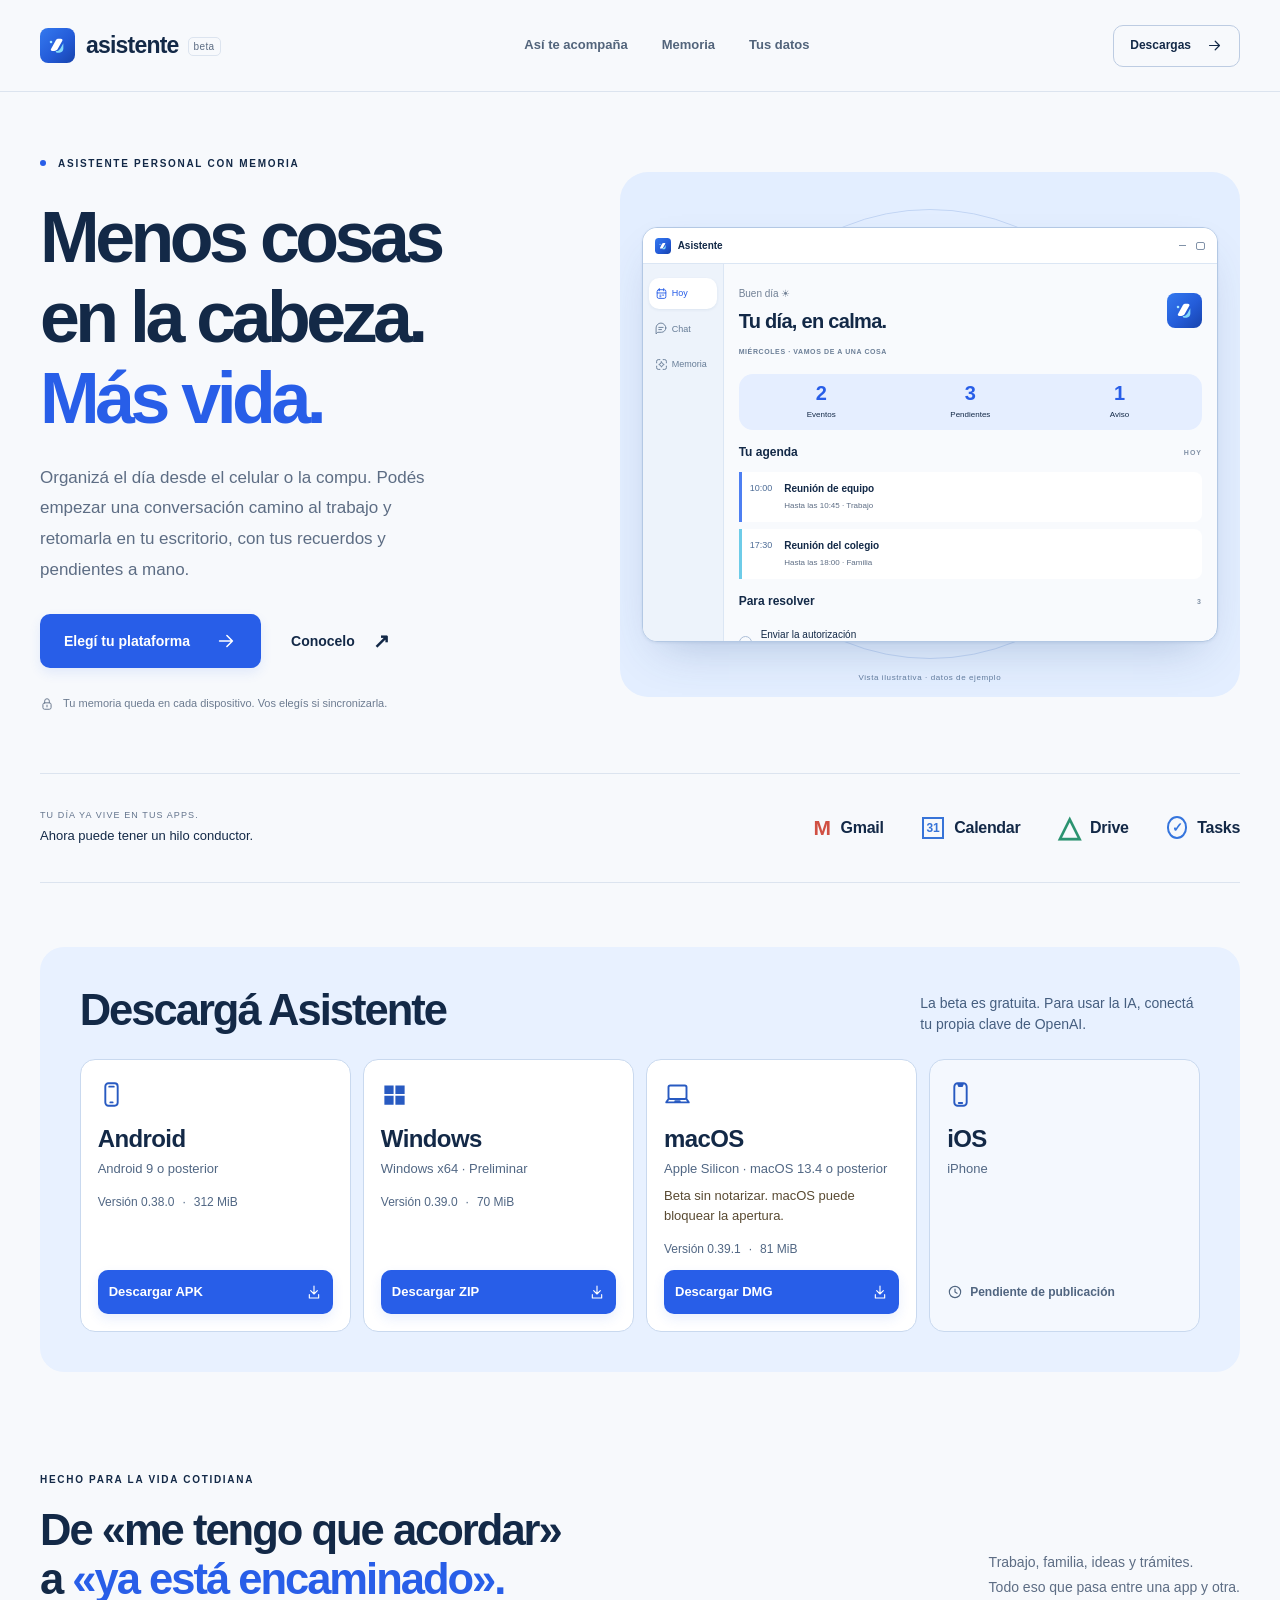
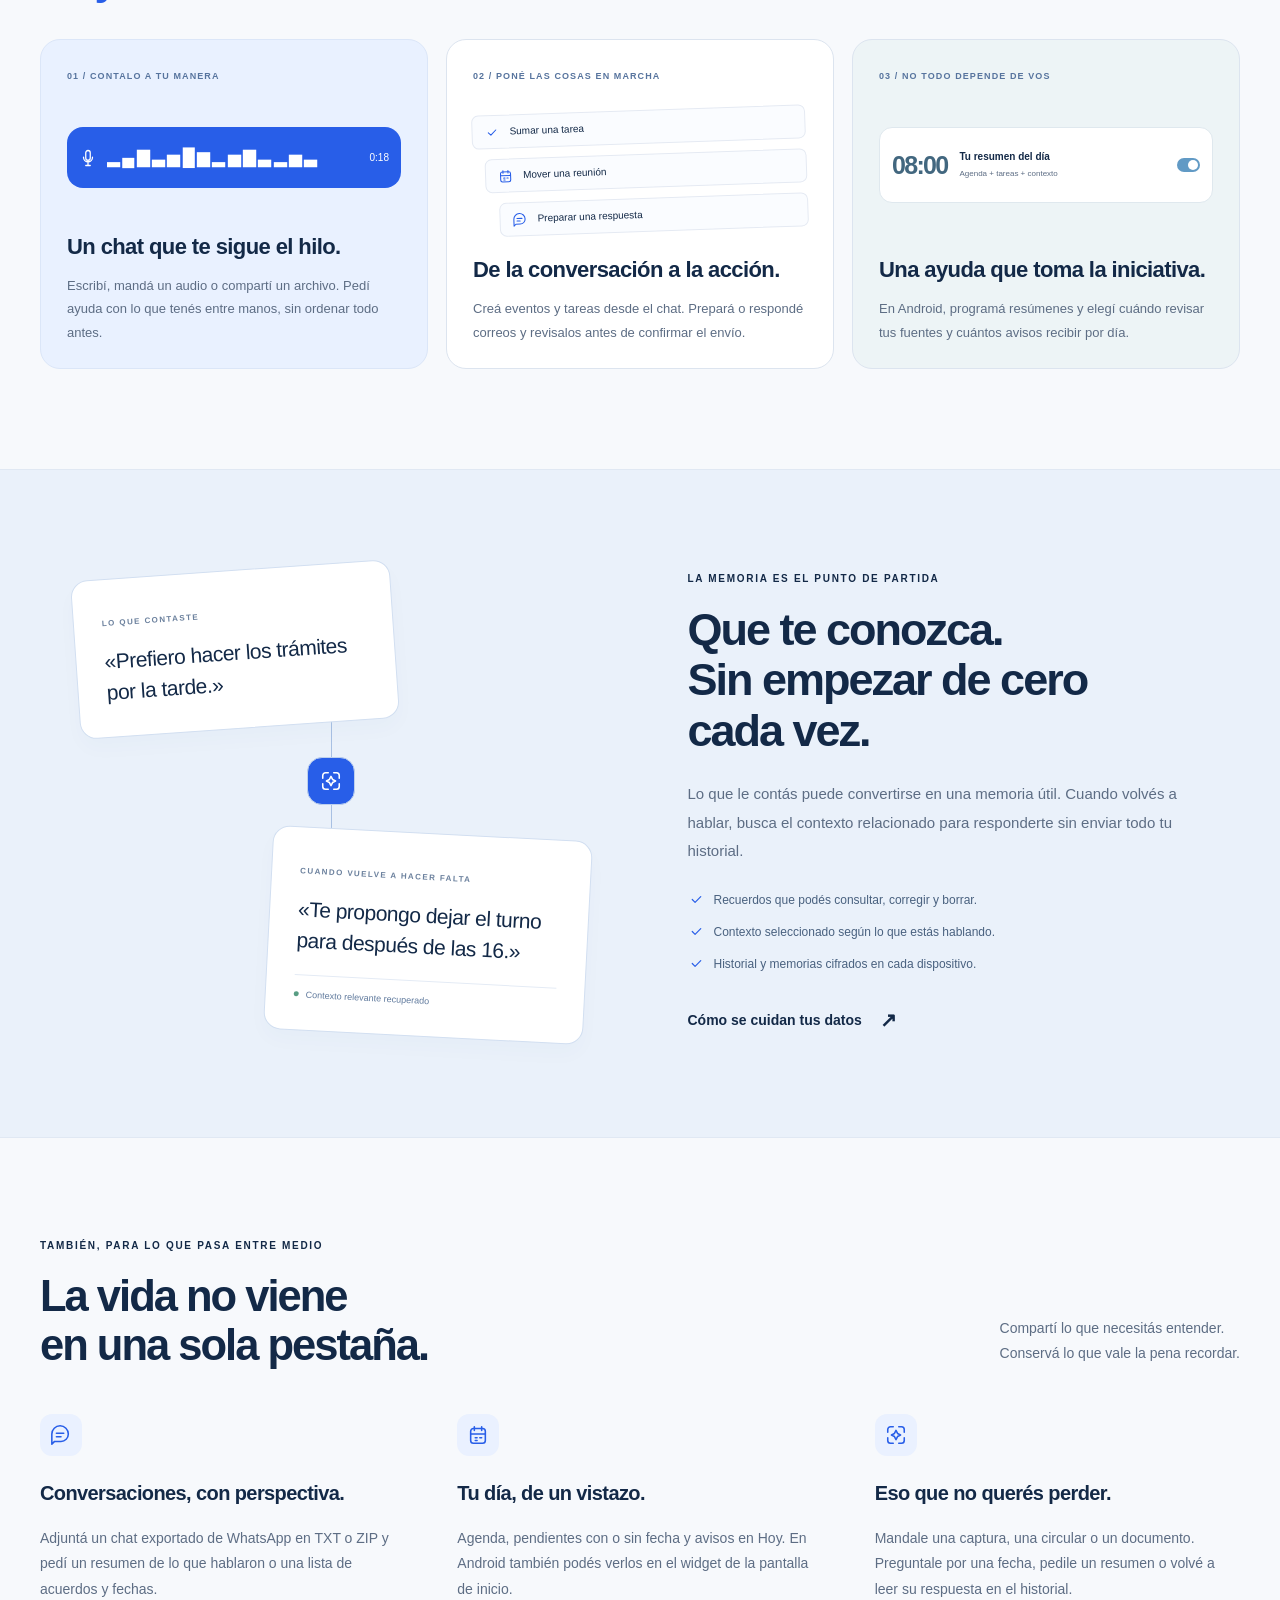
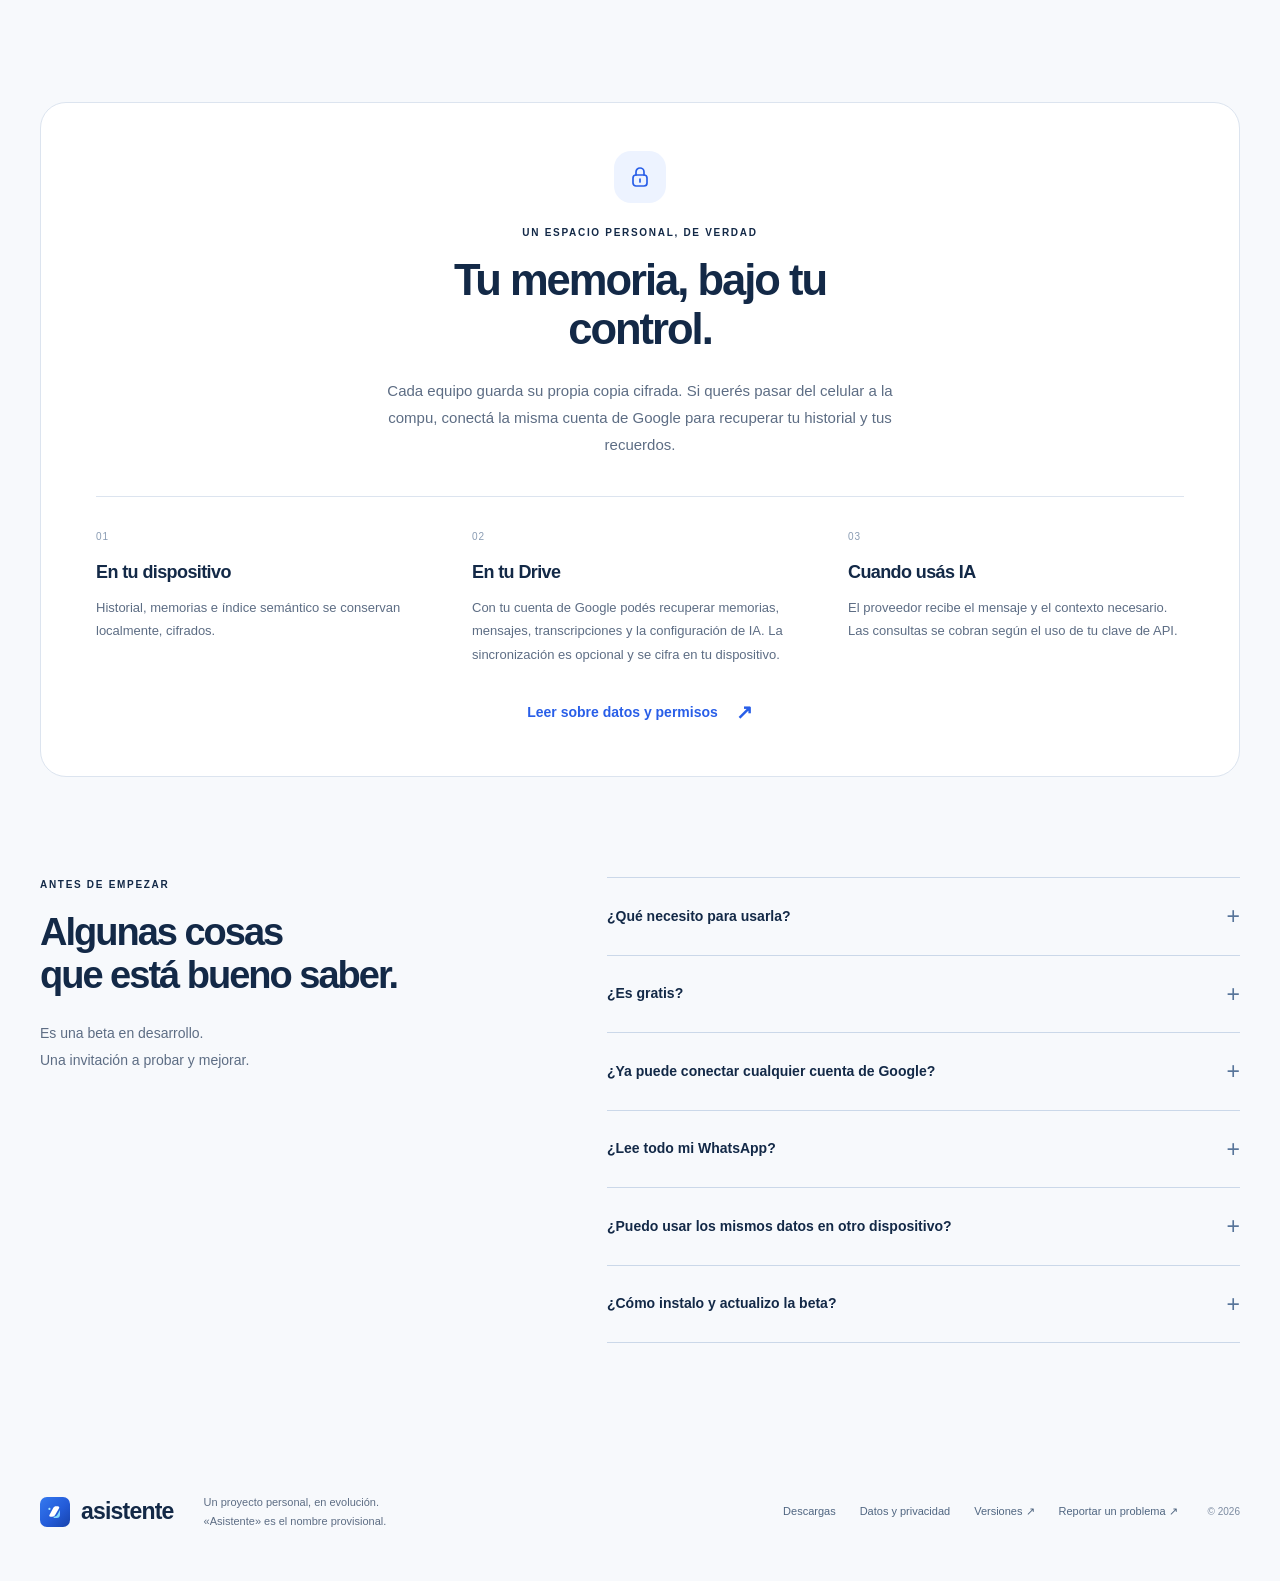
==== commit 1ade6754: "Publicar la descarga de Mac para Apple Silicon" ====
--- a/docs/index.html
+++ b/docs/index.html
@@ -5,7 +5,7 @@
   <meta charset="UTF-8"><meta name="viewport" content="width=device-width, initial-scale=1">
   <meta name="theme-color" content="#f7f9fc">
   <title>Asistente — Menos cosas en la cabeza. Más vida.</title>
-  <meta name="description" content="Tu asistente personal con memoria, chat y agenda. Descargá la beta para Android o Windows y consultá la disponibilidad para macOS y iOS.">
+  <meta name="description" content="Tu asistente personal con memoria, chat y agenda. Descargá la beta para Android, Windows o Mac con Apple Silicon. La versión de iPhone está en preparación.">
   <meta property="og:title" content="Asistente — Tu día, con más espacio">
   <meta property="og:description" content="Retomá tus conversaciones y recuerdos desde el celular o la compu. Encontrá la versión de Asistente para tu dispositivo.">
   <link rel="canonical" href="https://marottejm.github.io/asistente-android/"><meta property="og:url" content="https://marottejm.github.io/asistente-android/"><meta property="og:type" content="website"><meta property="og:locale" content="es_AR">
@@ -110,11 +110,13 @@
       <div class="platform-meta"><span>Versión 0.39.0</span><span>70 MiB</span></div>
       <a class="button button-primary" aria-label="Descargar ZIP para Windows x64" href="https://github.com/marottejm/asistente-android/releases/download/v0.39.0-nativos/asistente-windows-x64-0.39.0.zip">Descargar ZIP <svg aria-hidden="true"><use href="#download"/></svg></a>
     </article>
-    <article class="platform-card pending" aria-labelledby="platform-mac-heading">
+    <article class="platform-card" aria-labelledby="platform-mac-heading">
       <svg class="platform-icon" aria-hidden="true"><use href="#platform-mac"/></svg>
       <h3 id="platform-mac-heading">macOS</h3>
-      <p>Mac con Apple Silicon</p>
-      <span class="platform-status"><svg aria-hidden="true"><use href="#clock"/></svg>Pendiente de publicación</span>
+      <p>Apple Silicon · macOS 13.4 o posterior</p>
+      <p class="mac-beta-note" id="mac-beta-note">Beta sin notarizar. macOS puede bloquear la apertura.</p>
+      <div class="platform-meta"><span>Versión 0.39.1</span><span>81 MiB</span></div>
+      <a class="button button-primary" aria-label="Descargar DMG para Mac con Apple Silicon" aria-describedby="mac-beta-note" href="https://github.com/marottejm/asistente-android/releases/download/v0.39.1-macos/asistente-macos-arm64-0.39.1.dmg">Descargar DMG <svg aria-hidden="true"><use href="#download"/></svg></a>
     </article>
     <article class="platform-card pending" aria-labelledby="platform-ios-heading">
       <svg class="platform-icon" aria-hidden="true"><use href="#platform-iphone"/></svg>
@@ -139,12 +141,12 @@
 <section class="more section-shell section-space"><div class="section-heading"><div><span class="eyebrow">TAMBIÉN, PARA LO QUE PASA ENTRE MEDIO</span><h2>La vida no viene<br>en una sola pestaña.</h2></div><p>Compartí lo que necesitás entender.<br>Conservá lo que vale la pena recordar.</p></div><div class="detail-grid"><article><span class="detail-icon"><svg><use href="#chat"/></svg></span><h3>Conversaciones, con perspectiva.</h3><p>Adjuntá un chat exportado de WhatsApp en TXT o ZIP y pedí un resumen de lo que hablaron o una lista de acuerdos y fechas.</p></article><article><span class="detail-icon"><svg><use href="#calendar"/></svg></span><h3>Tu día, de un vistazo.</h3><p>Agenda, pendientes con o sin fecha y avisos en Hoy. En Android también podés verlos en el widget de la pantalla de inicio.</p></article><article><span class="detail-icon"><svg><use href="#memory"/></svg></span><h3>Eso que no querés perder.</h3><p>Mandale una captura, una circular o un documento. Preguntale por una fecha, pedile un resumen o volvé a leer su respuesta en el historial.</p></article></div></section>
 <section class="privacy-section section-shell" id="privacidad"><div class="privacy-top"><div class="privacy-symbol"><svg><use href="#lock"/></svg></div><span class="eyebrow">UN ESPACIO PERSONAL, DE VERDAD</span><h2>Tu memoria, bajo tu control.</h2><p>Cada equipo guarda su propia copia cifrada. Si querés pasar del celular a la compu, conectá la misma cuenta de Google para recuperar tu historial y tus recuerdos.</p></div><div class="privacy-columns"><article><span>01</span><h3>En tu dispositivo</h3><p>Historial, memorias e índice semántico se conservan localmente, cifrados.</p></article><article><span>02</span><h3>En tu Drive</h3><p>Con tu cuenta de Google podés recuperar memorias, mensajes, transcripciones y la configuración de IA. La sincronización es opcional y se cifra en tu dispositivo.</p></article><article><span>03</span><h3>Cuando usás IA</h3><p>El proveedor recibe el mensaje y el contexto necesario. Las consultas se cobran según el uso de tu clave de API.</p></article></div><a href="privacidad.html" class="text-link">Leer sobre datos y permisos <span>↗</span></a></section>
 <section class="faq section-shell section-space" id="preguntas"><div><span class="eyebrow">ANTES DE EMPEZAR</span><h2>Algunas cosas<br>que está bueno saber.</h2><p>Es una beta en desarrollo.<br>Una invitación a probar y mejorar.</p></div><div class="faq-items">
-  <details><summary>¿Qué necesito para usarla?<span>+</span></summary><div><p>La beta está disponible para Android 9 o posterior y para PC con Windows x64. Para conversar y analizar archivos necesitás tu propia clave de OpenAI. Las versiones para macOS y iPhone están pendientes de publicación.</p></div></details>
+  <details><summary>¿Qué necesito para usarla?<span>+</span></summary><div><p>Podés usar la beta en Android 9 o posterior, Windows x64 y Mac con chip Apple Silicon y macOS 13.4 o posterior. Para conversar y analizar archivos necesitás tu propia clave de OpenAI. La versión para iPhone está pendiente de publicación.</p></div></details>
   <details><summary>¿Es gratis?<span>+</span></summary><div><p>La descarga de la beta es gratuita. Las consultas de IA se facturan en tu cuenta de OpenAI según el uso.</p></div></details>
-  <details><summary>¿Ya puede conectar cualquier cuenta de Google?<span>+</span></summary><div><p>La cuenta de Google permite sincronizar tu espacio personal en Drive. Gmail, Calendar y Tasks piden permisos adicionales cuando los conectás. Google puede limitar el acceso a permisos pendientes de verificación. El chat con tu propia clave también funciona sin conectar una cuenta de Google.</p></div></details>
+  <details><summary>¿Ya puede conectar cualquier cuenta de Google?<span>+</span></summary><div><p>La cuenta de Google permite sincronizar tu espacio personal en Drive. Gmail, Calendar y Tasks te piden permiso la primera vez que los conectás en cada equipo. Google puede limitar el acceso a permisos pendientes de verificación. El chat con tu propia clave también funciona sin conectar una cuenta de Google.</p></div></details>
   <details><summary>¿Lee todo mi WhatsApp?<span>+</span></summary><div><p>No accede directamente a tu historial de WhatsApp. Podés importar un chat exportado en TXT/ZIP y, de forma opcional, permitirle analizar las notificaciones que Android le entregue. Los mensajes no recibidos, los borrados y los medios omitidos quedan fuera de ese alcance.</p></div></details>
   <details><summary>¿Puedo usar los mismos datos en otro dispositivo?<span>+</span></summary><div><p>Empezá en el dispositivo que ya tiene tus datos. En Ajustes → Cuenta de Google, elegí tu cuenta y esperá que termine la primera sincronización. Después entrá con la misma cuenta en el otro equipo. Recuperás memorias, conversaciones, transcripciones y tu clave personal de IA. Los cambios se combinan mientras las aplicaciones están abiertas. Las copias antiguas con frase se pueden migrar desde el teléfono que conserva los datos.</p></div></details>
-  <details><summary>¿Cómo instalo y actualizo la beta?<span>+</span></summary><div><p><strong>Android.</strong> Descargá el APK y abrilo. Si el sistema lo pide, permití la instalación desde tu navegador. Si ya usás la app, actualizala desde Ajustes → Actualizaciones para conservar tus datos.</p><p><strong>Windows.</strong> Descargá el ZIP y extraé la carpeta completa. Abrí <code>Asistente.exe</code> desde esa carpeta, junto a sus bibliotecas. Para actualizar, cerrá la app y abrí el ejecutable de la nueva versión.</p></div></details>
+  <details><summary>¿Cómo instalo y actualizo la beta?<span>+</span></summary><div><p><strong>Android.</strong> Descargá el APK y abrilo. Si el sistema lo pide, permití la instalación desde tu navegador. Si ya usás la app, actualizala desde Ajustes → Actualizaciones para conservar tus datos.</p><p><strong>Windows.</strong> Descargá el ZIP y extraé la carpeta completa. Abrí <code>Asistente.exe</code> desde esa carpeta, junto a sus bibliotecas. Para actualizar, cerrá la app y abrí el ejecutable de la nueva versión.</p><p><strong>Mac.</strong> Abrí el DMG y arrastrá Asistente a Aplicaciones. Para actualizar, cerrá la versión anterior antes de reemplazarla. Esta beta todavía está sin notarizar y macOS puede bloquear su apertura.</p></div></details>
 </div></section>
 
 </main>
--- a/docs/styles.css
+++ b/docs/styles.css
@@ -70,6 +70,7 @@
 .platform-icon { width: 27px; height: 27px; color: #285ac1; }
 .platform-card h3 { margin: 18px 0 6px; font-size: 24px; }
 .platform-card p, .platform-meta { margin: 0; color: #516784; font-size: 13px; line-height: 1.5; }
+.platform-card .mac-beta-note { margin-top: 8px; color: #594a32; }
 .platform-meta { display: flex; flex-wrap: wrap; gap: 2px 8px; margin: 15px 0 12px; font-size: 12px; }
 .platform-meta span + span::before { content: "·"; margin-right: 8px; }
 .platform-card .button { width: 100%; min-height: 44px; margin-top: auto; padding: 9px 10px; justify-content: space-between; gap: 6px; font-size: 13px; }
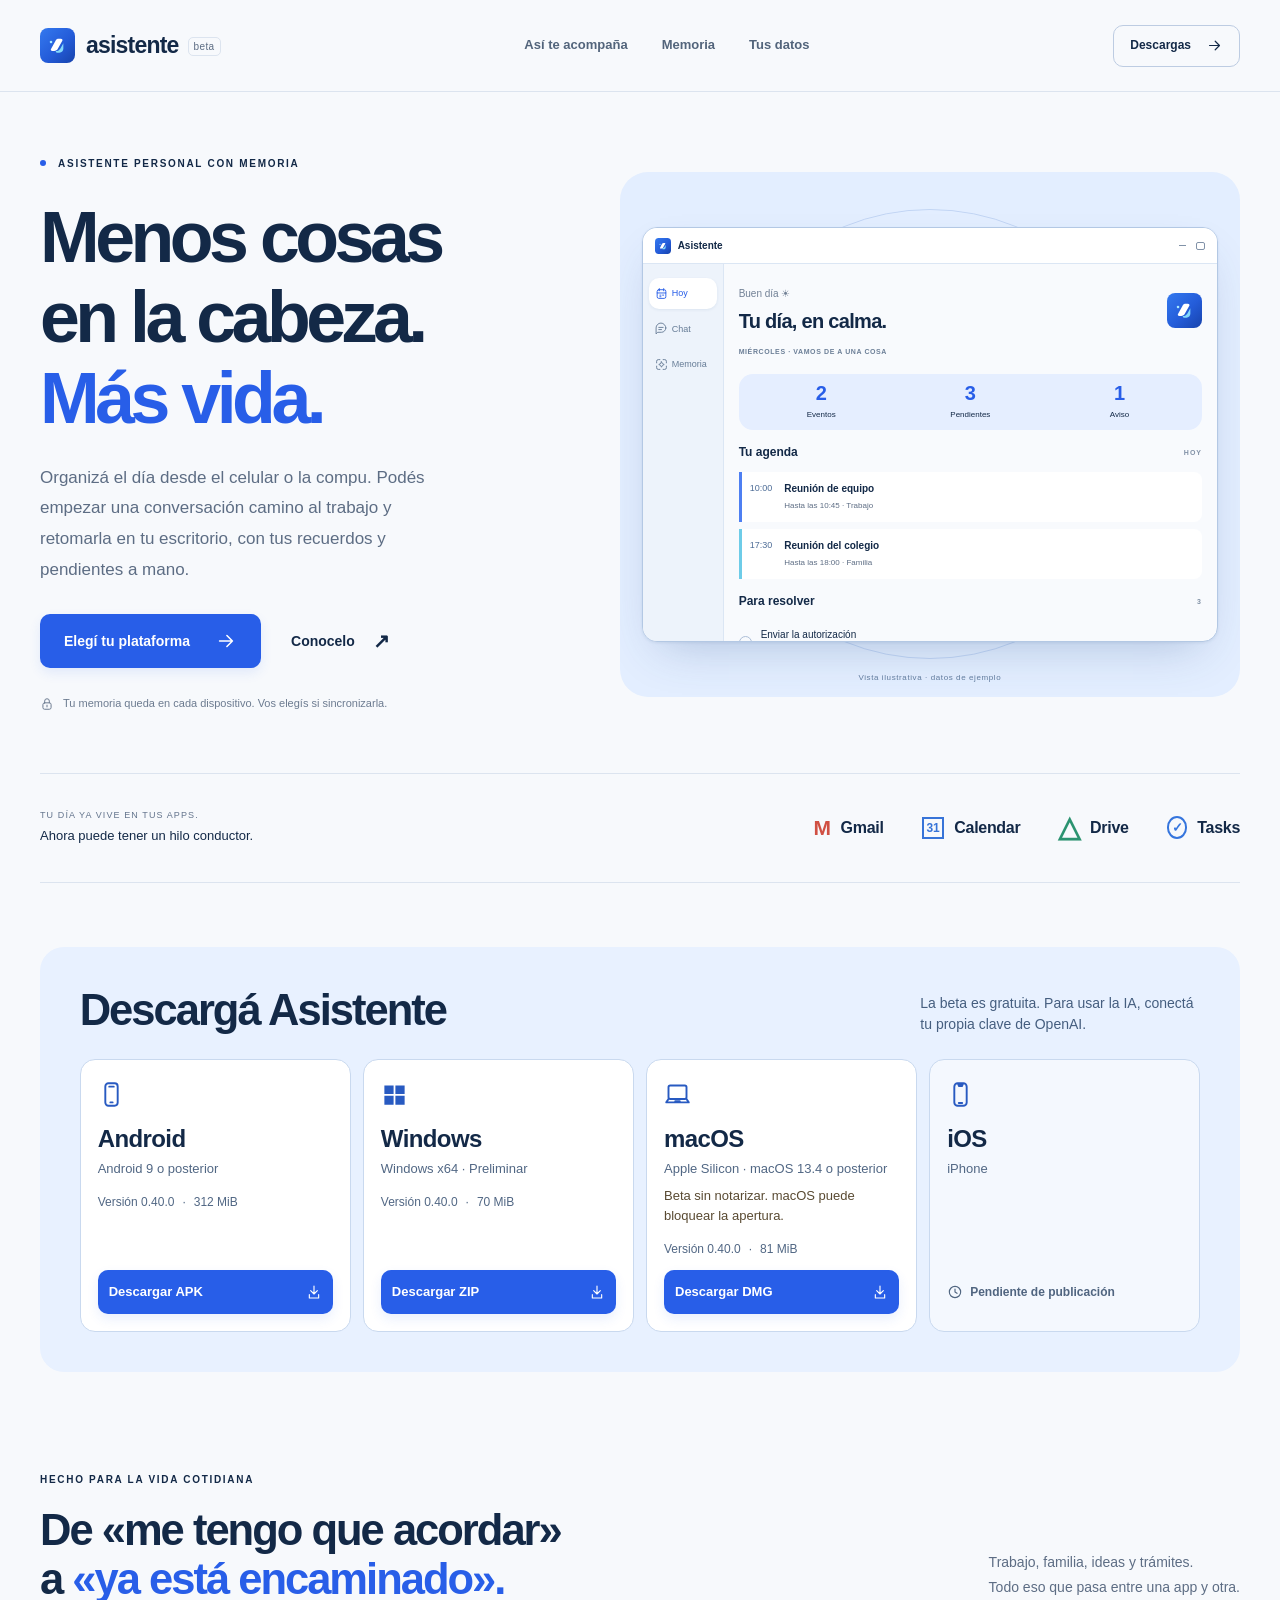
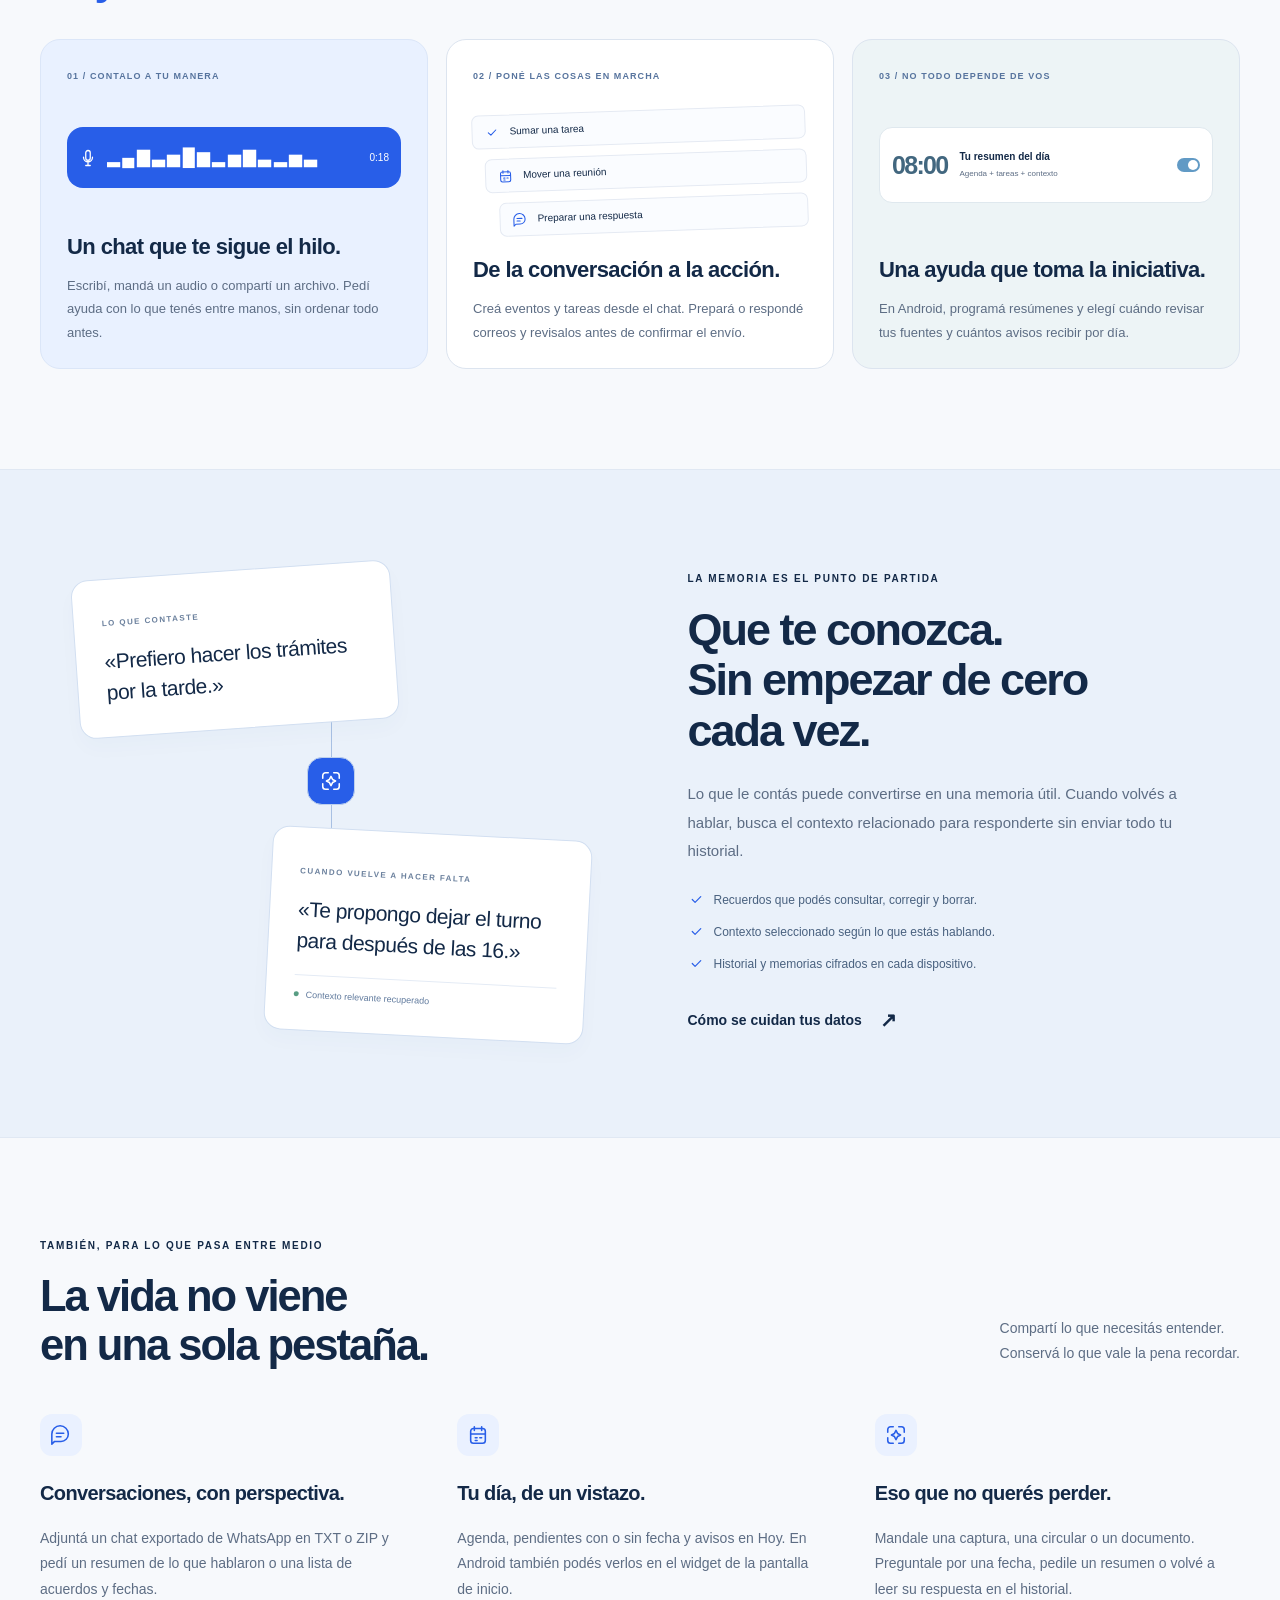
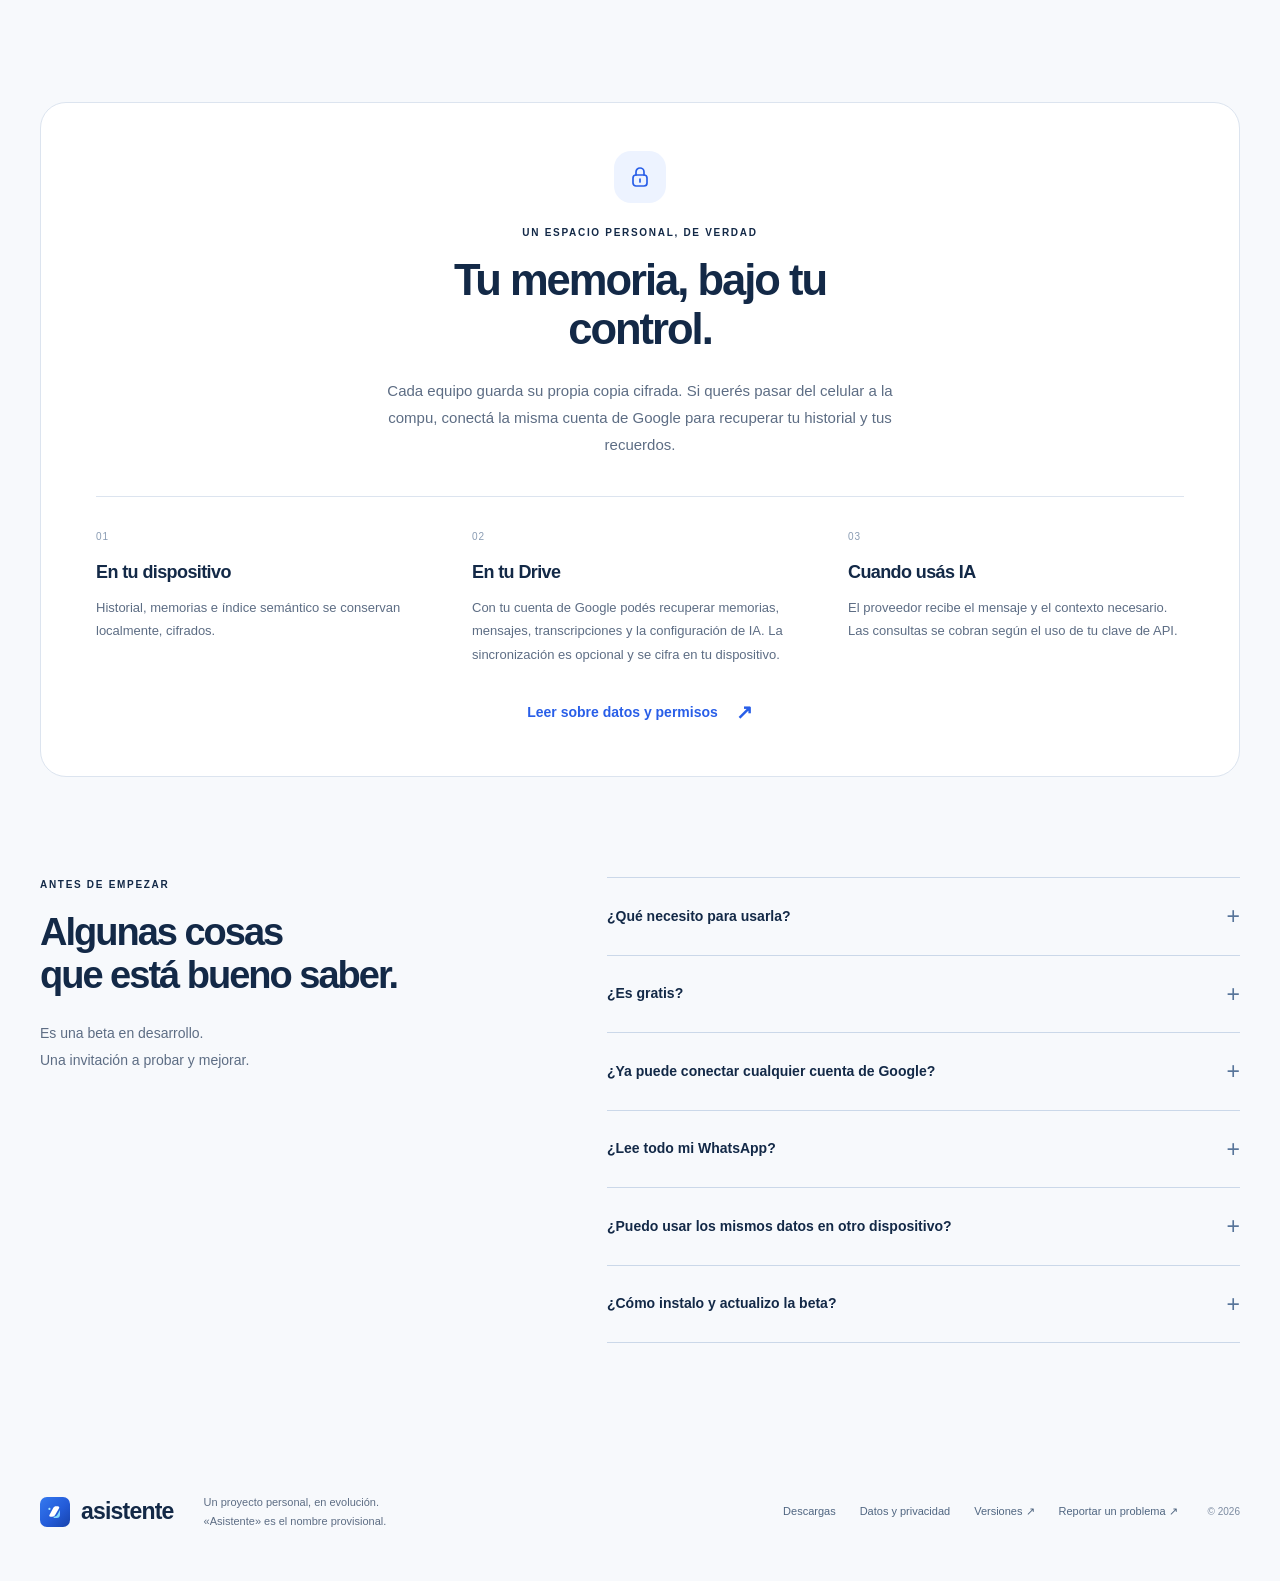
==== commit 46d3f18d: "Actualizar descargas y acceso a la cuenta en la beta 0.40.0" ====
--- a/docs/index.html
+++ b/docs/index.html
@@ -100,23 +100,23 @@
       <svg class="platform-icon" aria-hidden="true"><use href="#platform-phone"/></svg>
       <h3 id="platform-android-heading">Android</h3>
       <p>Android 9 o posterior</p>
-      <div class="platform-meta"><span data-version>Versión 0.38.0</span><span data-size>312 MiB</span></div>
-      <a class="button button-primary apk-link" aria-label="Descargar APK para Android" href="https://github.com/marottejm/asistente-android/releases/download/v0.38.0/asistente-0.38.0.apk">Descargar APK <svg aria-hidden="true"><use href="#download"/></svg></a>
+      <div class="platform-meta"><span data-version>Versión 0.40.0</span><span data-size>312 MiB</span></div>
+      <a class="button button-primary apk-link" aria-label="Descargar APK para Android" href="https://github.com/marottejm/asistente-android/releases/download/v0.40.0/asistente-0.40.0.apk">Descargar APK <svg aria-hidden="true"><use href="#download"/></svg></a>
     </article>
     <article class="platform-card" aria-labelledby="platform-windows-heading">
       <svg class="platform-icon" aria-hidden="true"><use href="#platform-windows"/></svg>
       <h3 id="platform-windows-heading">Windows</h3>
       <p>Windows x64 · Preliminar</p>
-      <div class="platform-meta"><span>Versión 0.39.0</span><span>70 MiB</span></div>
-      <a class="button button-primary" aria-label="Descargar ZIP para Windows x64" href="https://github.com/marottejm/asistente-android/releases/download/v0.39.0-nativos/asistente-windows-x64-0.39.0.zip">Descargar ZIP <svg aria-hidden="true"><use href="#download"/></svg></a>
+      <div class="platform-meta"><span>Versión 0.40.0</span><span>70 MiB</span></div>
+      <a class="button button-primary" aria-label="Descargar ZIP para Windows x64" href="https://github.com/marottejm/asistente-android/releases/download/v0.40.0/asistente-windows-x64-0.40.0.zip">Descargar ZIP <svg aria-hidden="true"><use href="#download"/></svg></a>
     </article>
     <article class="platform-card" aria-labelledby="platform-mac-heading">
       <svg class="platform-icon" aria-hidden="true"><use href="#platform-mac"/></svg>
       <h3 id="platform-mac-heading">macOS</h3>
       <p>Apple Silicon · macOS 13.4 o posterior</p>
       <p class="mac-beta-note" id="mac-beta-note">Beta sin notarizar. macOS puede bloquear la apertura.</p>
-      <div class="platform-meta"><span>Versión 0.39.1</span><span>81 MiB</span></div>
-      <a class="button button-primary" aria-label="Descargar DMG para Mac con Apple Silicon" aria-describedby="mac-beta-note" href="https://github.com/marottejm/asistente-android/releases/download/v0.39.1-macos/asistente-macos-arm64-0.39.1.dmg">Descargar DMG <svg aria-hidden="true"><use href="#download"/></svg></a>
+      <div class="platform-meta"><span>Versión 0.40.0</span><span>81 MiB</span></div>
+      <a class="button button-primary" aria-label="Descargar DMG para Mac con Apple Silicon" aria-describedby="mac-beta-note" href="https://github.com/marottejm/asistente-android/releases/download/v0.40.0/asistente-macos-arm64-0.40.0.dmg">Descargar DMG <svg aria-hidden="true"><use href="#download"/></svg></a>
     </article>
     <article class="platform-card pending" aria-labelledby="platform-ios-heading">
       <svg class="platform-icon" aria-hidden="true"><use href="#platform-iphone"/></svg>
@@ -142,10 +142,10 @@
 <section class="privacy-section section-shell" id="privacidad"><div class="privacy-top"><div class="privacy-symbol"><svg><use href="#lock"/></svg></div><span class="eyebrow">UN ESPACIO PERSONAL, DE VERDAD</span><h2>Tu memoria, bajo tu control.</h2><p>Cada equipo guarda su propia copia cifrada. Si querés pasar del celular a la compu, conectá la misma cuenta de Google para recuperar tu historial y tus recuerdos.</p></div><div class="privacy-columns"><article><span>01</span><h3>En tu dispositivo</h3><p>Historial, memorias e índice semántico se conservan localmente, cifrados.</p></article><article><span>02</span><h3>En tu Drive</h3><p>Con tu cuenta de Google podés recuperar memorias, mensajes, transcripciones y la configuración de IA. La sincronización es opcional y se cifra en tu dispositivo.</p></article><article><span>03</span><h3>Cuando usás IA</h3><p>El proveedor recibe el mensaje y el contexto necesario. Las consultas se cobran según el uso de tu clave de API.</p></article></div><a href="privacidad.html" class="text-link">Leer sobre datos y permisos <span>↗</span></a></section>
 <section class="faq section-shell section-space" id="preguntas"><div><span class="eyebrow">ANTES DE EMPEZAR</span><h2>Algunas cosas<br>que está bueno saber.</h2><p>Es una beta en desarrollo.<br>Una invitación a probar y mejorar.</p></div><div class="faq-items">
   <details><summary>¿Qué necesito para usarla?<span>+</span></summary><div><p>Podés usar la beta en Android 9 o posterior, Windows x64 y Mac con chip Apple Silicon y macOS 13.4 o posterior. Para conversar y analizar archivos necesitás tu propia clave de OpenAI. La versión para iPhone está pendiente de publicación.</p></div></details>
-  <details><summary>¿Es gratis?<span>+</span></summary><div><p>La descarga de la beta es gratuita. Las consultas de IA se facturan en tu cuenta de OpenAI según el uso.</p></div></details>
-  <details><summary>¿Ya puede conectar cualquier cuenta de Google?<span>+</span></summary><div><p>La cuenta de Google permite sincronizar tu espacio personal en Drive. Gmail, Calendar y Tasks te piden permiso la primera vez que los conectás en cada equipo. Google puede limitar el acceso a permisos pendientes de verificación. El chat con tu propia clave también funciona sin conectar una cuenta de Google.</p></div></details>
+  <details><summary>¿Es gratis?<span>+</span></summary><div><p>La descarga es gratuita. Hoy podés usar tu propia clave de OpenAI y pagar el consumo a ese proveedor. La suscripción con IA incluida todavía no está a la venta.</p></div></details>
+  <details><summary>¿Ya puede conectar cualquier cuenta de Google?<span>+</span></summary><div><p>Podés iniciar sesión con Google o con un correo verificado desde Ajustes → Cuenta. Para recuperar tus recuerdos en otro equipo, autorizá tu Google Drive. Gmail, Calendar y Tasks te piden permiso la primera vez que los conectás en cada equipo. Google puede limitar el acceso a permisos pendientes de verificación. El chat con tu propia clave también funciona sin conectar una cuenta de Google.</p></div></details>
   <details><summary>¿Lee todo mi WhatsApp?<span>+</span></summary><div><p>No accede directamente a tu historial de WhatsApp. Podés importar un chat exportado en TXT/ZIP y, de forma opcional, permitirle analizar las notificaciones que Android le entregue. Los mensajes no recibidos, los borrados y los medios omitidos quedan fuera de ese alcance.</p></div></details>
-  <details><summary>¿Puedo usar los mismos datos en otro dispositivo?<span>+</span></summary><div><p>Empezá en el dispositivo que ya tiene tus datos. En Ajustes → Cuenta de Google, elegí tu cuenta y esperá que termine la primera sincronización. Después entrá con la misma cuenta en el otro equipo. Recuperás memorias, conversaciones, transcripciones y tu clave personal de IA. Los cambios se combinan mientras las aplicaciones están abiertas. Las copias antiguas con frase se pueden migrar desde el teléfono que conserva los datos.</p></div></details>
+  <details><summary>¿Puedo usar los mismos datos en otro dispositivo?<span>+</span></summary><div><p>Empezá en el dispositivo que ya tiene tus datos. En Ajustes → Cuenta, elegí tu cuenta y esperá que termine la primera sincronización. Después entrá con la misma cuenta en el otro equipo. Recuperás memorias, conversaciones, transcripciones y tu clave personal de IA. Los cambios se combinan mientras las aplicaciones están abiertas. Las copias antiguas con frase se pueden migrar desde el teléfono que conserva los datos.</p></div></details>
   <details><summary>¿Cómo instalo y actualizo la beta?<span>+</span></summary><div><p><strong>Android.</strong> Descargá el APK y abrilo. Si el sistema lo pide, permití la instalación desde tu navegador. Si ya usás la app, actualizala desde Ajustes → Actualizaciones para conservar tus datos.</p><p><strong>Windows.</strong> Descargá el ZIP y extraé la carpeta completa. Abrí <code>Asistente.exe</code> desde esa carpeta, junto a sus bibliotecas. Para actualizar, cerrá la app y abrí el ejecutable de la nueva versión.</p><p><strong>Mac.</strong> Abrí el DMG y arrastrá Asistente a Aplicaciones. Para actualizar, cerrá la versión anterior antes de reemplazarla. Esta beta todavía está sin notarizar y macOS puede bloquear su apertura.</p></div></details>
 </div></section>
 
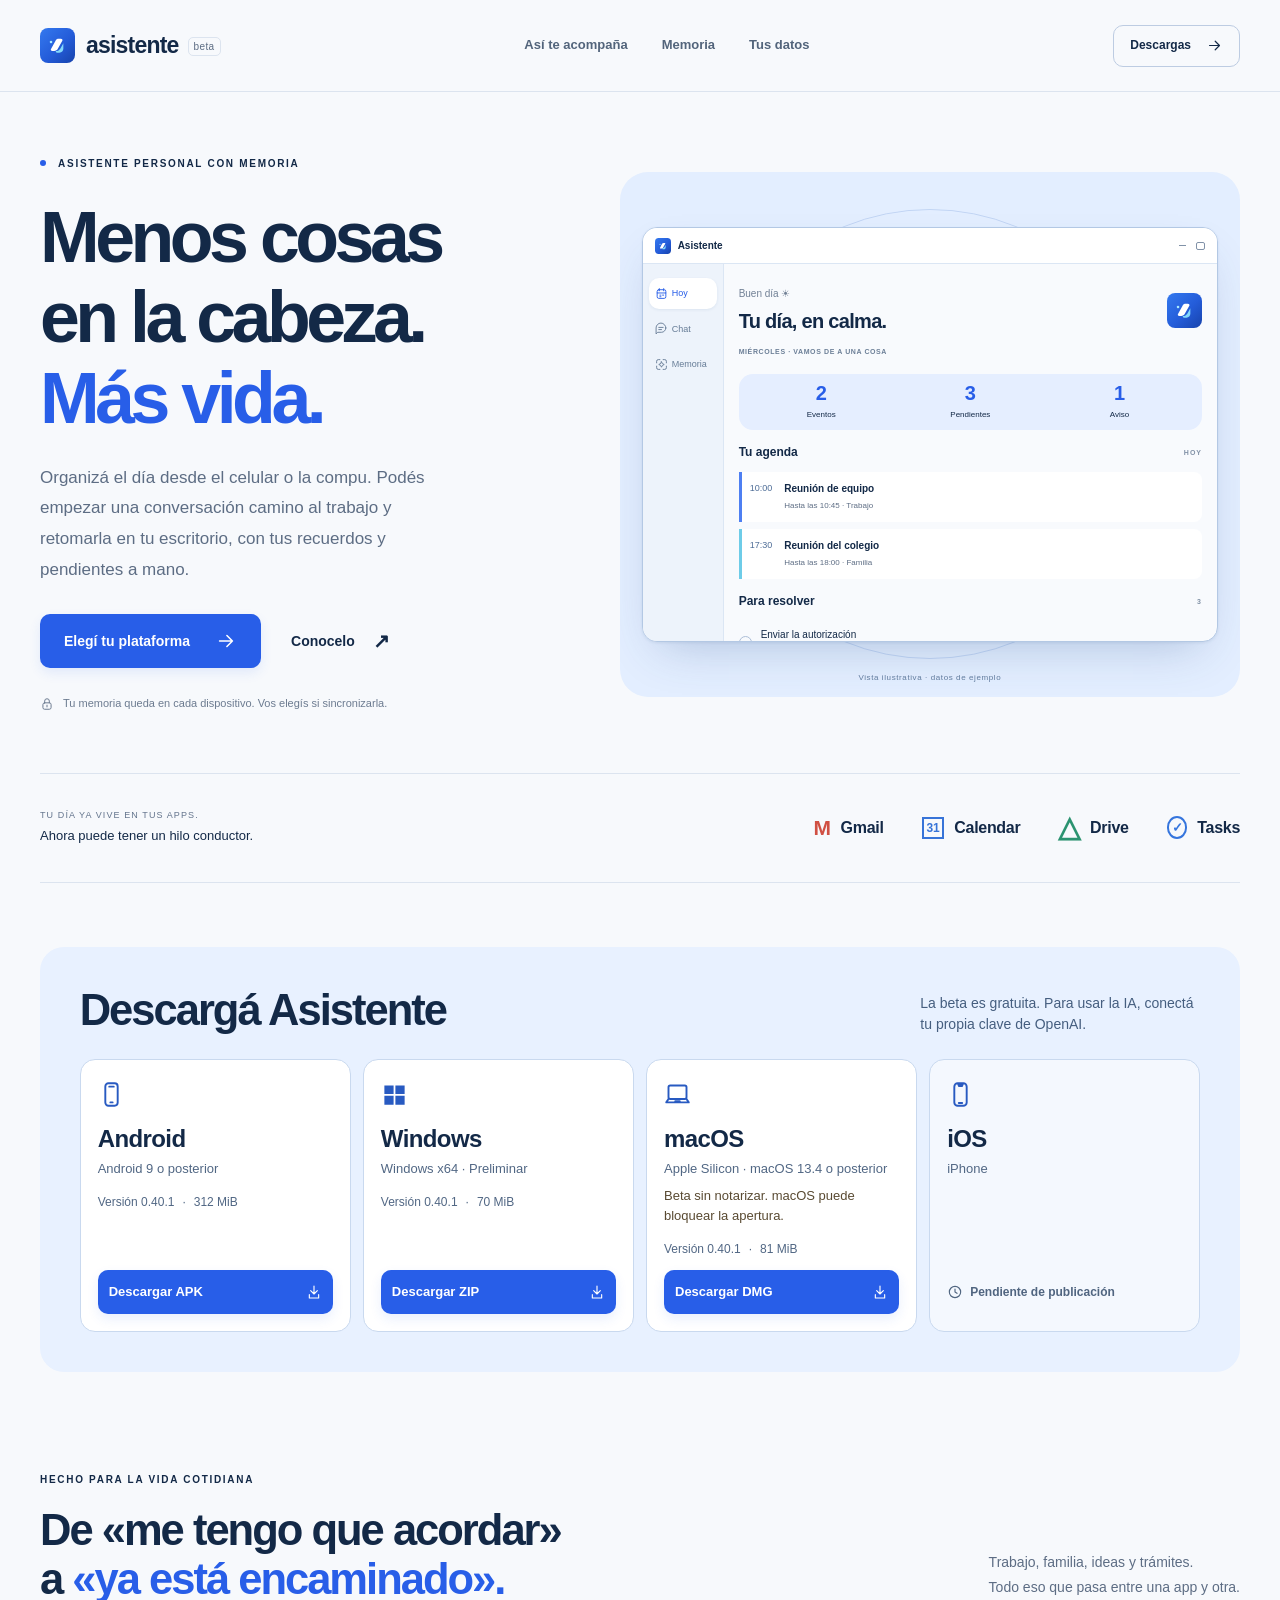
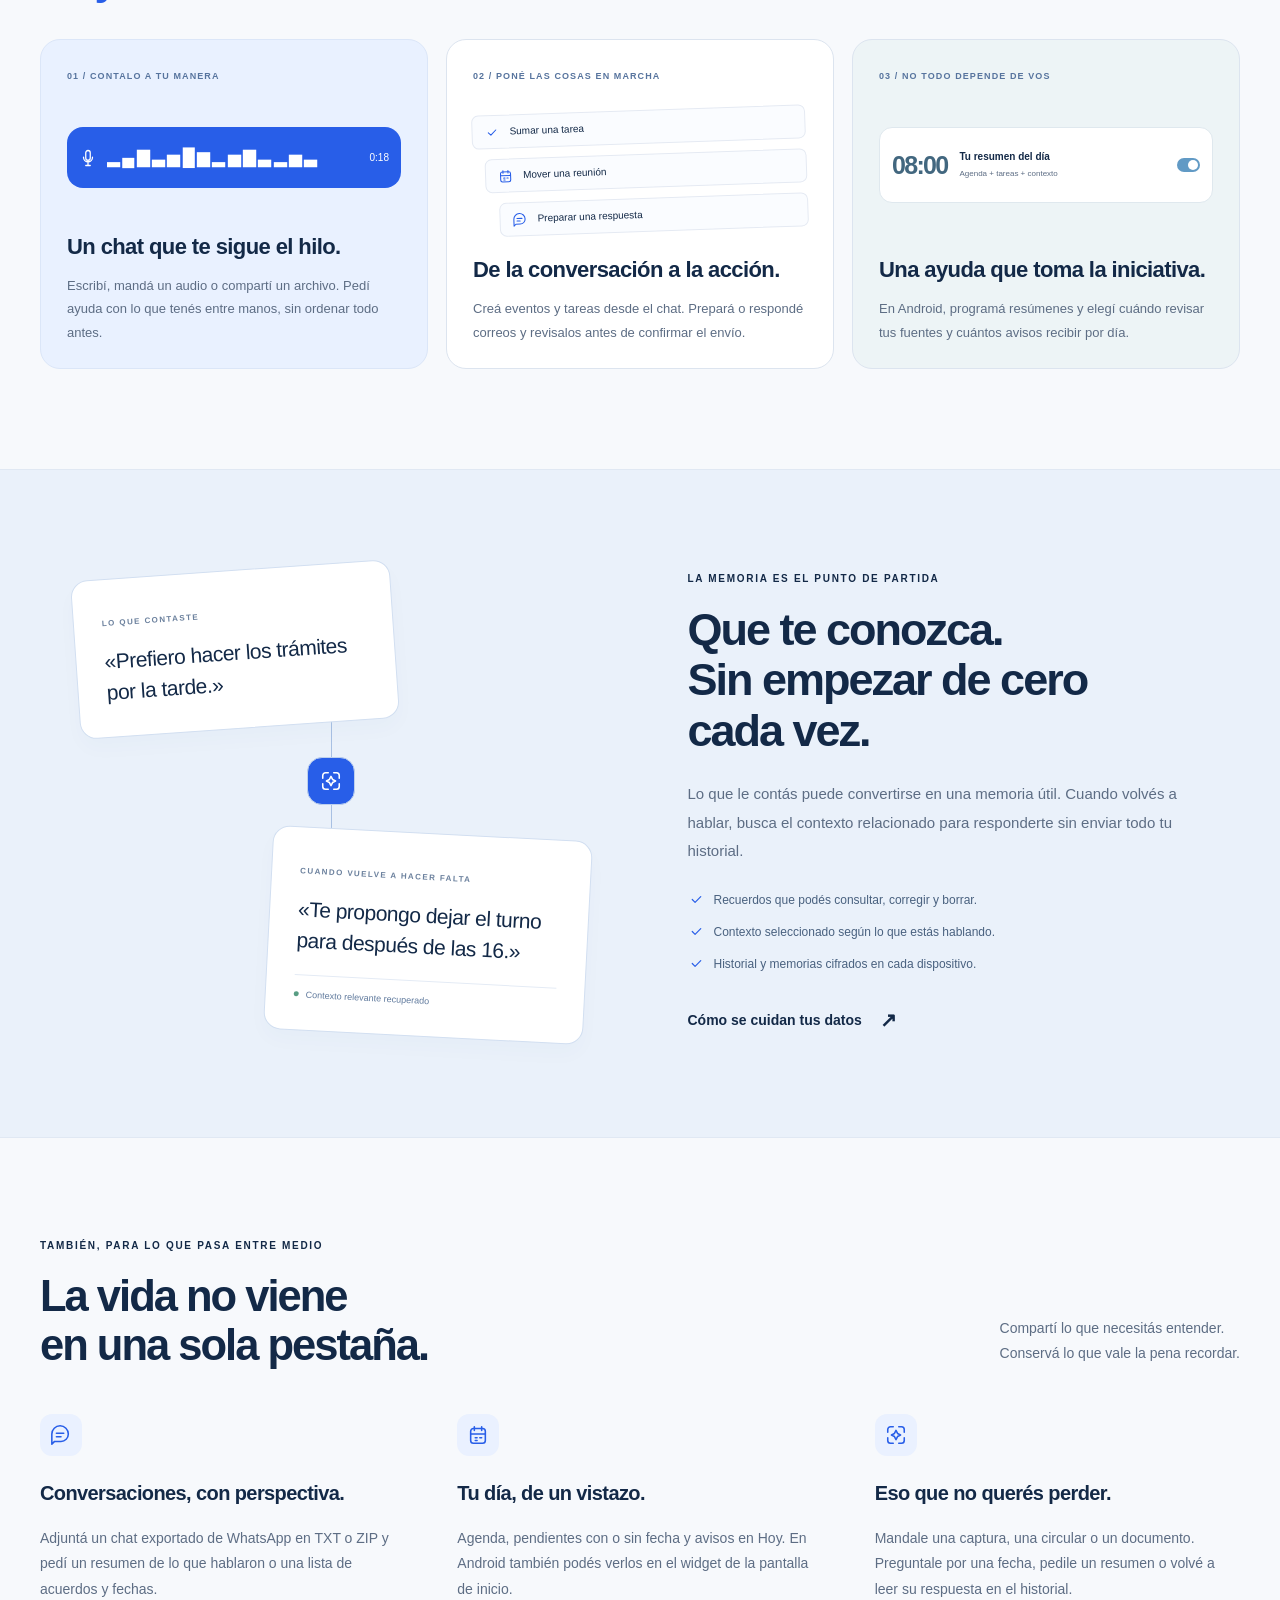
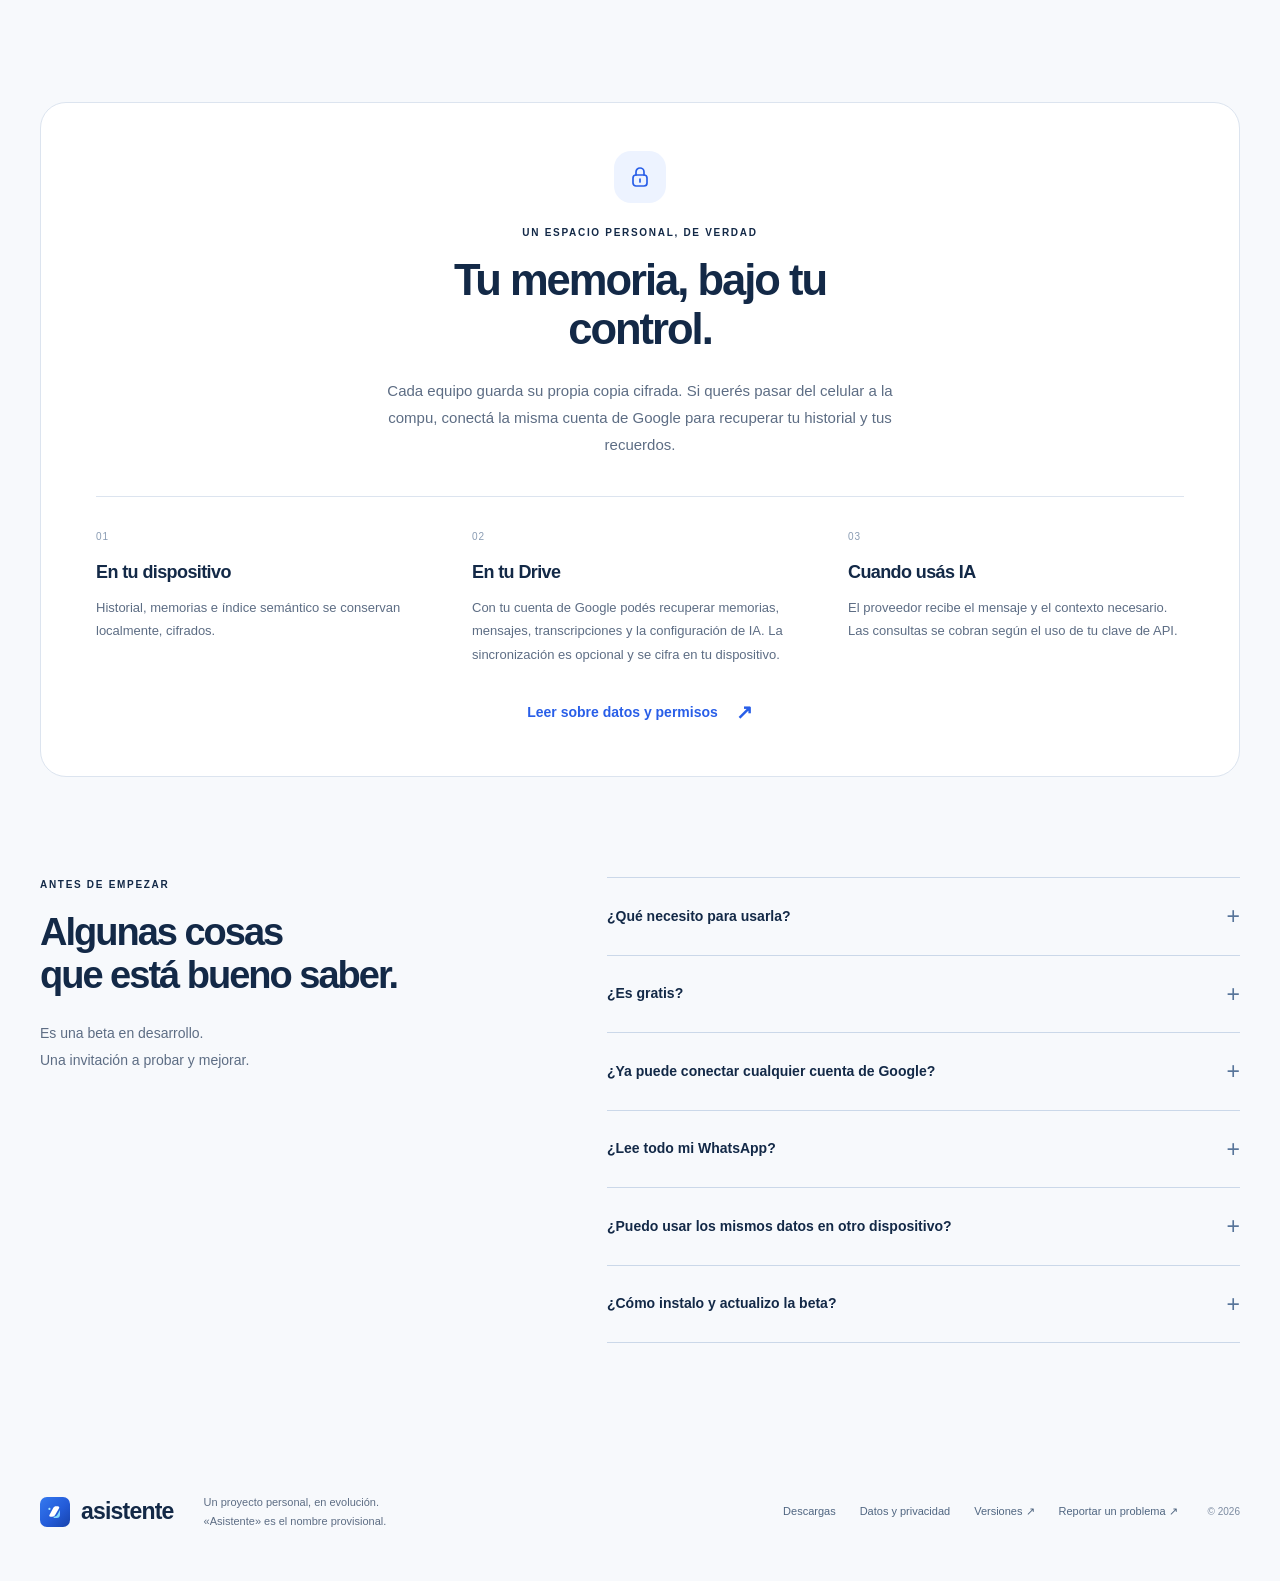
==== commit f4a757d8: "Publicar clientes con acceso al servicio comercial" ====
--- a/docs/index.html
+++ b/docs/index.html
@@ -100,23 +100,23 @@
       <svg class="platform-icon" aria-hidden="true"><use href="#platform-phone"/></svg>
       <h3 id="platform-android-heading">Android</h3>
       <p>Android 9 o posterior</p>
-      <div class="platform-meta"><span data-version>Versión 0.40.0</span><span data-size>312 MiB</span></div>
-      <a class="button button-primary apk-link" aria-label="Descargar APK para Android" href="https://github.com/marottejm/asistente-android/releases/download/v0.40.0/asistente-0.40.0.apk">Descargar APK <svg aria-hidden="true"><use href="#download"/></svg></a>
+      <div class="platform-meta"><span data-version>Versión 0.40.1</span><span data-size>312 MiB</span></div>
+      <a class="button button-primary apk-link" aria-label="Descargar APK para Android" href="https://github.com/marottejm/asistente-android/releases/download/v0.40.1/asistente-0.40.1.apk">Descargar APK <svg aria-hidden="true"><use href="#download"/></svg></a>
     </article>
     <article class="platform-card" aria-labelledby="platform-windows-heading">
       <svg class="platform-icon" aria-hidden="true"><use href="#platform-windows"/></svg>
       <h3 id="platform-windows-heading">Windows</h3>
       <p>Windows x64 · Preliminar</p>
-      <div class="platform-meta"><span>Versión 0.40.0</span><span>70 MiB</span></div>
-      <a class="button button-primary" aria-label="Descargar ZIP para Windows x64" href="https://github.com/marottejm/asistente-android/releases/download/v0.40.0/asistente-windows-x64-0.40.0.zip">Descargar ZIP <svg aria-hidden="true"><use href="#download"/></svg></a>
+      <div class="platform-meta"><span>Versión 0.40.1</span><span>70 MiB</span></div>
+      <a class="button button-primary" aria-label="Descargar ZIP para Windows x64" href="https://github.com/marottejm/asistente-android/releases/download/v0.40.1/asistente-windows-x64-0.40.1.zip">Descargar ZIP <svg aria-hidden="true"><use href="#download"/></svg></a>
     </article>
     <article class="platform-card" aria-labelledby="platform-mac-heading">
       <svg class="platform-icon" aria-hidden="true"><use href="#platform-mac"/></svg>
       <h3 id="platform-mac-heading">macOS</h3>
       <p>Apple Silicon · macOS 13.4 o posterior</p>
       <p class="mac-beta-note" id="mac-beta-note">Beta sin notarizar. macOS puede bloquear la apertura.</p>
-      <div class="platform-meta"><span>Versión 0.40.0</span><span>81 MiB</span></div>
-      <a class="button button-primary" aria-label="Descargar DMG para Mac con Apple Silicon" aria-describedby="mac-beta-note" href="https://github.com/marottejm/asistente-android/releases/download/v0.40.0/asistente-macos-arm64-0.40.0.dmg">Descargar DMG <svg aria-hidden="true"><use href="#download"/></svg></a>
+      <div class="platform-meta"><span>Versión 0.40.1</span><span>81 MiB</span></div>
+      <a class="button button-primary" aria-label="Descargar DMG para Mac con Apple Silicon" aria-describedby="mac-beta-note" href="https://github.com/marottejm/asistente-android/releases/download/v0.40.1/asistente-macos-arm64-0.40.1.dmg">Descargar DMG <svg aria-hidden="true"><use href="#download"/></svg></a>
     </article>
     <article class="platform-card pending" aria-labelledby="platform-ios-heading">
       <svg class="platform-icon" aria-hidden="true"><use href="#platform-iphone"/></svg>
@@ -141,8 +141,8 @@
 <section class="more section-shell section-space"><div class="section-heading"><div><span class="eyebrow">TAMBIÉN, PARA LO QUE PASA ENTRE MEDIO</span><h2>La vida no viene<br>en una sola pestaña.</h2></div><p>Compartí lo que necesitás entender.<br>Conservá lo que vale la pena recordar.</p></div><div class="detail-grid"><article><span class="detail-icon"><svg><use href="#chat"/></svg></span><h3>Conversaciones, con perspectiva.</h3><p>Adjuntá un chat exportado de WhatsApp en TXT o ZIP y pedí un resumen de lo que hablaron o una lista de acuerdos y fechas.</p></article><article><span class="detail-icon"><svg><use href="#calendar"/></svg></span><h3>Tu día, de un vistazo.</h3><p>Agenda, pendientes con o sin fecha y avisos en Hoy. En Android también podés verlos en el widget de la pantalla de inicio.</p></article><article><span class="detail-icon"><svg><use href="#memory"/></svg></span><h3>Eso que no querés perder.</h3><p>Mandale una captura, una circular o un documento. Preguntale por una fecha, pedile un resumen o volvé a leer su respuesta en el historial.</p></article></div></section>
 <section class="privacy-section section-shell" id="privacidad"><div class="privacy-top"><div class="privacy-symbol"><svg><use href="#lock"/></svg></div><span class="eyebrow">UN ESPACIO PERSONAL, DE VERDAD</span><h2>Tu memoria, bajo tu control.</h2><p>Cada equipo guarda su propia copia cifrada. Si querés pasar del celular a la compu, conectá la misma cuenta de Google para recuperar tu historial y tus recuerdos.</p></div><div class="privacy-columns"><article><span>01</span><h3>En tu dispositivo</h3><p>Historial, memorias e índice semántico se conservan localmente, cifrados.</p></article><article><span>02</span><h3>En tu Drive</h3><p>Con tu cuenta de Google podés recuperar memorias, mensajes, transcripciones y la configuración de IA. La sincronización es opcional y se cifra en tu dispositivo.</p></article><article><span>03</span><h3>Cuando usás IA</h3><p>El proveedor recibe el mensaje y el contexto necesario. Las consultas se cobran según el uso de tu clave de API.</p></article></div><a href="privacidad.html" class="text-link">Leer sobre datos y permisos <span>↗</span></a></section>
 <section class="faq section-shell section-space" id="preguntas"><div><span class="eyebrow">ANTES DE EMPEZAR</span><h2>Algunas cosas<br>que está bueno saber.</h2><p>Es una beta en desarrollo.<br>Una invitación a probar y mejorar.</p></div><div class="faq-items">
-  <details><summary>¿Qué necesito para usarla?<span>+</span></summary><div><p>Podés usar la beta en Android 9 o posterior, Windows x64 y Mac con chip Apple Silicon y macOS 13.4 o posterior. Para conversar y analizar archivos necesitás tu propia clave de OpenAI. La versión para iPhone está pendiente de publicación.</p></div></details>
-  <details><summary>¿Es gratis?<span>+</span></summary><div><p>La descarga es gratuita. Hoy podés usar tu propia clave de OpenAI y pagar el consumo a ese proveedor. La suscripción con IA incluida todavía no está a la venta.</p></div></details>
+  <details><summary>¿Qué necesito para usarla?<span>+</span></summary><div><p>Podés usar la beta en Android 9 o posterior, Windows x64 y Mac con chip Apple Silicon y macOS 13.4 o posterior. Para conversar y analizar archivos podés usar una clave propia de OpenAI o una suscripción activa con IA incluida. La versión para iPhone está pendiente de publicación.</p></div></details>
+  <details><summary>¿Es gratis?<span>+</span></summary><div><p>La descarga es gratuita. Hoy podés usar tu propia clave de OpenAI y pagar el consumo a ese proveedor. La app muestra el precio y la disponibilidad de la suscripción en Ajustes → Cuenta → Mi plan y modalidad de IA. <a href="https://asistente-plan-877145749017.southamerica-east1.run.app/">Consultar el plan</a>.</p></div></details>
   <details><summary>¿Ya puede conectar cualquier cuenta de Google?<span>+</span></summary><div><p>Podés iniciar sesión con Google o con un correo verificado desde Ajustes → Cuenta. Para recuperar tus recuerdos en otro equipo, autorizá tu Google Drive. Gmail, Calendar y Tasks te piden permiso la primera vez que los conectás en cada equipo. Google puede limitar el acceso a permisos pendientes de verificación. El chat con tu propia clave también funciona sin conectar una cuenta de Google.</p></div></details>
   <details><summary>¿Lee todo mi WhatsApp?<span>+</span></summary><div><p>No accede directamente a tu historial de WhatsApp. Podés importar un chat exportado en TXT/ZIP y, de forma opcional, permitirle analizar las notificaciones que Android le entregue. Los mensajes no recibidos, los borrados y los medios omitidos quedan fuera de ese alcance.</p></div></details>
   <details><summary>¿Puedo usar los mismos datos en otro dispositivo?<span>+</span></summary><div><p>Empezá en el dispositivo que ya tiene tus datos. En Ajustes → Cuenta, elegí tu cuenta y esperá que termine la primera sincronización. Después entrá con la misma cuenta en el otro equipo. Recuperás memorias, conversaciones, transcripciones y tu clave personal de IA. Los cambios se combinan mientras las aplicaciones están abiertas. Las copias antiguas con frase se pueden migrar desde el teléfono que conserva los datos.</p></div></details>
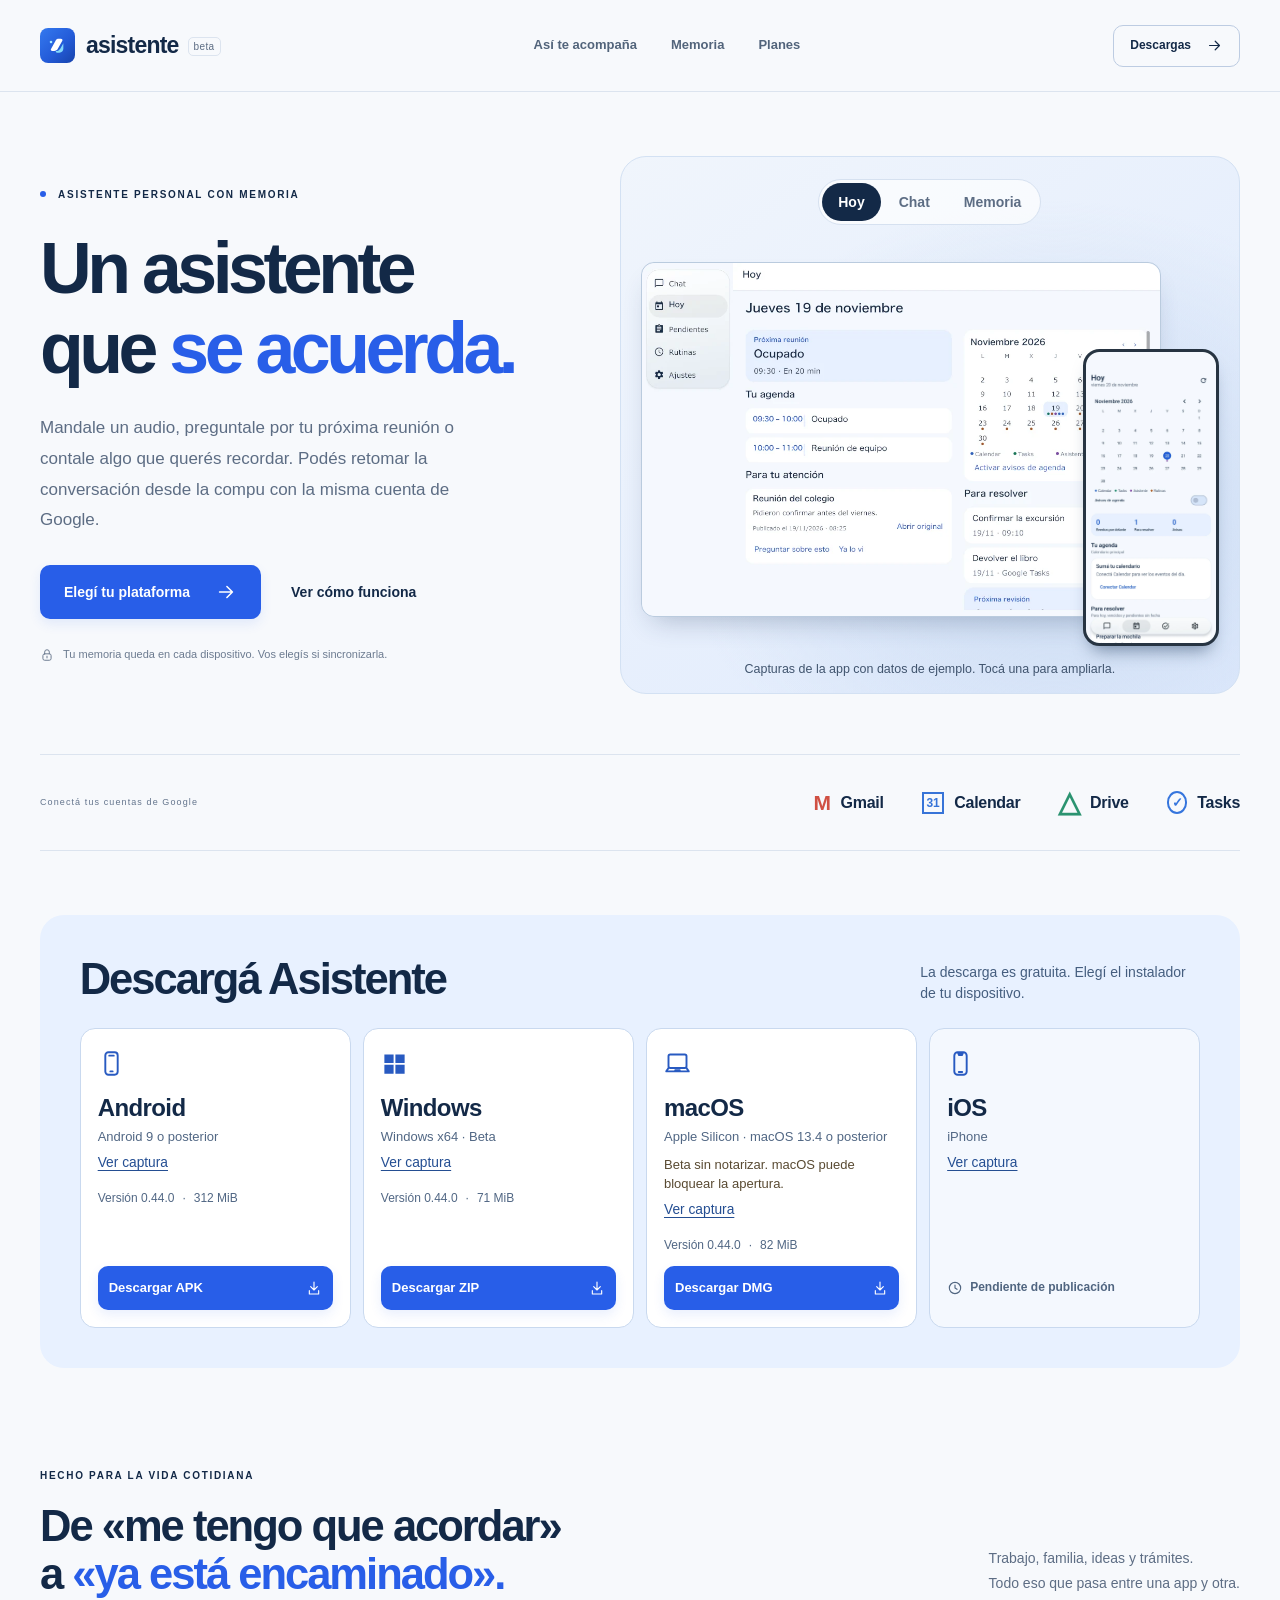
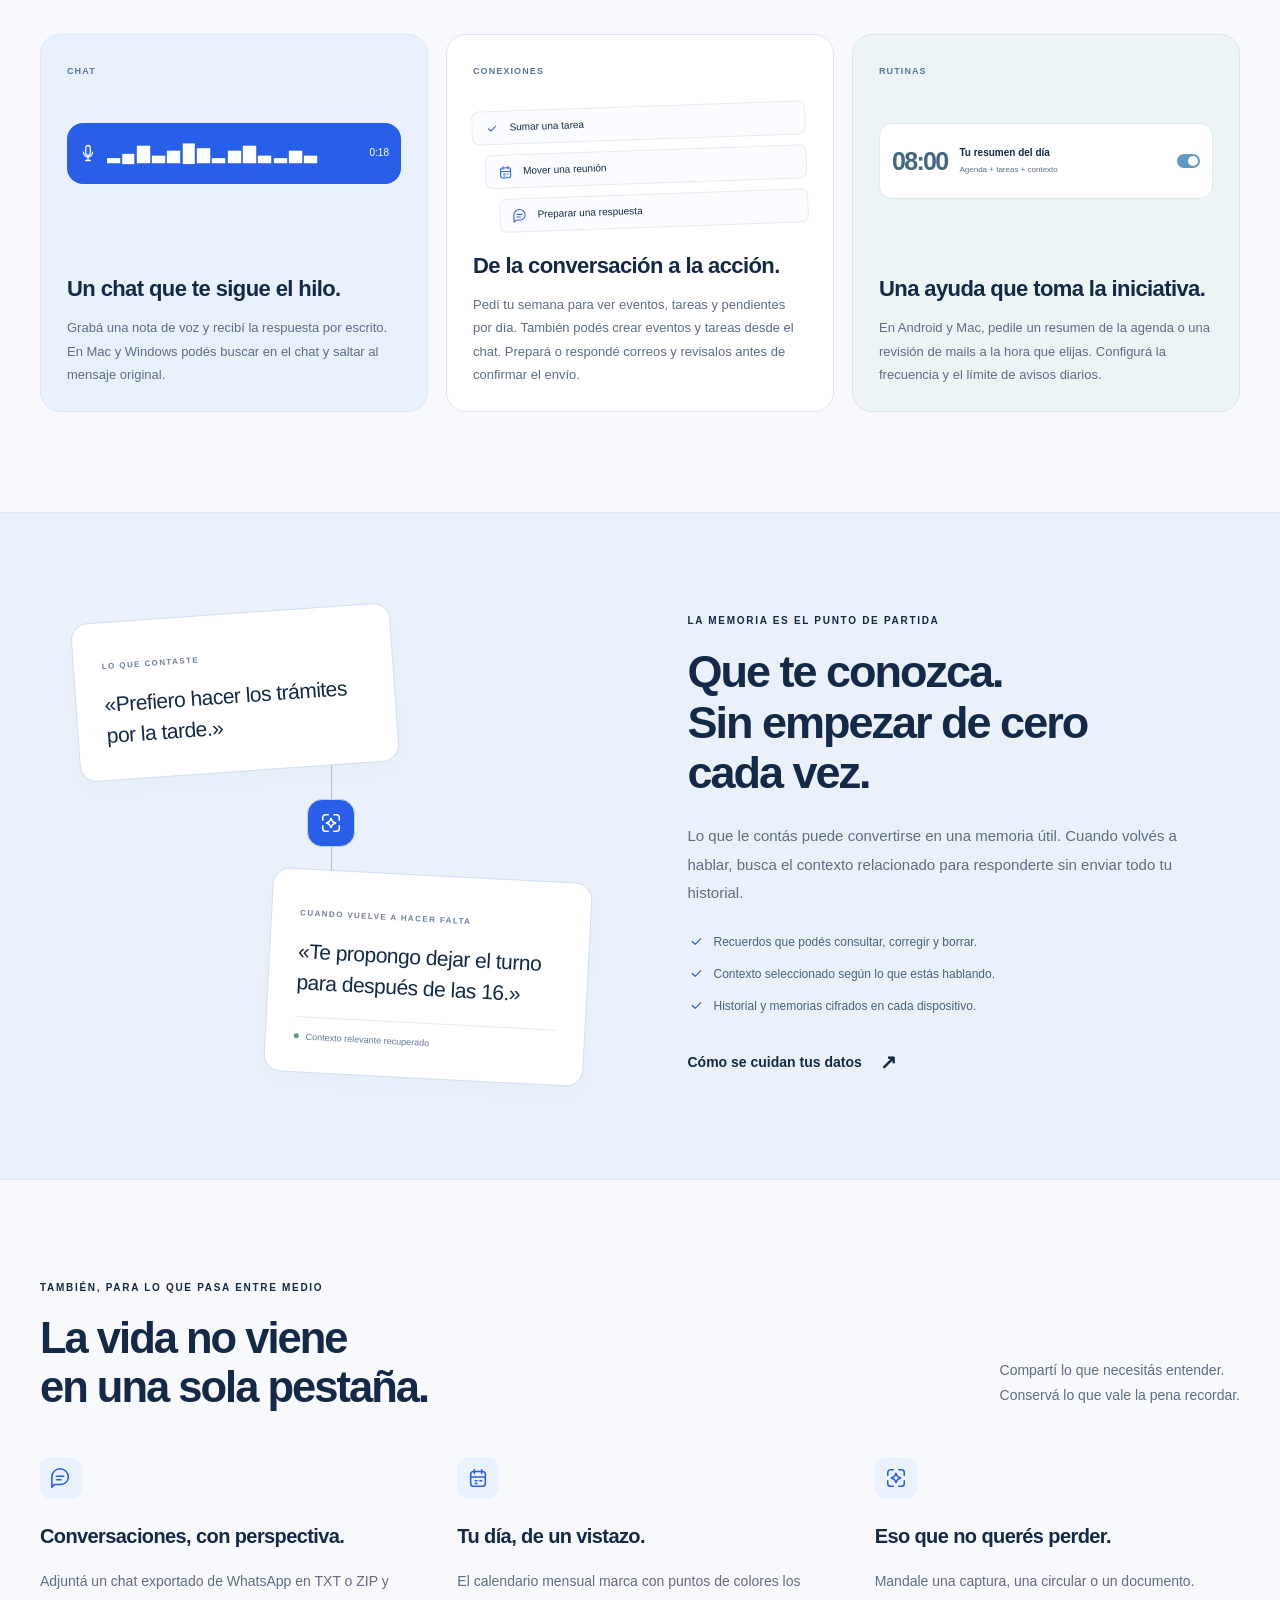
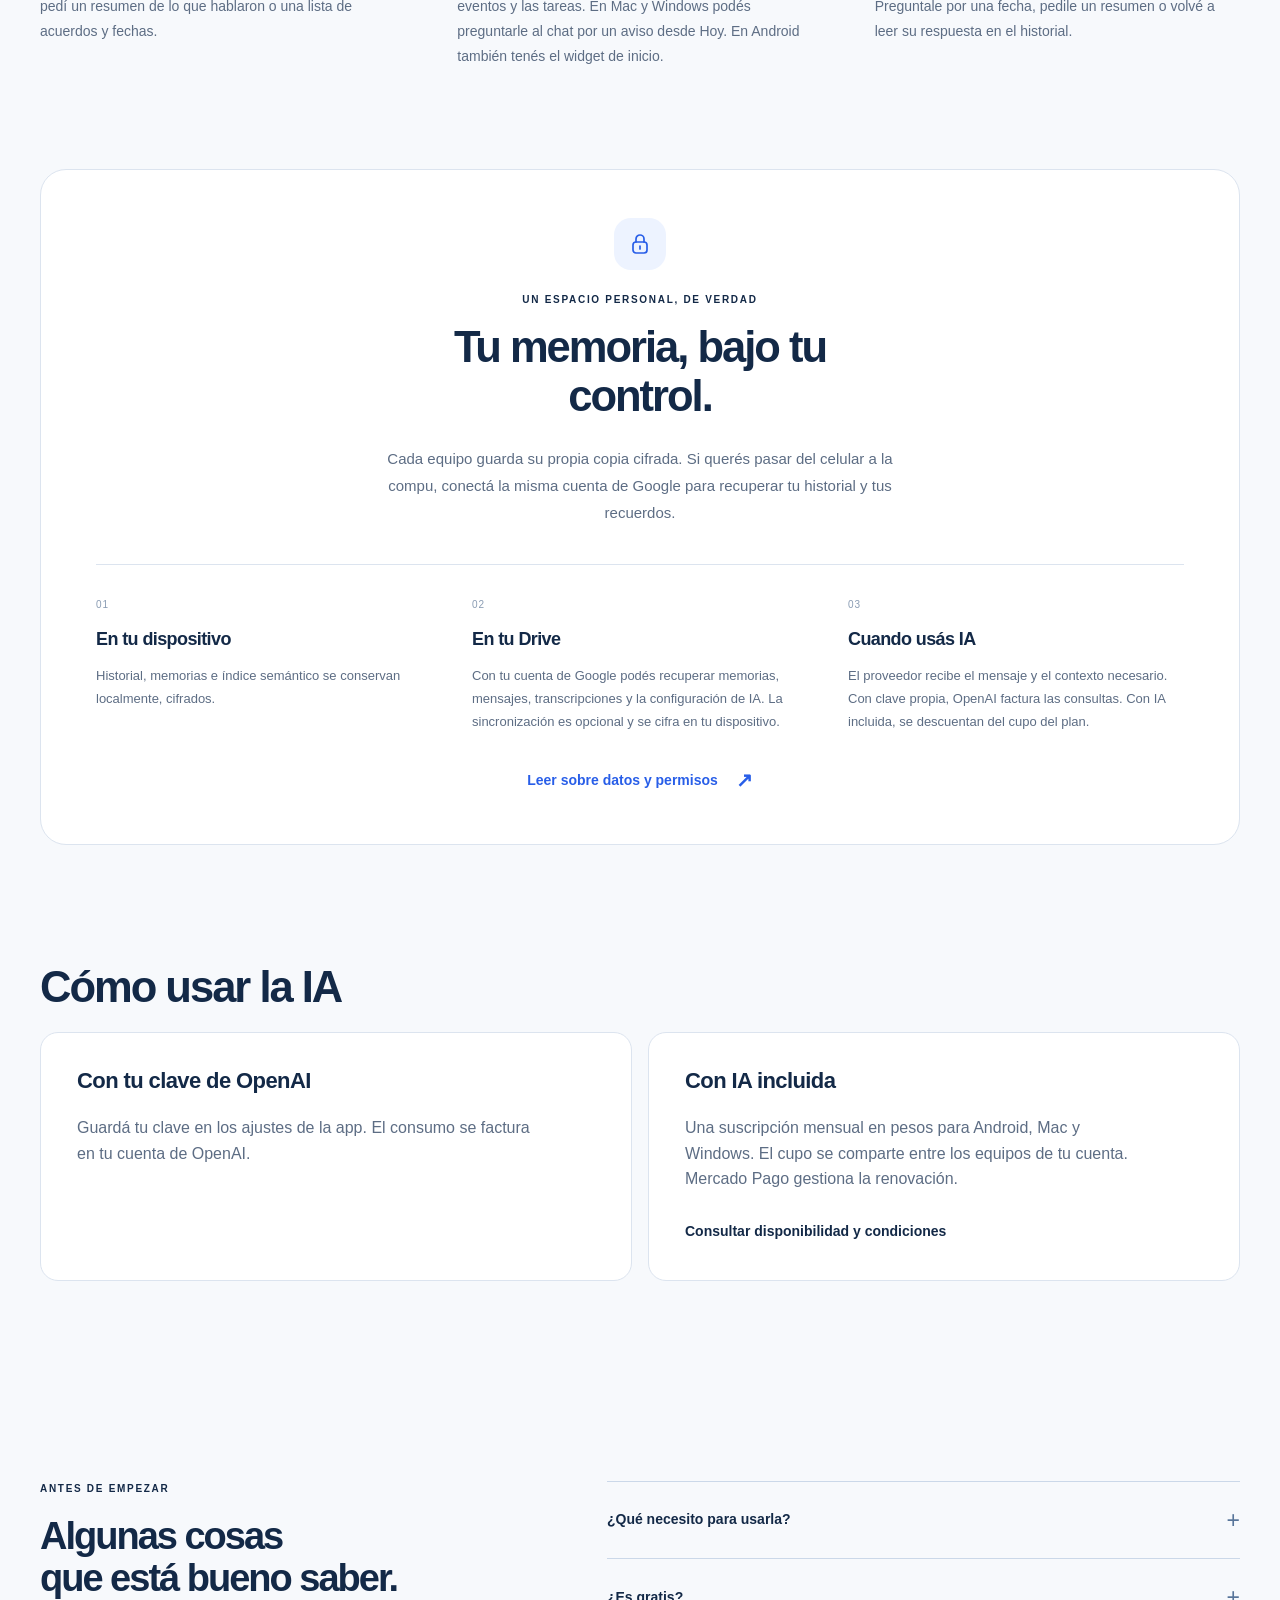
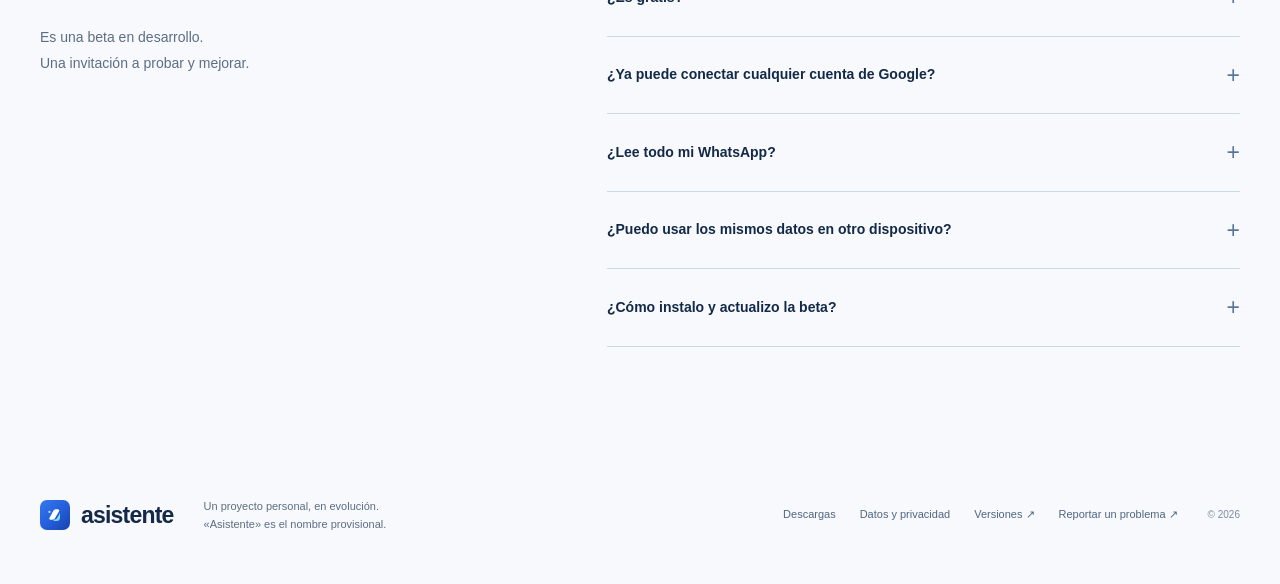
==== commit d953e240: "Actualizar las descargas públicas a 0.44.0 y las capturas de escritorio e iPhone" ====
--- a/docs/index.html
+++ b/docs/index.html
@@ -1,14 +1,13 @@
 <!doctype html>
 <html lang="es-AR">
 <head>
-  <meta name="google-site-verification" content="k1HT0g6GWx4qQo01m_P36cKoW0876YR46j1NoWAEcNE">
   <meta charset="UTF-8"><meta name="viewport" content="width=device-width, initial-scale=1">
   <meta name="theme-color" content="#f7f9fc">
-  <title>Asistente — Menos cosas en la cabeza. Más vida.</title>
+  <title>Asistente · Chat con memoria y agenda personal</title>
   <meta name="description" content="Tu asistente personal con memoria, chat y agenda. Descargá la beta para Android, Windows o Mac con Apple Silicon. La versión de iPhone está en preparación.">
-  <meta property="og:title" content="Asistente — Tu día, con más espacio">
+  <meta property="og:title" content="Asistente · Tu agenda y un chat con memoria">
   <meta property="og:description" content="Retomá tus conversaciones y recuerdos desde el celular o la compu. Encontrá la versión de Asistente para tu dispositivo.">
-  <link rel="canonical" href="https://marottejm.github.io/asistente-android/"><meta property="og:url" content="https://marottejm.github.io/asistente-android/"><meta property="og:type" content="website"><meta property="og:locale" content="es_AR">
+  <link rel="canonical" href="https://asistente-android-marotte.miniapricot1.chatgpt.site/"><meta property="og:url" content="https://asistente-android-marotte.miniapricot1.chatgpt.site/"><meta property="og:type" content="website"><meta property="og:locale" content="es_AR">
   <link rel="icon" href="assets/symbol.svg" type="image/svg+xml"><link rel="stylesheet" href="styles.css">
   <script src="app.js" defer></script>
 </head>
@@ -32,96 +31,62 @@
 </defs></svg>
 <header class="site-header">
   <a class="brand" href="#inicio" aria-label="Asistente, inicio"><img src="assets/symbol.svg" width="35" height="35" alt=""><span>asistente<span class="brand-beta">beta</span></span></a>
-  <nav aria-label="Principal"><a href="#como-funciona">Así te acompaña</a><a href="#memoria">Memoria</a><a href="#privacidad">Tus datos</a></nav>
+  <nav aria-label="Principal"><a href="#como-funciona">Así te acompaña</a><a href="#memoria">Memoria</a><a href="#planes">Planes</a></nav>
   <a class="button button-small button-outline" href="#descargar">Descargas <svg><use href="#arrow"/></svg></a>
 </header>
 <main id="contenido">
 <section class="hero section-shell" id="inicio">
   <div class="hero-copy">
     <span class="eyebrow"><span class="status-dot"></span> ASISTENTE PERSONAL CON MEMORIA</span>
-    <h1>Menos cosas<br>en la cabeza.<br><span>Más vida.</span></h1>
-    <p class="hero-intro">Organizá el día desde el celular o la compu. Podés empezar una conversación camino al trabajo y retomarla en tu escritorio, con tus recuerdos y pendientes a mano.</p>
-    <div class="hero-actions"><a class="button button-primary" href="#descargar">Elegí tu plataforma <svg><use href="#arrow"/></svg></a><a class="text-link" href="#como-funciona">Conocelo <span>↗</span></a></div>
+    <h1>Un asistente<br>que <span>se acuerda.</span></h1>
+    <p class="hero-intro">Mandale un audio, preguntale por tu próxima reunión o contale algo que querés recordar. Podés retomar la conversación desde la compu con la misma cuenta de Google.</p>
+    <div class="hero-actions"><a class="button button-primary" href="#descargar">Elegí tu plataforma <svg><use href="#arrow"/></svg></a><a class="text-link" href="#como-funciona">Ver cómo funciona</a></div>
     <div class="hero-note"><svg><use href="#lock"/></svg><span>Tu memoria queda en cada dispositivo. Vos elegís si sincronizarla.</span></div>
   </div>
-  <div class="hero-stage" role="group" aria-label="Demostración interactiva de Asistente">
-    <div class="stage-orbit orbit-one"></div><div class="stage-orbit orbit-two"></div>
-
-    <div class="phone">
-      <div class="window-titlebar" aria-hidden="true"><img src="assets/symbol.svg" width="16" height="16" alt="">Asistente<span class="window-chrome"></span></div>
-      <div class="phone-status"><span>9:41</span><span class="phone-camera"></span><span class="phone-battery">▰</span></div>
-      <div class="phone-content">
-        <div class="demo-screen" id="demo-hoy" role="tabpanel" aria-labelledby="tab-hoy">
-          <div class="demo-heading"><div><span class="demo-greeting">Buen día ☀</span><h2>Tu día, en calma.</h2></div><img src="assets/symbol.svg" alt="" width="35" height="35"></div>
-          <div class="demo-date">MIÉRCOLES · VAMOS DE A UNA COSA</div>
-          <div class="day-counts"><div><strong>2</strong><span>Eventos</span></div><div><strong>3</strong><span>Pendientes</span></div><div><strong>1</strong><span>Aviso</span></div></div>
-          <div class="demo-section-heading">Tu agenda <span>HOY</span></div>
-          <div class="event"><span class="event-time">10:00</span><div><strong>Reunión de equipo</strong><span>Hasta las 10:45 · Trabajo</span></div></div>
-          <div class="event event-cyan"><span class="event-time">17:30</span><div><strong>Reunión del colegio</strong><span>Hasta las 18:00 · Familia</span></div></div>
-          <div class="demo-section-heading">Para resolver <span>3</span></div>
-          <div class="demo-task"><span class="task-circle"></span><div>Enviar la autorización<span>Para hoy · Colegio</span></div></div>
-          <div class="demo-task"><span class="task-circle"></span><div>Pedir turno con el dentista<span>Sin fecha</span></div></div>
-          <div class="demo-task"><span class="task-circle"></span><div>Pasar por la librería<span>Sin fecha</span></div></div>
-          <div class="demo-bottom-note">Un lugar para lo que no querés olvidar.</div>
-        </div>
-        <div class="demo-screen" id="demo-chat" role="tabpanel" aria-labelledby="tab-chat" hidden>
-          <div class="demo-heading"><div><span class="demo-greeting">Tu compañía</span><h2>Te leo.</h2></div><img src="assets/symbol.svg" alt="" width="35" height="35"></div>
-          <div class="demo-date">UN ESPACIO PARA PENSAR EN VOZ ALTA</div>
-          <div class="bubble user">Tengo mil cosas. ¿Por dónde empiezo hoy?</div>
-          <div class="bubble assistant">Primero, la autorización del colegio: es para hoy. Después tenés la reunión de las 10.<br><br>El turno con el dentista puede esperar a la tarde, como preferís.</div>
-          <div class="context-caption"><svg><use href="#memory"/></svg> Contexto: tu agenda, pendientes y preferencias</div>
-          <div class="bubble user">Agregá «Llevar la autorización» a mis tareas.</div>
-          <div class="bubble assistant compact">Agregué «Llevar la autorización» a Google Tasks.</div>
-          <div class="demo-input"><span>¿Qué tenés en mente?</span><svg><use href="#mic"/></svg></div>
-        </div>
-        <div class="demo-screen" id="demo-memoria" role="tabpanel" aria-labelledby="tab-memoria" hidden>
-          <div class="demo-heading"><div><span class="demo-greeting">Con vos, con contexto</span><h2>Lo importante queda.</h2></div><img src="assets/symbol.svg" alt="" width="35" height="35"></div>
-          <div class="demo-date">MEMORIA QUE PODÉS REVISAR Y EDITAR</div>
-          <div class="memory-demo"><span class="memory-type">PREFERENCIAS</span><strong>Preferís los turnos por la tarde.</strong><p>Para tenerlo en cuenta cuando organizás la semana.</p><span class="memory-source">Lo contaste en el chat</span></div>
-          <div class="memory-demo"><span class="memory-type">TU CONTEXTO</span><strong>La reunión del colegio es a las 17:30.</strong><p>El dato más reciente reemplaza al anterior.</p><span class="memory-source">Corregido por vos</span></div>
-          <div class="memory-control"><svg><use href="#lock"/></svg><p>Vos decidís qué recordar.<br>Y qué dejar atrás.</p></div>
-        </div>
-      </div>
-      <div class="demo-tabs" role="tablist" aria-label="Explorar ejemplo de la app"><button id="tab-hoy" role="tab" aria-selected="true" aria-controls="demo-hoy" tabindex="0"><svg><use href="#calendar"/></svg>Hoy</button><button id="tab-chat" role="tab" aria-selected="false" aria-controls="demo-chat" tabindex="-1"><svg><use href="#chat"/></svg>Chat</button><button id="tab-memoria" role="tab" aria-selected="false" aria-controls="demo-memoria" tabindex="-1"><svg><use href="#memory"/></svg>Memoria</button></div>
-      <div class="phone-home"></div>
-    </div>
-
-    <div class="stage-caption">Vista ilustrativa · datos de ejemplo</div>
+  <div class="capture-gallery" aria-label="Capturas de Asistente">
+    <div class="capture-tabs" role="tablist" aria-label="Elegir pantalla"><button type="button" role="tab" id="tab-hoy" aria-selected="true" aria-controls="demo-hoy" tabindex="0">Hoy</button><button type="button" role="tab" id="tab-chat" aria-selected="false" aria-controls="demo-chat" tabindex="-1">Chat</button><button type="button" role="tab" id="tab-memoria" aria-selected="false" aria-controls="demo-memoria" tabindex="-1">Memoria</button></div>
+    <div id="demo-hoy" class="capture-panel two-screens" role="tabpanel" aria-labelledby="tab-hoy"><a class="desktop-shot" href="assets/mac-hoy.webp" aria-label="Ampliar Hoy en Mac"><img src="assets/mac-hoy.webp" width="1000" height="680" alt="Hoy en Mac con la próxima reunión, los avisos y el calendario del mes" decoding="async"></a><a class="pocket-shot" href="assets/android-hoy.webp" aria-label="Ampliar Hoy en Android"><img src="assets/android-hoy.webp" width="600" height="1347" alt="Hoy en Android con calendario y barra flotante" decoding="async"></a></div><div id="demo-chat" class="capture-panel two-screens" role="tabpanel" aria-labelledby="tab-chat" hidden><a class="desktop-shot" href="assets/mac-chat.webp" aria-label="Ampliar Chat en Mac"><img src="assets/mac-chat.webp" width="1000" height="680" alt="Resumen semanal en el chat de Mac, con eventos, tareas y pendientes agrupados por día" decoding="async"></a><a class="pocket-shot" href="assets/android-chat.webp" aria-label="Ampliar Chat en Android"><img src="assets/android-chat.webp" width="600" height="1347" alt="Chat con respuesta de Luna y su contexto en Android" decoding="async"></a></div><div id="demo-memoria" class="capture-panel" role="tabpanel" aria-labelledby="tab-memoria" hidden><a class="desktop-shot" href="assets/mac-memoria.webp" aria-label="Ampliar Memoria en Mac"><img src="assets/mac-memoria.webp" width="1000" height="680" alt="Lista de recuerdos guardados con búsqueda en Mac" decoding="async"></a></div>
+    <p class="capture-caption">Capturas de la app con datos de ejemplo. Tocá una para ampliarla.</p>
   </div>
+  <dialog class="capture-dialog" aria-label="Captura ampliada"><button type="button" autofocus>Cerrar</button><img alt=""></dialog>
 </section>
-<div class="connector-strip section-shell"><span>TU DÍA YA VIVE EN TUS APPS.<br><strong>Ahora puede tener un hilo conductor.</strong></span><div class="connector-names" aria-label="Conectores disponibles"><span><b class="google-mail">M</b>Gmail</span><span><b class="google-calendar">31</b>Calendar</span><span><b class="google-drive">△</b>Drive</span><span><b class="google-tasks">✓</b>Tasks</span></div></div>
+<div class="connector-strip section-shell"><span>Conectá tus cuentas de Google</span><div class="connector-names" aria-label="Conectores disponibles"><span><b class="google-mail">M</b>Gmail</span><span><b class="google-calendar">31</b>Calendar</span><span><b class="google-drive">△</b>Drive</span><span><b class="google-tasks">✓</b>Tasks</span></div></div>
 <section class="downloads section-shell" id="descargar" aria-labelledby="downloads-heading">
   <div class="downloads-heading">
     <h2 id="downloads-heading">Descargá Asistente</h2>
-    <p>La beta es gratuita. Para usar la IA, conectá tu propia clave de OpenAI.</p>
+    <p>La descarga es gratuita. Elegí el instalador de tu dispositivo.</p>
   </div>
   <div class="platform-grid">
     <article class="platform-card" aria-labelledby="platform-android-heading">
       <svg class="platform-icon" aria-hidden="true"><use href="#platform-phone"/></svg>
       <h3 id="platform-android-heading">Android</h3>
       <p>Android 9 o posterior</p>
-      <div class="platform-meta"><span data-version>Versión 0.40.1</span><span data-size>312 MiB</span></div>
-      <a class="button button-primary apk-link" aria-label="Descargar APK para Android" href="https://github.com/marottejm/asistente-android/releases/download/v0.40.1/asistente-0.40.1.apk">Descargar APK <svg aria-hidden="true"><use href="#download"/></svg></a>
+      <a class="platform-preview" href="assets/android-hoy.webp" aria-label="Ver captura de Hoy en Android">Ver captura</a>
+      <div class="platform-meta"><span data-version>Versión 0.44.0</span><span data-size>312 MiB</span></div>
+      <a class="button button-primary apk-link" aria-label="Descargar APK para Android" href="https://github.com/marottejm/asistente-android/releases/download/v0.44.0/asistente-0.44.0.apk">Descargar APK <svg aria-hidden="true"><use href="#download"/></svg></a>
     </article>
     <article class="platform-card" aria-labelledby="platform-windows-heading">
       <svg class="platform-icon" aria-hidden="true"><use href="#platform-windows"/></svg>
       <h3 id="platform-windows-heading">Windows</h3>
-      <p>Windows x64 · Preliminar</p>
-      <div class="platform-meta"><span>Versión 0.40.1</span><span>70 MiB</span></div>
-      <a class="button button-primary" aria-label="Descargar ZIP para Windows x64" href="https://github.com/marottejm/asistente-android/releases/download/v0.40.1/asistente-windows-x64-0.40.1.zip">Descargar ZIP <svg aria-hidden="true"><use href="#download"/></svg></a>
+      <p>Windows x64 · Beta</p>
+      <a class="platform-preview" href="assets/windows-hoy.webp" aria-label="Ver captura de Hoy en Windows">Ver captura</a>
+      <div class="platform-meta"><span>Versión 0.44.0</span><span>71 MiB</span></div>
+      <a class="button button-primary" aria-label="Descargar ZIP para Windows x64" href="https://github.com/marottejm/asistente-android/releases/download/v0.44.0/asistente-windows-x64-0.44.0.zip">Descargar ZIP <svg aria-hidden="true"><use href="#download"/></svg></a>
     </article>
     <article class="platform-card" aria-labelledby="platform-mac-heading">
       <svg class="platform-icon" aria-hidden="true"><use href="#platform-mac"/></svg>
       <h3 id="platform-mac-heading">macOS</h3>
       <p>Apple Silicon · macOS 13.4 o posterior</p>
       <p class="mac-beta-note" id="mac-beta-note">Beta sin notarizar. macOS puede bloquear la apertura.</p>
-      <div class="platform-meta"><span>Versión 0.40.1</span><span>81 MiB</span></div>
-      <a class="button button-primary" aria-label="Descargar DMG para Mac con Apple Silicon" aria-describedby="mac-beta-note" href="https://github.com/marottejm/asistente-android/releases/download/v0.40.1/asistente-macos-arm64-0.40.1.dmg">Descargar DMG <svg aria-hidden="true"><use href="#download"/></svg></a>
+      <a class="platform-preview" href="assets/mac-hoy.webp" aria-label="Ver captura de Hoy en Mac">Ver captura</a>
+      <div class="platform-meta"><span>Versión 0.44.0</span><span>82 MiB</span></div>
+      <a class="button button-primary" aria-label="Descargar DMG para Mac con Apple Silicon" aria-describedby="mac-beta-note" href="https://github.com/marottejm/asistente-android/releases/download/v0.44.0/asistente-macos-arm64-0.44.0.dmg">Descargar DMG <svg aria-hidden="true"><use href="#download"/></svg></a>
     </article>
     <article class="platform-card pending" aria-labelledby="platform-ios-heading">
       <svg class="platform-icon" aria-hidden="true"><use href="#platform-iphone"/></svg>
       <h3 id="platform-ios-heading">iOS</h3>
       <p>iPhone</p>
+      <a class="platform-preview" href="assets/ios-chat.webp" aria-label="Ver el chat en el simulador de iPhone">Ver captura</a>
       <span class="platform-status"><svg aria-hidden="true"><use href="#clock"/></svg>Pendiente de publicación</span>
     </article>
   </div>
@@ -129,19 +94,26 @@
 <section class="how section-shell section-space" id="como-funciona">
   <div class="section-heading"><div><span class="eyebrow">HECHO PARA LA VIDA COTIDIANA</span><h2>De «me tengo que acordar»<br>a <em>«ya está encaminado».</em></h2></div><p>Trabajo, familia, ideas y trámites.<br>Todo eso que pasa entre una app y otra.</p></div>
   <div class="feature-grid">
-    <article class="feature feature-blue"><span class="feature-index">01 / CONTALO A TU MANERA</span><div class="voice-illustration" aria-hidden="true"><svg><use href="#mic"/></svg><span class="waveform">▂ ▄ ▇ ▃ ▅ █ ▆ ▂ ▅ ▇ ▃ ▂ ▅ ▃</span><span>0:18</span></div><h3>Un chat que te sigue el hilo.</h3><p>Escribí, mandá un audio o compartí un archivo. Pedí ayuda con lo que tenés entre manos, sin ordenar todo antes.</p></article>
-    <article class="feature feature-white"><span class="feature-index">02 / PONÉ LAS COSAS EN MARCHA</span><div class="mini-agenda"><span><svg><use href="#check"/></svg> Sumar una tarea</span><span><svg><use href="#calendar"/></svg> Mover una reunión</span><span><svg><use href="#chat"/></svg> Preparar una respuesta</span></div><h3>De la conversación a la acción.</h3><p>Creá eventos y tareas desde el chat. Prepará o respondé correos y revisalos antes de confirmar el envío.</p></article>
-    <article class="feature feature-pale"><span class="feature-index">03 / NO TODO DEPENDE DE VOS</span><div class="routine-illustration"><span class="routine-time">08:00</span><div><strong>Tu resumen del día</strong><span>Agenda + tareas + contexto</span></div><span class="routine-on" aria-hidden="true"></span></div><h3>Una ayuda que toma la iniciativa.</h3><p>En Android, programá resúmenes y elegí cuándo revisar tus fuentes y cuántos avisos recibir por día.</p></article>
+    <article class="feature feature-blue"><span class="feature-index">CHAT</span><div class="voice-illustration" aria-hidden="true"><svg><use href="#mic"/></svg><span class="waveform">▂ ▄ ▇ ▃ ▅ █ ▆ ▂ ▅ ▇ ▃ ▂ ▅ ▃</span><span>0:18</span></div><h3>Un chat que te sigue el hilo.</h3><p>Grabá una nota de voz y recibí la respuesta por escrito. En Mac y Windows podés buscar en el chat y saltar al mensaje original.</p></article>
+    <article class="feature feature-white"><span class="feature-index">CONEXIONES</span><div class="mini-agenda"><span><svg><use href="#check"/></svg> Sumar una tarea</span><span><svg><use href="#calendar"/></svg> Mover una reunión</span><span><svg><use href="#chat"/></svg> Preparar una respuesta</span></div><h3>De la conversación a la acción.</h3><p>Pedí tu semana para ver eventos, tareas y pendientes por día. También podés crear eventos y tareas desde el chat. Prepará o respondé correos y revisalos antes de confirmar el envío.</p></article>
+    <article class="feature feature-pale"><span class="feature-index">RUTINAS</span><div class="routine-illustration"><span class="routine-time">08:00</span><div><strong>Tu resumen del día</strong><span>Agenda + tareas + contexto</span></div><span class="routine-on" aria-hidden="true"></span></div><h3>Una ayuda que toma la iniciativa.</h3><p>En Android y Mac, pedile un resumen de la agenda o una revisión de mails a la hora que elijas. Configurá la frecuencia y el límite de avisos diarios.</p></article>
   </div>
 </section>
 <section class="memory-section" id="memoria"><div class="section-shell memory-layout">
   <div class="memory-art" aria-hidden="true"><div class="memory-thread"></div><div class="memory-fragment"><span>LO QUE CONTASTE</span><p>«Prefiero hacer los trámites<br>por la tarde.»</p></div><div class="memory-node"><svg><use href="#memory"/></svg></div><div class="memory-fragment memory-result"><span>CUANDO VUELVE A HACER FALTA</span><p>«Te propongo dejar el turno<br>para después de las 16.»</p><div class="memory-used"><span></span> Contexto relevante recuperado</div></div></div>
   <div class="memory-copy"><span class="eyebrow">LA MEMORIA ES EL PUNTO DE PARTIDA</span><h2>Que te conozca.<br>Sin empezar de cero<br>cada vez.</h2><p>Lo que le contás puede convertirse en una memoria útil. Cuando volvés a hablar, busca el contexto relacionado para responderte sin enviar todo tu historial.</p><ul class="check-list"><li><svg><use href="#check"/></svg>Recuerdos que podés consultar, corregir y borrar.</li><li><svg><use href="#check"/></svg>Contexto seleccionado según lo que estás hablando.</li><li><svg><use href="#check"/></svg>Historial y memorias cifrados en cada dispositivo.</li></ul><a class="text-link" href="privacidad.html">Cómo se cuidan tus datos <span>↗</span></a></div>
 </div></section>
-<section class="more section-shell section-space"><div class="section-heading"><div><span class="eyebrow">TAMBIÉN, PARA LO QUE PASA ENTRE MEDIO</span><h2>La vida no viene<br>en una sola pestaña.</h2></div><p>Compartí lo que necesitás entender.<br>Conservá lo que vale la pena recordar.</p></div><div class="detail-grid"><article><span class="detail-icon"><svg><use href="#chat"/></svg></span><h3>Conversaciones, con perspectiva.</h3><p>Adjuntá un chat exportado de WhatsApp en TXT o ZIP y pedí un resumen de lo que hablaron o una lista de acuerdos y fechas.</p></article><article><span class="detail-icon"><svg><use href="#calendar"/></svg></span><h3>Tu día, de un vistazo.</h3><p>Agenda, pendientes con o sin fecha y avisos en Hoy. En Android también podés verlos en el widget de la pantalla de inicio.</p></article><article><span class="detail-icon"><svg><use href="#memory"/></svg></span><h3>Eso que no querés perder.</h3><p>Mandale una captura, una circular o un documento. Preguntale por una fecha, pedile un resumen o volvé a leer su respuesta en el historial.</p></article></div></section>
-<section class="privacy-section section-shell" id="privacidad"><div class="privacy-top"><div class="privacy-symbol"><svg><use href="#lock"/></svg></div><span class="eyebrow">UN ESPACIO PERSONAL, DE VERDAD</span><h2>Tu memoria, bajo tu control.</h2><p>Cada equipo guarda su propia copia cifrada. Si querés pasar del celular a la compu, conectá la misma cuenta de Google para recuperar tu historial y tus recuerdos.</p></div><div class="privacy-columns"><article><span>01</span><h3>En tu dispositivo</h3><p>Historial, memorias e índice semántico se conservan localmente, cifrados.</p></article><article><span>02</span><h3>En tu Drive</h3><p>Con tu cuenta de Google podés recuperar memorias, mensajes, transcripciones y la configuración de IA. La sincronización es opcional y se cifra en tu dispositivo.</p></article><article><span>03</span><h3>Cuando usás IA</h3><p>El proveedor recibe el mensaje y el contexto necesario. Las consultas se cobran según el uso de tu clave de API.</p></article></div><a href="privacidad.html" class="text-link">Leer sobre datos y permisos <span>↗</span></a></section>
+<section class="more section-shell section-space"><div class="section-heading"><div><span class="eyebrow">TAMBIÉN, PARA LO QUE PASA ENTRE MEDIO</span><h2>La vida no viene<br>en una sola pestaña.</h2></div><p>Compartí lo que necesitás entender.<br>Conservá lo que vale la pena recordar.</p></div><div class="detail-grid"><article><span class="detail-icon"><svg><use href="#chat"/></svg></span><h3>Conversaciones, con perspectiva.</h3><p>Adjuntá un chat exportado de WhatsApp en TXT o ZIP y pedí un resumen de lo que hablaron o una lista de acuerdos y fechas.</p></article><article><span class="detail-icon"><svg><use href="#calendar"/></svg></span><h3>Tu día, de un vistazo.</h3><p>El calendario mensual marca con puntos de colores los eventos y las tareas. En Mac y Windows podés preguntarle al chat por un aviso desde Hoy. En Android también tenés el widget de inicio.</p></article><article><span class="detail-icon"><svg><use href="#memory"/></svg></span><h3>Eso que no querés perder.</h3><p>Mandale una captura, una circular o un documento. Preguntale por una fecha, pedile un resumen o volvé a leer su respuesta en el historial.</p></article></div></section>
+<section class="privacy-section section-shell" id="privacidad"><div class="privacy-top"><div class="privacy-symbol"><svg><use href="#lock"/></svg></div><span class="eyebrow">UN ESPACIO PERSONAL, DE VERDAD</span><h2>Tu memoria, bajo tu control.</h2><p>Cada equipo guarda su propia copia cifrada. Si querés pasar del celular a la compu, conectá la misma cuenta de Google para recuperar tu historial y tus recuerdos.</p></div><div class="privacy-columns"><article><span>01</span><h3>En tu dispositivo</h3><p>Historial, memorias e índice semántico se conservan localmente, cifrados.</p></article><article><span>02</span><h3>En tu Drive</h3><p>Con tu cuenta de Google podés recuperar memorias, mensajes, transcripciones y la configuración de IA. La sincronización es opcional y se cifra en tu dispositivo.</p></article><article><span>03</span><h3>Cuando usás IA</h3><p>El proveedor recibe el mensaje y el contexto necesario. Con clave propia, OpenAI factura las consultas. Con IA incluida, se descuentan del cupo del plan.</p></article></div><a href="privacidad.html" class="text-link">Leer sobre datos y permisos <span>↗</span></a></section>
+<section class="plan-section section-shell section-space" id="planes" aria-labelledby="plan-title">
+  <div class="section-heading"><div><h2 id="plan-title">Cómo usar la IA</h2></div></div>
+  <div class="plan-options">
+    <article><h3>Con tu clave de OpenAI</h3><p>Guardá tu clave en los ajustes de la app. El consumo se factura en tu cuenta de OpenAI.</p></article>
+    <article><h3>Con IA incluida</h3><p>Una suscripción mensual en pesos para Android, Mac y Windows. El cupo se comparte entre los equipos de tu cuenta. Mercado Pago gestiona la renovación.</p><a class="text-link" href="https://asistente-plan-877145749017.southamerica-east1.run.app/">Consultar disponibilidad y condiciones</a></article>
+  </div>
+</section>
 <section class="faq section-shell section-space" id="preguntas"><div><span class="eyebrow">ANTES DE EMPEZAR</span><h2>Algunas cosas<br>que está bueno saber.</h2><p>Es una beta en desarrollo.<br>Una invitación a probar y mejorar.</p></div><div class="faq-items">
-  <details><summary>¿Qué necesito para usarla?<span>+</span></summary><div><p>Podés usar la beta en Android 9 o posterior, Windows x64 y Mac con chip Apple Silicon y macOS 13.4 o posterior. Para conversar y analizar archivos podés usar una clave propia de OpenAI o una suscripción activa con IA incluida. La versión para iPhone está pendiente de publicación.</p></div></details>
+  <details><summary>¿Qué necesito para usarla?<span>+</span></summary><div><p>Podés usar la beta en Android 9 o posterior, Windows x64 y Mac con chip Apple Silicon y macOS 13.4 o posterior. Para conversar y analizar archivos podés usar tu clave de OpenAI. Consultá la disponibilidad de la modalidad con IA incluida en la ficha del plan. La versión para iPhone está pendiente de publicación.</p></div></details>
   <details><summary>¿Es gratis?<span>+</span></summary><div><p>La descarga es gratuita. Hoy podés usar tu propia clave de OpenAI y pagar el consumo a ese proveedor. La app muestra el precio y la disponibilidad de la suscripción en Ajustes → Cuenta → Mi plan y modalidad de IA. <a href="https://asistente-plan-877145749017.southamerica-east1.run.app/">Consultar el plan</a>.</p></div></details>
   <details><summary>¿Ya puede conectar cualquier cuenta de Google?<span>+</span></summary><div><p>Podés iniciar sesión con Google o con un correo verificado desde Ajustes → Cuenta. Para recuperar tus recuerdos en otro equipo, autorizá tu Google Drive. Gmail, Calendar y Tasks te piden permiso la primera vez que los conectás en cada equipo. Google puede limitar el acceso a permisos pendientes de verificación. El chat con tu propia clave también funciona sin conectar una cuenta de Google.</p></div></details>
   <details><summary>¿Lee todo mi WhatsApp?<span>+</span></summary><div><p>No accede directamente a tu historial de WhatsApp. Podés importar un chat exportado en TXT/ZIP y, de forma opcional, permitirle analizar las notificaciones que Android le entregue. Los mensajes no recibidos, los borrados y los medios omitidos quedan fuera de ese alcance.</p></div></details>
--- a/docs/styles.css
+++ b/docs/styles.css
@@ -100,3 +100,30 @@
   .platform-card .button { grid-column: 1 / -1; padding-inline: 14px; }
   .platform-status { margin-top: 8px; }
 }
+
+/* The product gallery keeps the native proportions of each screen. */
+.capture-gallery{min-width:0;position:relative;padding:22px 20px 14px;border:1px solid #d3e1f3;border-radius:26px;background:radial-gradient(ellipse at 70% 66%,#c9daf1 0,transparent 62%),linear-gradient(145deg,#f0f5fc,#dfeafd);display:grid;gap:14px}
+.capture-tabs{display:flex;justify-self:center;gap:2px;background:#ffffffae;border:1px solid #d6e1f0;border-radius:24px;padding:3px}
+.capture-tabs button{font:550 .875rem/1.3 var(--font);border:0;border-radius:20px;background:transparent;color:var(--muted);padding:10px 16px;cursor:pointer}
+.capture-tabs button[aria-selected=true]{background:var(--ink);color:white}
+.capture-panel{position:relative;display:grid;align-items:center;min-height:0;aspect-ratio:1.42}
+.capture-panel[hidden]{display:none}
+.capture-panel a{display:block;line-height:0;cursor:zoom-in}
+.capture-panel img{width:100%;height:auto;border-radius:inherit}
+.desktop-shot{overflow:hidden;border:1px solid #bacbde;border-radius:13px;box-shadow:0 14px 28px -12px #253f6452}
+.two-screens .desktop-shot{width:90%;align-self:start;margin-top:4%}
+.pocket-shot{position:absolute;right:0;bottom:0;width:23.5%;border:3px solid #273442;border-radius:clamp(12px,1.3vw,19px);background:#f5f8fc;box-shadow:0 12px 17px -8px #213c5e88;overflow:hidden}
+.capture-caption{margin:0;color:#40546e;font-size:.78rem;text-align:center;line-height:1.5}
+.capture-dialog{position:fixed;max-width:96vw;max-height:96dvh;border:0;border-radius:14px;padding:8px;background:#f7fafe;color:var(--ink);box-shadow:0 16px 60px #06132a55}
+.capture-dialog::backdrop{background:#0b172bd1}
+.capture-dialog[open]{display:flex;flex-direction:column;align-items:end;gap:6px}
+.capture-dialog img{max-width:100%;max-height:calc(91dvh - 50px);object-fit:contain;align-self:center;border-radius:6px}
+.capture-dialog button{border:0;border-radius:16px;padding:9px 18px;background:var(--ink);color:white;font:600 .9rem var(--font);cursor:pointer}
+.plan-section .section-heading{margin-bottom:20px}.plan-options{display:grid;grid-template-columns:1fr 1fr;gap:16px}
+.plan-options article{border:1px solid var(--line);background:white;border-radius:18px;padding:clamp(20px,3vw,36px)}
+.plan-options p{max-width:52ch;color:var(--muted)}.plan-options .text-link{margin-top:12px}
+@media(max-width:900px) and (min-width:601px){.hero{grid-template-columns: .85fr 1.15fr;gap:18px}.capture-gallery{padding:16px 12px 12px}.capture-tabs button{padding-inline:12px}}
+@media(max-width:600px){.capture-gallery{padding:16px 12px 12px;gap:12px}.capture-panel{aspect-ratio:1.12}.two-screens .pocket-shot{width:32%}.two-screens .desktop-shot{width:93%;margin-top:5%}.plan-options{grid-template-columns:1fr}.capture-caption{font-size:.76rem}}
+
+.platform-preview{color:#244e92;font-size:.86rem;text-decoration:underline;text-underline-offset:.2em;align-self:start;margin-top:5px}
+@media(max-width:480px){.platform-preview{grid-column:2}}
